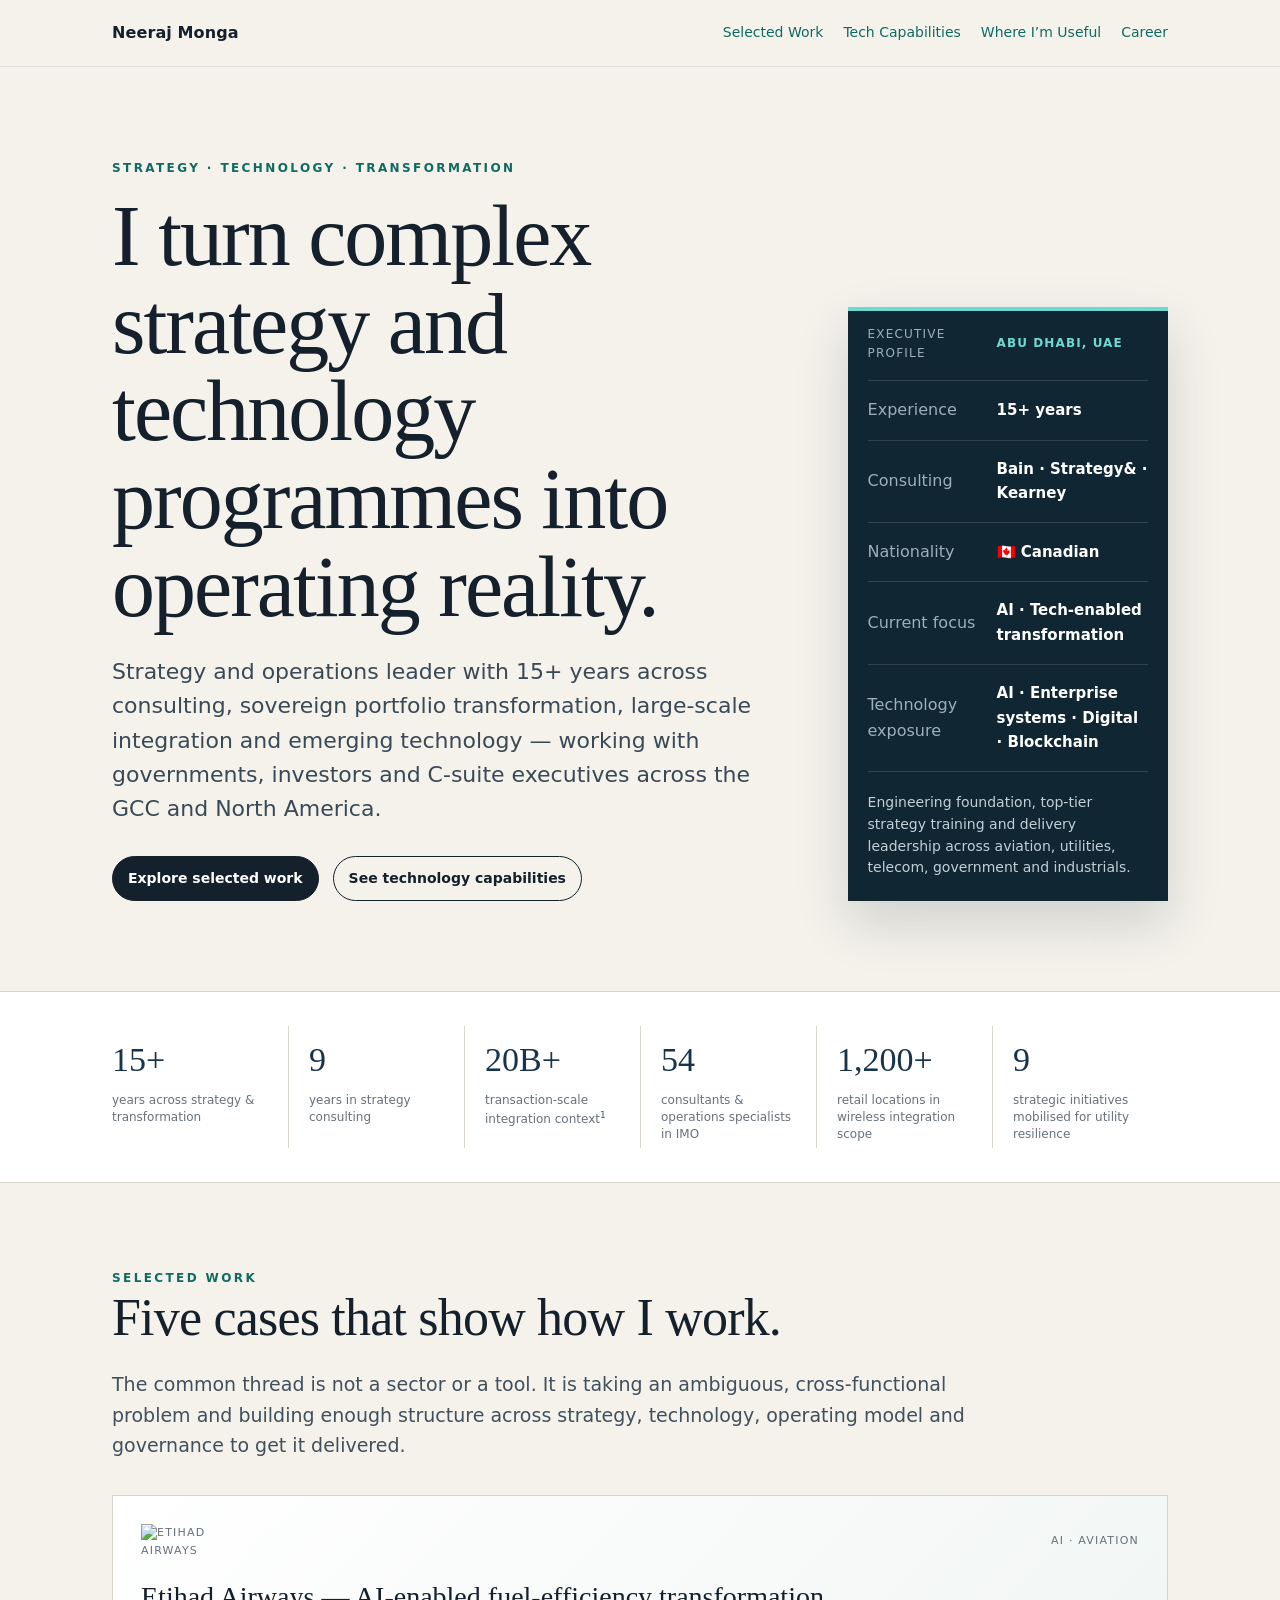
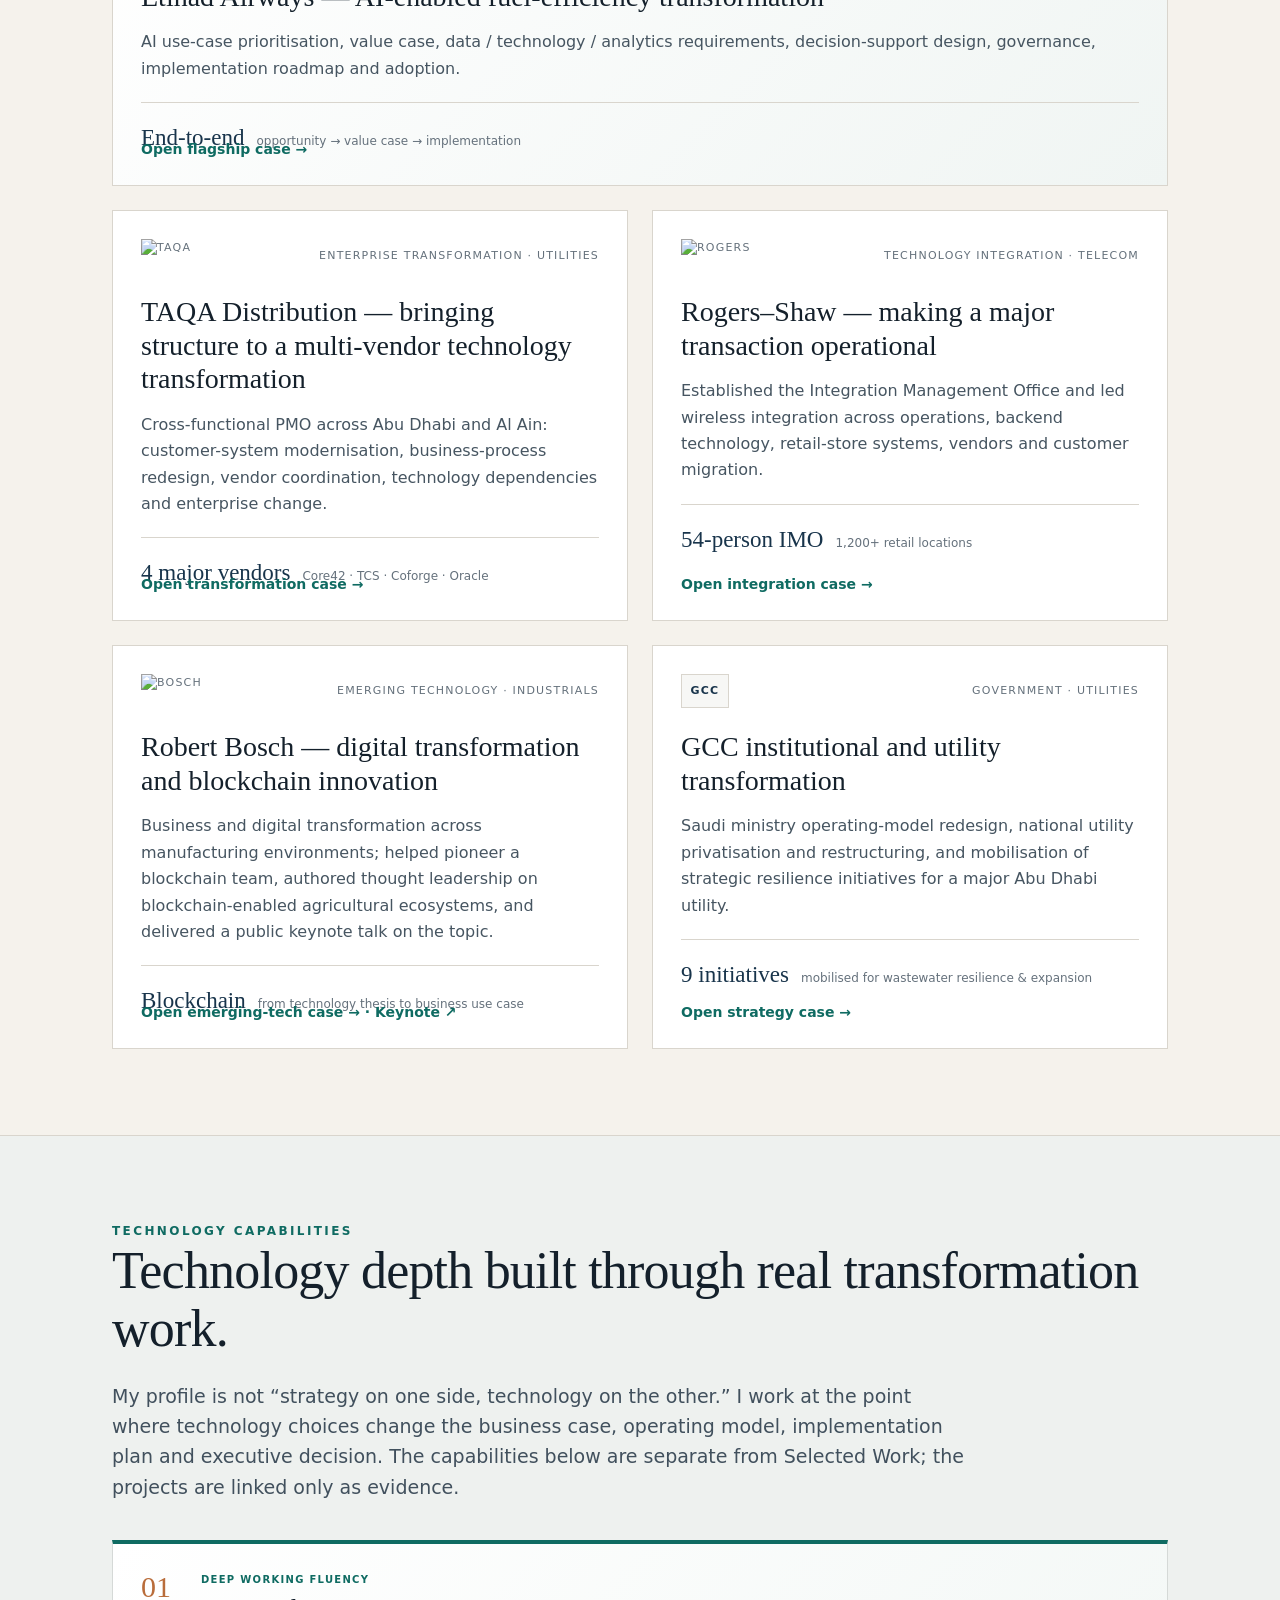
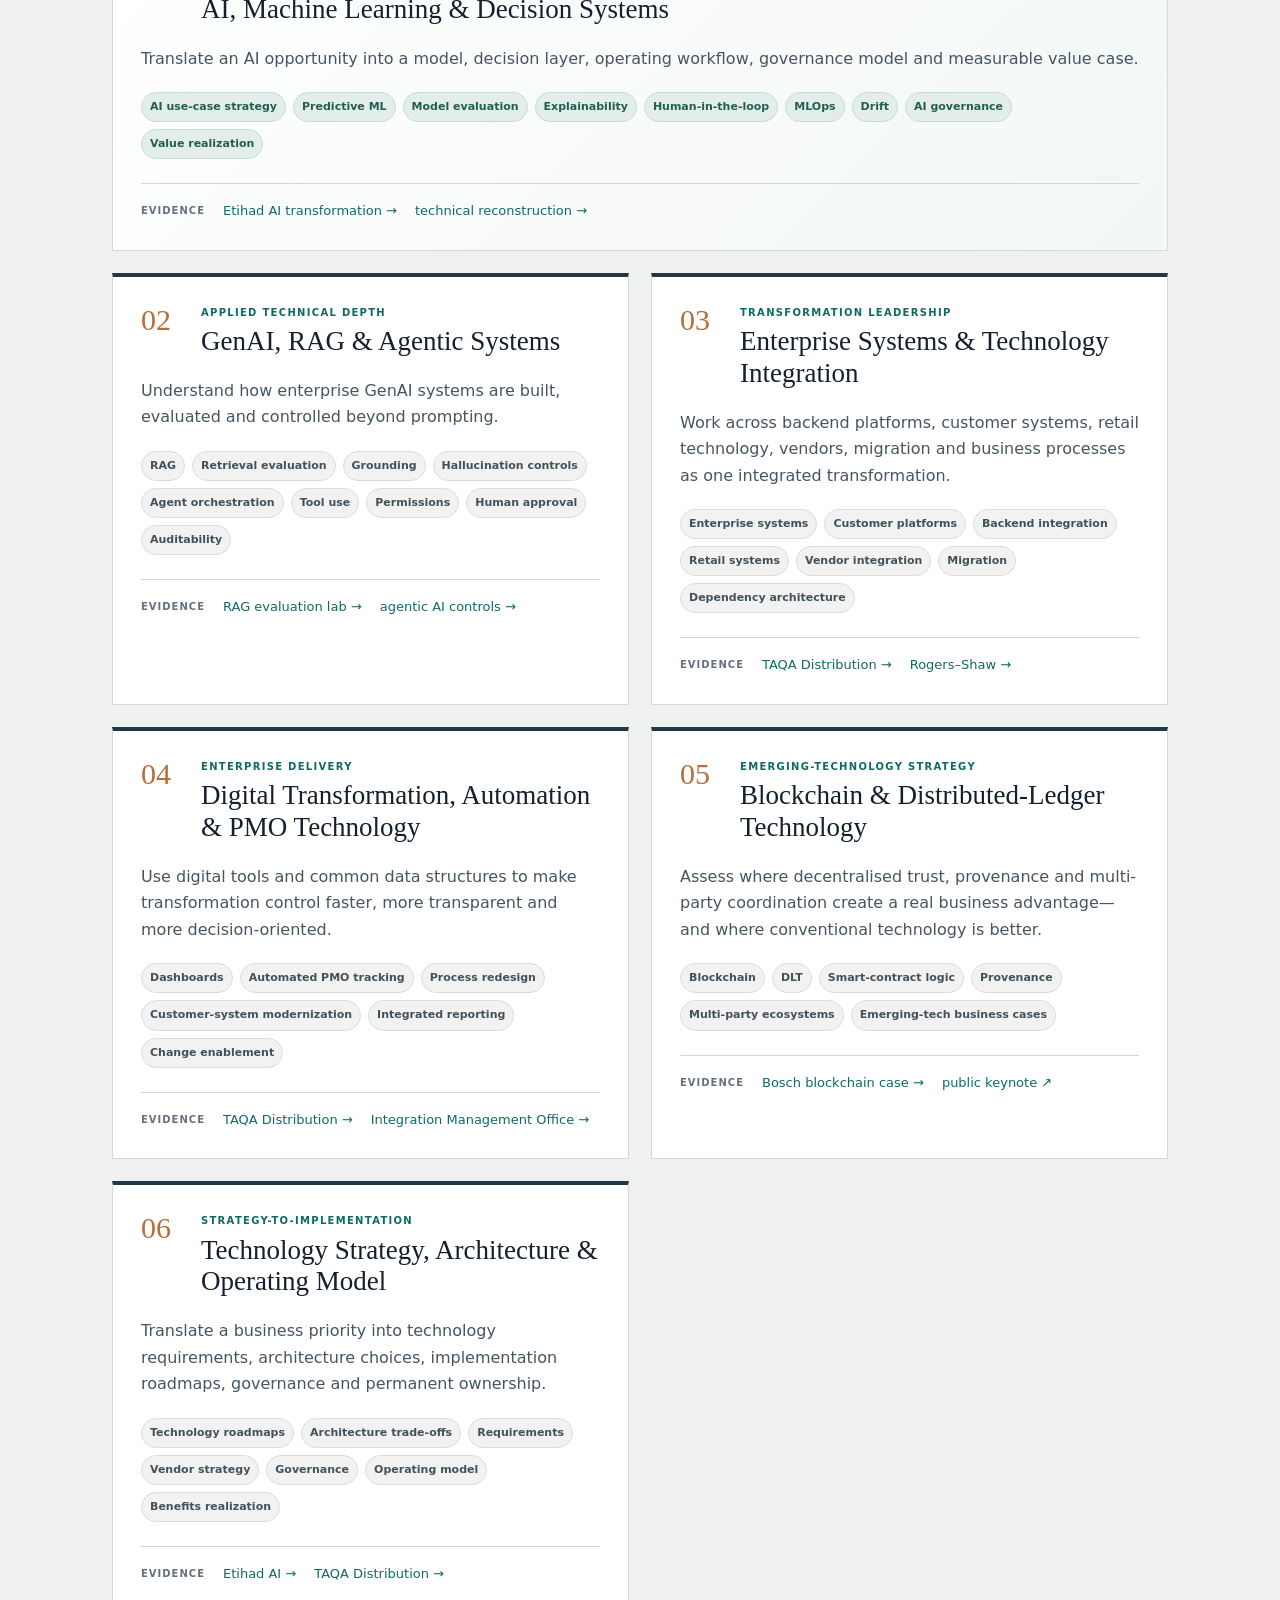
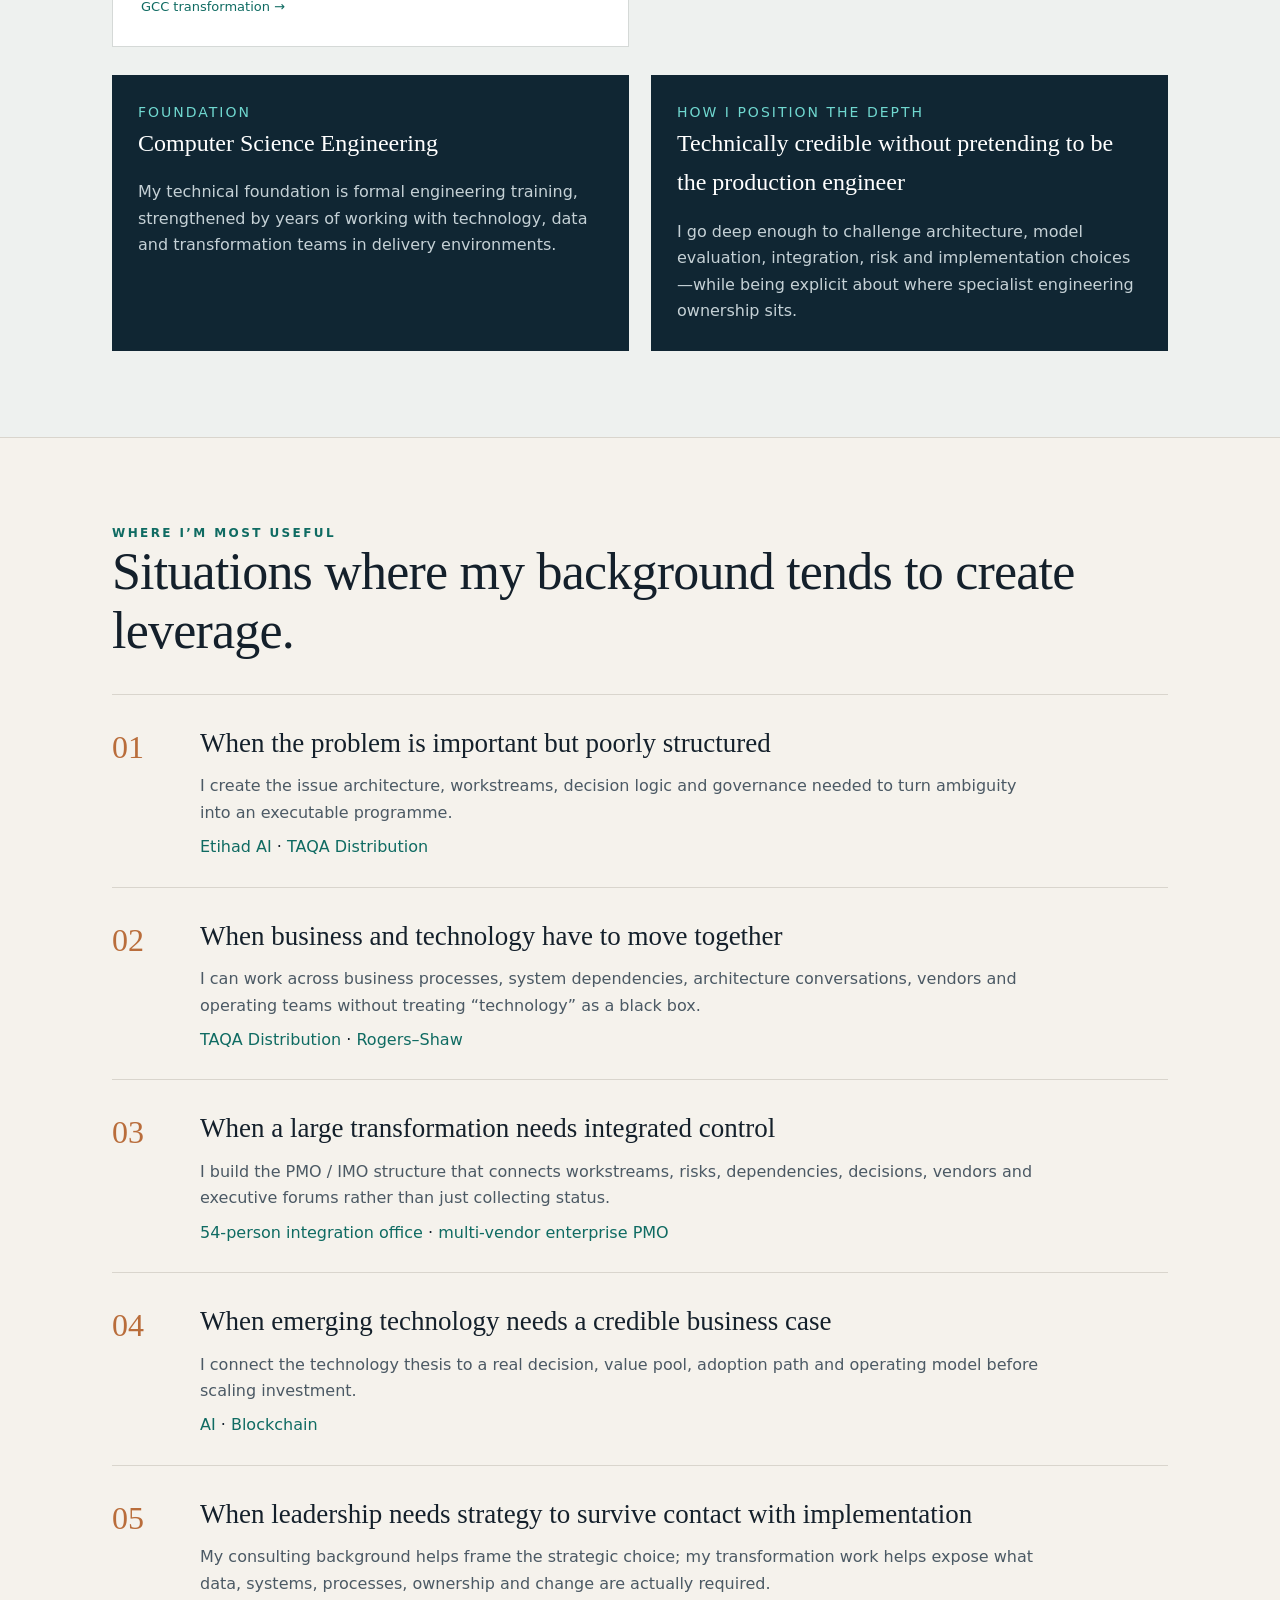
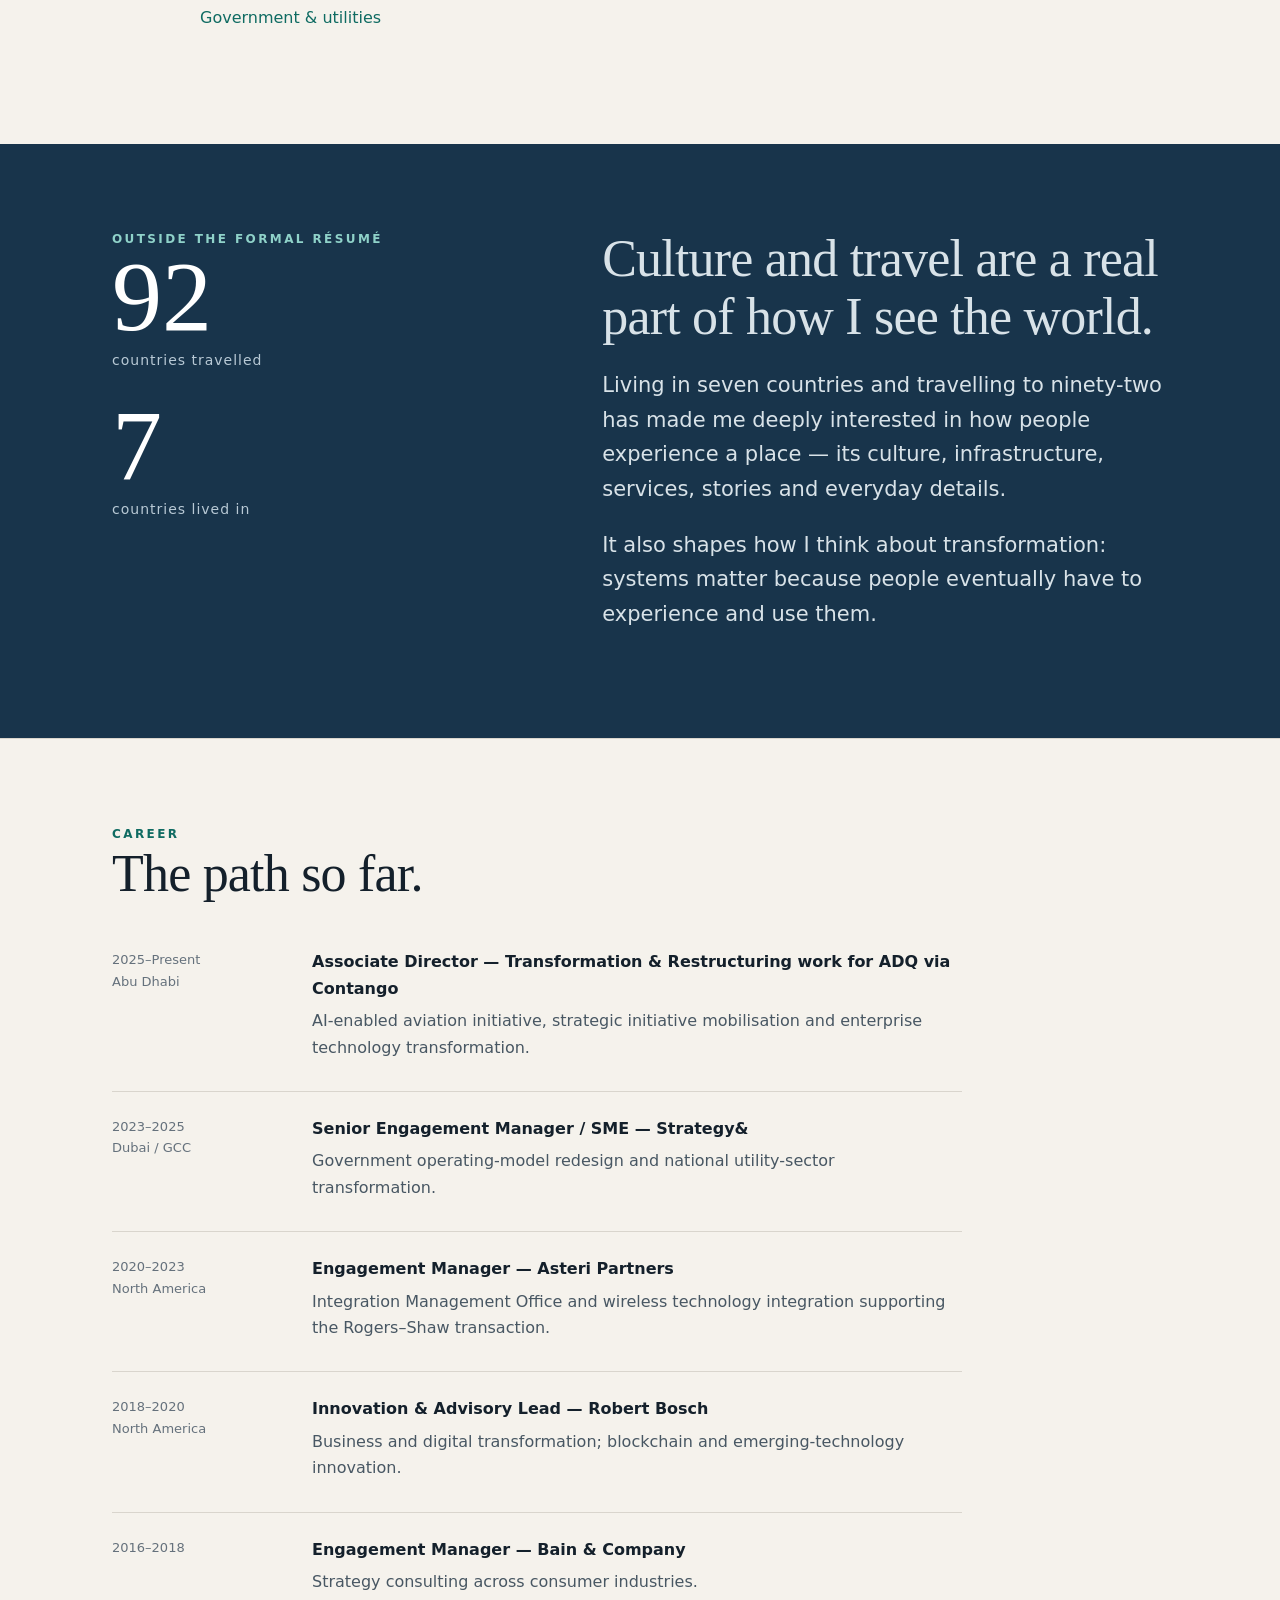
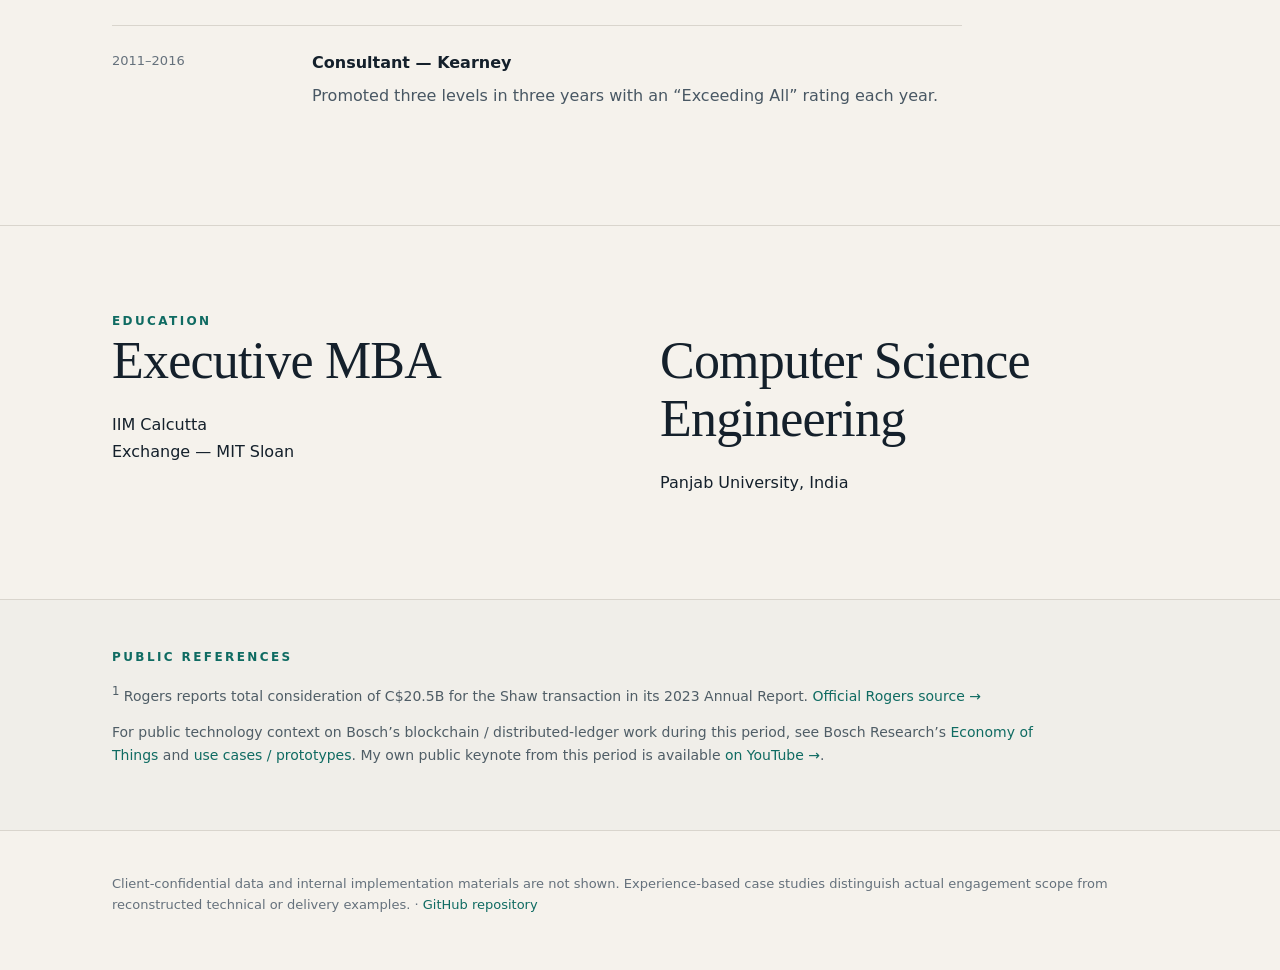
==== docs/index.html @ 8e3ecfac "Move GitHub out of primary navigation" ====
<!doctype html>
<html>
<head>
  <meta charset="utf-8">
  <meta name="viewport" content="width=device-width,initial-scale=1">
  <title>Neeraj Monga | Strategy, Technology & Transformation</title>
  <meta name="description" content="Strategy, technology, AI and transformation work by Neeraj Monga.">
  <link rel="stylesheet" href="styles.css">
</head>
<body>

<nav><div class="wrap">
  <div class="brand">Neeraj Monga</div>
  <div class="navlinks">
    <a href="#work">Selected Work</a>
    <a href="#tech">Tech Capabilities</a>
    <a href="#useful">Where I’m Useful</a>
    <a href="#career">Career</a>
  </div>
</div></nav>

<header class="hero hero-profile">
  <div class="wrap hero-grid">
    <div>
      <div class="eyebrow">Strategy · Technology · Transformation</div>
      <h1>I turn complex strategy and technology programmes into operating reality.</h1>
      <p class="lead">Strategy and operations leader with 15+ years across consulting, sovereign portfolio transformation, large-scale integration and emerging technology — working with governments, investors and C-suite executives across the GCC and North America.</p>
      <div class="cta">
        <a class="button primary" href="#work">Explore selected work</a>
        <a class="button" href="#tech">See technology capabilities</a>
      </div>
    </div>

    <aside class="exec-profile">
      <div class="exec-profile-head"><span>Executive profile</span><strong>Abu Dhabi, UAE</strong></div>
      <div class="exec-row"><span>Experience</span><strong>15+ years</strong></div>
      <div class="exec-row"><span>Consulting</span><strong>Bain · Strategy& · Kearney</strong></div>
      <div class="exec-row"><span>Nationality</span><strong>🇨🇦 Canadian</strong></div>
      <div class="exec-row"><span>Current focus</span><strong>AI · Tech-enabled transformation</strong></div>
      <div class="exec-row"><span>Technology exposure</span><strong>AI · Enterprise systems · Digital · Blockchain</strong></div>
      <p class="exec-summary">Engineering foundation, top-tier strategy training and delivery leadership across aviation, utilities, telecom, government and industrials.</p>
    </aside>
  </div>
</header>

<section class="impact-section">
  <div class="wrap">
    <div class="impact-grid">
      <div class="impact"><strong>15+</strong><span>years across strategy & transformation</span></div>
      <div class="impact"><strong>9</strong><span>years in strategy consulting</span></div>
      <div class="impact"><strong>20B+</strong><span>transaction-scale integration context<sup><a href="#references">1</a></sup></span></div>
      <div class="impact"><strong>54</strong><span>consultants & operations specialists in IMO</span></div>
      <div class="impact"><strong>1,200+</strong><span>retail locations in wireless integration scope</span></div>
      <div class="impact"><strong>9</strong><span>strategic initiatives mobilised for utility resilience</span></div>
    </div>
  </div>
</section>

<section id="work">
  <div class="wrap">
    <div class="eyebrow">Selected work</div>
    <h2>Five cases that show how I work.</h2>
    <p class="standfirst">The common thread is not a sector or a tool. It is taking an ambiguous, cross-functional problem and building enough structure across strategy, technology, operating model and governance to get it delivered.</p>

    <div class="case-grid">
      <a class="case-card flagship" href="cases/aviation-ai.html">
        <div class="case-card-top">
          <img class="case-logo" src="https://logo.clearbit.com/etihad.com" alt="Etihad Airways">
          <span>AI · Aviation</span>
        </div>
        <h3>Etihad Airways — AI-enabled fuel-efficiency transformation</h3>
        <p>AI use-case prioritisation, value case, data / technology / analytics requirements, decision-support design, governance, implementation roadmap and adoption.</p>
        <div class="case-proof"><strong>End-to-end</strong><span>opportunity → value case → implementation</span></div>
        <div class="case-link">Open flagship case →</div>
      </a>

      <a class="case-card" href="cases/taqa-distribution.html">
        <div class="case-card-top">
          <img class="case-logo" src="https://logo.clearbit.com/taqa.com" alt="TAQA">
          <span>Enterprise transformation · Utilities</span>
        </div>
        <h3>TAQA Distribution — bringing structure to a multi-vendor technology transformation</h3>
        <p>Cross-functional PMO across Abu Dhabi and Al Ain: customer-system modernisation, business-process redesign, vendor coordination, technology dependencies and enterprise change.</p>
        <div class="case-proof"><strong>4 major vendors</strong><span>Core42 · TCS · Coforge · Oracle</span></div>
        <div class="case-link">Open transformation case →</div>
      </a>

      <a class="case-card" href="cases/rogers-shaw.html">
        <div class="case-card-top">
          <img class="case-logo" src="https://logo.clearbit.com/rogers.com" alt="Rogers">
          <span>Technology integration · Telecom</span>
        </div>
        <h3>Rogers–Shaw — making a major transaction operational</h3>
        <p>Established the Integration Management Office and led wireless integration across operations, backend technology, retail-store systems, vendors and customer migration.</p>
        <div class="case-proof"><strong>54-person IMO</strong><span>1,200+ retail locations</span></div>
        <div class="case-link">Open integration case →</div>
      </a>

      <a class="case-card" href="cases/bosch-blockchain.html">
        <div class="case-card-top">
          <img class="case-logo" src="https://logo.clearbit.com/bosch.com" alt="Bosch">
          <span>Emerging technology · Industrials</span>
        </div>
        <h3>Robert Bosch — digital transformation and blockchain innovation</h3>
        <p>Business and digital transformation across manufacturing environments; helped pioneer a blockchain team, authored thought leadership on blockchain-enabled agricultural ecosystems, and delivered a public keynote talk on the topic.</p>
        <div class="case-proof"><strong>Blockchain</strong><span>from technology thesis to business use case</span></div>
        <div class="case-link">Open emerging-tech case → · <span onclick="event.preventDefault();event.stopPropagation();window.open('https://www.youtube.com/watch?v=h-V5ISfTPEE','_blank')">Keynote ↗</span></div>
      </a>

      <a class="case-card" href="cases/gcc-transformation.html">
        <div class="case-card-top">
          <div class="case-monogram">GCC</div>
          <span>Government · Utilities</span>
        </div>
        <h3>GCC institutional and utility transformation</h3>
        <p>Saudi ministry operating-model redesign, national utility privatisation and restructuring, and mobilisation of strategic resilience initiatives for a major Abu Dhabi utility.</p>
        <div class="case-proof"><strong>9 initiatives</strong><span>mobilised for wastewater resilience & expansion</span></div>
        <div class="case-link">Open strategy case →</div>
      </a>
    </div>
  </div>
</section>

<section id="tech" class="tech-capabilities-section">
  <div class="wrap">
    <div class="eyebrow">Technology capabilities</div>
    <h2>Technology depth built through real transformation work.</h2>
    <p class="standfirst">My profile is not “strategy on one side, technology on the other.” I work at the point where technology choices change the business case, operating model, implementation plan and executive decision. The capabilities below are separate from Selected Work; the projects are linked only as evidence.</p>

    <div class="capability-grid">
      <article class="capability-card capability-primary">
        <div class="capability-head">
          <span class="capability-num">01</span>
          <div>
            <div class="capability-level">Deep working fluency</div>
            <h3>AI, Machine Learning & Decision Systems</h3>
          </div>
        </div>
        <p class="capability-summary">Translate an AI opportunity into a model, decision layer, operating workflow, governance model and measurable value case.</p>
        <div class="capability-tags">
          <span>AI use-case strategy</span><span>Predictive ML</span><span>Model evaluation</span><span>Explainability</span><span>Human-in-the-loop</span><span>MLOps</span><span>Drift</span><span>AI governance</span><span>Value realization</span>
        </div>
        <div class="capability-proof"><strong>Evidence</strong><a href="cases/aviation-ai.html">Etihad AI transformation →</a><a href="cases/aviation-ai.html#technical">technical reconstruction →</a></div>
      </article>

      <article class="capability-card">
        <div class="capability-head">
          <span class="capability-num">02</span>
          <div>
            <div class="capability-level">Applied technical depth</div>
            <h3>GenAI, RAG & Agentic Systems</h3>
          </div>
        </div>
        <p class="capability-summary">Understand how enterprise GenAI systems are built, evaluated and controlled beyond prompting.</p>
        <div class="capability-tags">
          <span>RAG</span><span>Retrieval evaluation</span><span>Grounding</span><span>Hallucination controls</span><span>Agent orchestration</span><span>Tool use</span><span>Permissions</span><span>Human approval</span><span>Auditability</span>
        </div>
        <div class="capability-proof"><strong>Evidence</strong><a href="cases/rag.html">RAG evaluation lab →</a><a href="cases/agentic.html">agentic AI controls →</a></div>
      </article>

      <article class="capability-card">
        <div class="capability-head">
          <span class="capability-num">03</span>
          <div>
            <div class="capability-level">Transformation leadership</div>
            <h3>Enterprise Systems & Technology Integration</h3>
          </div>
        </div>
        <p class="capability-summary">Work across backend platforms, customer systems, retail technology, vendors, migration and business processes as one integrated transformation.</p>
        <div class="capability-tags">
          <span>Enterprise systems</span><span>Customer platforms</span><span>Backend integration</span><span>Retail systems</span><span>Vendor integration</span><span>Migration</span><span>Dependency architecture</span>
        </div>
        <div class="capability-proof"><strong>Evidence</strong><a href="cases/taqa-distribution.html">TAQA Distribution →</a><a href="cases/rogers-shaw.html">Rogers–Shaw →</a></div>
      </article>

      <article class="capability-card">
        <div class="capability-head">
          <span class="capability-num">04</span>
          <div>
            <div class="capability-level">Enterprise delivery</div>
            <h3>Digital Transformation, Automation & PMO Technology</h3>
          </div>
        </div>
        <p class="capability-summary">Use digital tools and common data structures to make transformation control faster, more transparent and more decision-oriented.</p>
        <div class="capability-tags">
          <span>Dashboards</span><span>Automated PMO tracking</span><span>Process redesign</span><span>Customer-system modernization</span><span>Integrated reporting</span><span>Change enablement</span>
        </div>
        <div class="capability-proof"><strong>Evidence</strong><a href="cases/taqa-distribution.html">TAQA Distribution →</a><a href="cases/rogers-shaw.html">Integration Management Office →</a></div>
      </article>

      <article class="capability-card">
        <div class="capability-head">
          <span class="capability-num">05</span>
          <div>
            <div class="capability-level">Emerging-technology strategy</div>
            <h3>Blockchain & Distributed-Ledger Technology</h3>
          </div>
        </div>
        <p class="capability-summary">Assess where decentralised trust, provenance and multi-party coordination create a real business advantage—and where conventional technology is better.</p>
        <div class="capability-tags">
          <span>Blockchain</span><span>DLT</span><span>Smart-contract logic</span><span>Provenance</span><span>Multi-party ecosystems</span><span>Emerging-tech business cases</span>
        </div>
        <div class="capability-proof"><strong>Evidence</strong><a href="cases/bosch-blockchain.html">Bosch blockchain case →</a><a href="https://www.youtube.com/watch?v=h-V5ISfTPEE">public keynote ↗</a></div>
      </article>

      <article class="capability-card">
        <div class="capability-head">
          <span class="capability-num">06</span>
          <div>
            <div class="capability-level">Strategy-to-implementation</div>
            <h3>Technology Strategy, Architecture & Operating Model</h3>
          </div>
        </div>
        <p class="capability-summary">Translate a business priority into technology requirements, architecture choices, implementation roadmaps, governance and permanent ownership.</p>
        <div class="capability-tags">
          <span>Technology roadmaps</span><span>Architecture trade-offs</span><span>Requirements</span><span>Vendor strategy</span><span>Governance</span><span>Operating model</span><span>Benefits realization</span>
        </div>
        <div class="capability-proof"><strong>Evidence</strong><a href="cases/aviation-ai.html">Etihad AI →</a><a href="cases/taqa-distribution.html">TAQA Distribution →</a><a href="cases/gcc-transformation.html">GCC transformation →</a></div>
      </article>
    </div>

    <div class="tech-foundation">
      <div>
        <div class="kicker">Foundation</div>
        <h3>Computer Science Engineering</h3>
        <p>My technical foundation is formal engineering training, strengthened by years of working with technology, data and transformation teams in delivery environments.</p>
      </div>
      <div>
        <div class="kicker">How I position the depth</div>
        <h3>Technically credible without pretending to be the production engineer</h3>
        <p>I go deep enough to challenge architecture, model evaluation, integration, risk and implementation choices—while being explicit about where specialist engineering ownership sits.</p>
      </div>
    </div>
  </div>
</section>

<section id="useful">
  <div class="wrap">
    <div class="eyebrow">Where I’m most useful</div>
    <h2>Situations where my background tends to create leverage.</h2>

    <div class="useful-grid">
      <div class="useful-item"><span>01</span><div><h3>When the problem is important but poorly structured</h3><p>I create the issue architecture, workstreams, decision logic and governance needed to turn ambiguity into an executable programme.</p><a href="cases/aviation-ai.html">Etihad AI</a> · <a href="cases/taqa-distribution.html">TAQA Distribution</a></div></div>
      <div class="useful-item"><span>02</span><div><h3>When business and technology have to move together</h3><p>I can work across business processes, system dependencies, architecture conversations, vendors and operating teams without treating “technology” as a black box.</p><a href="cases/taqa-distribution.html">TAQA Distribution</a> · <a href="cases/rogers-shaw.html">Rogers–Shaw</a></div></div>
      <div class="useful-item"><span>03</span><div><h3>When a large transformation needs integrated control</h3><p>I build the PMO / IMO structure that connects workstreams, risks, dependencies, decisions, vendors and executive forums rather than just collecting status.</p><a href="cases/rogers-shaw.html">54-person integration office</a> · <a href="cases/taqa-distribution.html">multi-vendor enterprise PMO</a></div></div>
      <div class="useful-item"><span>04</span><div><h3>When emerging technology needs a credible business case</h3><p>I connect the technology thesis to a real decision, value pool, adoption path and operating model before scaling investment.</p><a href="cases/aviation-ai.html">AI</a> · <a href="cases/bosch-blockchain.html">Blockchain</a></div></div>
      <div class="useful-item"><span>05</span><div><h3>When leadership needs strategy to survive contact with implementation</h3><p>My consulting background helps frame the strategic choice; my transformation work helps expose what data, systems, processes, ownership and change are actually required.</p><a href="cases/gcc-transformation.html">Government & utilities</a></div></div>
    </div>
  </div>
</section>

<section class="travel-band">
  <div class="wrap travel-grid">
    <div>
      <div class="eyebrow">Outside the formal résumé</div>
      <div class="travel-big">92<small>countries travelled</small></div>
      <div class="travel-big" style="margin-top:30px">7<small>countries lived in</small></div>
    </div>
    <div class="travel-copy">
      <h2>Culture and travel are a real part of how I see the world.</h2>
      <p>Living in seven countries and travelling to ninety-two has made me deeply interested in how people experience a place — its culture, infrastructure, services, stories and everyday details.</p>
      <p>It also shapes how I think about transformation: systems matter because people eventually have to experience and use them.</p>
    </div>
  </div>
</section>

<section id="career">
  <div class="wrap">
    <div class="eyebrow">Career</div>
    <h2>The path so far.</h2>
    <div class="timeline">
      <div class="job"><div class="date">2025–Present<br>Abu Dhabi</div><div><div class="role">Associate Director — Transformation & Restructuring work for ADQ via Contango</div><p>AI-enabled aviation initiative, strategic initiative mobilisation and enterprise technology transformation.</p></div></div>
      <div class="job"><div class="date">2023–2025<br>Dubai / GCC</div><div><div class="role">Senior Engagement Manager / SME — Strategy&</div><p>Government operating-model redesign and national utility-sector transformation.</p></div></div>
      <div class="job"><div class="date">2020–2023<br>North America</div><div><div class="role">Engagement Manager — Asteri Partners</div><p>Integration Management Office and wireless technology integration supporting the Rogers–Shaw transaction.</p></div></div>
      <div class="job"><div class="date">2018–2020<br>North America</div><div><div class="role">Innovation & Advisory Lead — Robert Bosch</div><p>Business and digital transformation; blockchain and emerging-technology innovation.</p></div></div>
      <div class="job"><div class="date">2016–2018</div><div><div class="role">Engagement Manager — Bain & Company</div><p>Strategy consulting across consumer industries.</p></div></div>
      <div class="job"><div class="date">2011–2016</div><div><div class="role">Consultant — Kearney</div><p>Promoted three levels in three years with an “Exceeding All” rating each year.</p></div></div>
    </div>
  </div>
</section>

<section id="education">
  <div class="wrap">
    <div class="eyebrow">Education</div>
    <div class="education">
      <div><h2>Executive MBA</h2><p>IIM Calcutta<br>Exchange — MIT Sloan</p></div>
      <div><h2>Computer Science Engineering</h2><p>Panjab University, India</p></div>
    </div>
  </div>
</section>

<section id="references" class="references-section">
  <div class="wrap">
    <div class="eyebrow">Public references</div>
    <p class="reference-line"><sup>1</sup> Rogers reports total consideration of C$20.5B for the Shaw transaction in its 2023 Annual Report. <a href="https://about.rogers.com/wp-content/uploads/Rogers-2023-Annual-Report.pdf">Official Rogers source →</a></p>
    <p class="reference-line">For public technology context on Bosch’s blockchain / distributed-ledger work during this period, see Bosch Research’s <a href="https://www.bosch.com/research/research-fields/digitalization-and-connectivity/economy-of-things/">Economy of Things</a> and <a href="https://www.bosch.com/research/research-fields/digitalization-and-connectivity/economy-of-things/use-cases-prototypes/">use cases / prototypes</a>. My own public keynote from this period is available <a href="https://www.youtube.com/watch?v=h-V5ISfTPEE">on YouTube →</a>.</p>
  </div>
</section>

<footer><div class="wrap">
Client-confidential data and internal implementation materials are not shown. Experience-based case studies distinguish actual engagement scope from reconstructed technical or delivery examples.
<span class="footer-sep"> · </span><a href="https://github.com/monganeeraj1/ai-strategy-transformation">GitHub repository</a>
</div></footer>

</body>
</html>
---- docs/styles.css ----
:root{
  --bg:#f5f2ec;
  --paper:#fbfaf7;
  --ink:#14202b;
  --muted:#65717c;
  --line:#d9d5cd;
  --accent:#0f6b62;
  --accent-soft:#dcebe7;
  --navy:#18344b;
  --warm:#b96d3b;
}
*{box-sizing:border-box}
html{scroll-behavior:smooth}
body{
  margin:0;
  font-family:Inter,ui-sans-serif,system-ui,-apple-system,BlinkMacSystemFont,"Segoe UI",sans-serif;
  background:var(--bg);
  color:var(--ink);
  line-height:1.65;
}
a{color:var(--accent);text-decoration:none}
a:hover{text-decoration:underline}
.wrap{max-width:1120px;margin:0 auto;padding:0 32px}
nav{
  position:sticky;top:0;z-index:10;
  background:rgba(245,242,236,.92);
  backdrop-filter:blur(12px);
  border-bottom:1px solid rgba(20,32,43,.08)
}
nav .wrap{display:flex;justify-content:space-between;align-items:center;min-height:66px}
.brand{font-weight:800;letter-spacing:.1px}
.navlinks{display:flex;gap:20px;font-size:14px}
.hero{padding:110px 0 90px}
.hero-grid{display:grid;grid-template-columns:1.35fr .65fr;gap:70px;align-items:end}
.eyebrow{
  text-transform:uppercase;
  letter-spacing:2.4px;
  font-size:12px;
  font-weight:800;
  color:var(--accent)
}
h1{
  font-family:Georgia,"Times New Roman",serif;
  font-weight:500;
  font-size:clamp(52px,7vw,86px);
  line-height:1.02;
  letter-spacing:-2px;
  margin:14px 0 24px
}
h2{
  font-family:Georgia,"Times New Roman",serif;
  font-weight:500;
  font-size:clamp(34px,4.5vw,52px);
  line-height:1.12;
  letter-spacing:-.8px;
  margin:0 0 22px
}
h3{font-size:20px;margin:0 0 8px}
.lead{font-size:22px;line-height:1.55;color:#394956;max-width:780px}
.hero-note{border-left:1px solid var(--line);padding-left:28px;color:var(--muted);font-size:15px}
.hero-note strong{display:block;color:var(--ink);font-size:18px;margin-bottom:6px}
.cta{display:flex;gap:14px;flex-wrap:wrap;margin-top:30px}
.button{
  display:inline-block;padding:10px 15px;border-radius:999px;border:1px solid var(--ink);
  color:var(--ink);font-weight:700;font-size:14px
}
.button.primary{background:var(--ink);color:white}
section{padding:86px 0;border-top:1px solid var(--line)}
.intro-row{display:grid;grid-template-columns:.72fr 1.28fr;gap:72px}
.kicker{font-size:14px;text-transform:uppercase;letter-spacing:2px;color:var(--muted)}
.story{font-size:22px;line-height:1.65;color:#293a47}
.story p:first-child{margin-top:0}
.numbers{
  display:flex;gap:38px;flex-wrap:wrap;margin-top:34px;padding-top:28px;border-top:1px solid var(--line)
}
.number strong{display:block;font-family:Georgia,"Times New Roman",serif;font-size:38px;font-weight:500;color:var(--navy)}
.number span{font-size:13px;color:var(--muted)}
.travel-band{
  background:var(--navy);color:white;border-top:0
}
.travel-band .eyebrow{color:#8fd2c9}
.travel-grid{display:grid;grid-template-columns:.85fr 1.15fr;gap:72px;align-items:start}
.travel-big{
  font-family:Georgia,"Times New Roman",serif;
  font-size:clamp(54px,8vw,100px);
  line-height:.95;
  color:white
}
.travel-big small{
  display:block;font-family:Inter,ui-sans-serif,system-ui;font-size:14px;
  color:#b8c9d5;letter-spacing:1px;margin-top:10px
}
.travel-copy{font-size:21px;color:#d8e2e8}
.work-list{margin-top:34px}
.work-item{
  display:grid;grid-template-columns:220px 1fr;
  gap:34px;padding:30px 0;border-top:1px solid var(--line)
}
.work-item:first-child{border-top:0;padding-top:0}
.work-label{font-size:13px;color:var(--muted);text-transform:uppercase;letter-spacing:1.4px}
.work-copy h3{font-family:Georgia,"Times New Roman",serif;font-size:28px;font-weight:500}
.work-copy p{margin:8px 0;color:#42515e}
.portfolio-feature{
  background:var(--paper);border:1px solid var(--line);border-radius:20px;padding:34px;
  display:grid;grid-template-columns:1fr 1fr;gap:34px;align-items:center
}
.portfolio-feature img{width:100%;display:block;border-radius:12px}
.tags{margin:16px 0}
.tag{display:inline-block;padding:5px 9px;border-radius:999px;background:var(--accent-soft);color:#185c55;margin:3px 4px 3px 0;font-size:12px}
.labs{display:grid;grid-template-columns:repeat(3,1fr);gap:22px;margin-top:28px}
.lab{padding-top:22px;border-top:2px solid var(--ink)}
.lab p{color:#4e5c67}
.thinking{display:grid;grid-template-columns:repeat(3,1fr);gap:30px}
.think{padding-top:20px;border-top:1px solid var(--line)}
.think span{font-family:Georgia,"Times New Roman",serif;font-size:34px;color:var(--warm)}
.timeline{max-width:850px}
.job{display:grid;grid-template-columns:170px 1fr;gap:30px;padding:24px 0;border-top:1px solid var(--line)}
.job:first-child{border-top:0}
.date{font-size:13px;color:var(--muted)}
.role{font-weight:800}
.job p{margin:6px 0;color:#485763}
.education{display:grid;grid-template-columns:1fr 1fr;gap:40px}
.quote{
  margin-top:52px;font-family:Georgia,"Times New Roman",serif;font-size:30px;line-height:1.45;
  max-width:900px;color:var(--navy)
}
footer{padding:42px 0 55px;border-top:1px solid var(--line);color:var(--muted);font-size:13px}
.note{font-size:13px;color:var(--muted)}
@media(max-width:850px){
  .hero-grid,.intro-row,.travel-grid,.portfolio-feature,.education{grid-template-columns:1fr}
  .labs,.thinking{grid-template-columns:1fr}
  .work-item,.job{grid-template-columns:1fr;gap:8px}
  .navlinks{display:none}
  .hero{padding:70px 0 60px}
  section{padding:62px 0}
  .hero-note{border-left:0;padding-left:0;border-top:1px solid var(--line);padding-top:20px}
}

/* Shared case-study components */
.grid{display:grid;grid-template-columns:repeat(2,1fr);gap:22px}
.two{display:grid;grid-template-columns:1fr 1fr;gap:22px}
.card{background:var(--paper);border:1px solid var(--line);border-radius:16px;padding:26px}
.card p{color:#465561}
.visual{background:var(--paper);border:1px solid var(--line);border-radius:16px;overflow:hidden}
.visual img{display:block;width:100%}
@media(max-width:850px){.grid,.two{grid-template-columns:1fr}}

/* Deep-dive case study */
.steps{margin-top:34px;display:grid;grid-template-columns:1fr 1fr;gap:0 42px}
.step{display:grid;grid-template-columns:54px 1fr;gap:16px;padding:24px 0;border-top:1px solid var(--line)}
.step-n{font-family:Georgia,"Times New Roman",serif;font-size:29px;color:var(--warm);line-height:1}
.step h3{margin-top:-2px}.step p{margin:6px 0;color:#4b5964}
.slide-gallery{display:grid;grid-template-columns:1fr;gap:38px;margin-top:38px}
.slide-card{padding-bottom:34px;border-bottom:1px solid var(--line)}
.slide-title{font-family:Georgia,"Times New Roman",serif;font-size:27px;margin-bottom:15px;color:var(--navy)}
.slide-card p{max-width:900px;color:#4b5964}
@media(max-width:850px){.steps{grid-template-columns:1fr}}

/* Executive consulting-slide treatment */
.consulting-slide{position:relative;background:#fff;border:1px solid #cfd4d8;border-radius:2px;overflow:hidden;box-shadow:0 10px 28px rgba(25,35,45,.08)}
.consulting-slide .slide-art{display:block;width:100%}
.slide-caption{max-width:920px;margin-top:14px;color:#495761;font-size:15px}
.slide-caption strong{color:#18232d}
.slide-points{margin:8px 0 0 18px;padding:0}
.slide-points li{margin:4px 0}
.slide-card{padding-bottom:42px}
.slide-title{font-family:Inter,ui-sans-serif,system-ui,-apple-system,BlinkMacSystemFont,"Segoe UI",sans-serif;font-size:13px;font-weight:800;letter-spacing:1.4px;text-transform:uppercase;color:#6a737b;margin-bottom:12px}
@media(max-width:850px){.slide-caption{font-size:14px}}

/* Inside-the-engagement work sample */
.inside-hero{padding-bottom:74px}
.artifact-trail{margin-top:46px}
.artifact-item{display:grid;grid-template-columns:58px 1fr;gap:0 24px;padding:44px 0;border-top:1px solid var(--line)}
.artifact-item:first-child{border-top:0;padding-top:10px}
.artifact-index{font-family:Georgia,"Times New Roman",serif;font-size:32px;color:var(--warm);line-height:1.1}
.artifact-copy{max-width:820px}
.artifact-copy h3{font-family:Georgia,"Times New Roman",serif;font-size:30px;font-weight:500;line-height:1.2;margin:8px 0 12px}
.artifact-copy p{font-size:17px;color:#465561}
.artifact-answer{margin:18px 0 24px;padding-left:18px;border-left:3px solid #b2915f;color:#4c5963}
.artifact-visual{grid-column:2;margin-top:8px}
.decision-grid{display:grid;grid-template-columns:repeat(2,1fr);gap:22px;margin-top:34px}
.decision-card{background:var(--paper);border-top:2px solid var(--ink);padding:22px 4px 8px}
.decision-card span{font-family:Georgia,"Times New Roman",serif;font-size:28px;color:var(--warm)}
.decision-card h3{font-family:Georgia,"Times New Roman",serif;font-size:24px;font-weight:500;margin:6px 0}
.decision-card p{color:#4b5964}
.case-reflection{max-width:900px;margin:28px 0 0;padding:24px 28px;border-left:3px solid #b2915f;background:rgba(255,255,255,.45);font-family:Georgia,"Times New Roman",serif;font-size:24px;line-height:1.5;color:var(--navy)}
.boundary-section{background:#eef1ef}
.boundary-grid{display:grid;grid-template-columns:1fr 1fr;gap:24px;margin-top:28px}
.boundary-card{padding:30px;border:1px solid #cfd4d3;background:#fff}
.boundary-card.real{border-top:4px solid #61745a}
.boundary-card.reconstructed{border-top:4px solid #b2915f}
.boundary-card h3{font-family:Georgia,"Times New Roman",serif;font-size:26px;font-weight:500;margin:8px 0 12px}
.boundary-card p{color:#465561}
@media(max-width:850px){
  .artifact-item{grid-template-columns:44px 1fr;gap:0 14px}
  .artifact-visual{grid-column:1 / -1;margin-top:18px}
  .decision-grid,.boundary-grid{grid-template-columns:1fr}
}
.glance{margin-top:30px;border-top:1px solid var(--line)}
.glance-row{display:grid;grid-template-columns:210px 1fr;gap:0 28px;padding:20px 0;border-bottom:1px solid var(--line)}
.glance-label{font-weight:700;color:var(--navy);letter-spacing:.01em;padding-top:2px}
.glance-row>div:last-child{color:#465561;font-size:17px;line-height:1.55}
.glance-row ul{margin:6px 0 0 18px;padding:0}
.glance-row li{margin:4px 0}
@media(max-width:850px){.glance-row{grid-template-columns:1fr;gap:6px}}

/* --- reference tables: use cases, readiness gates, KPIs, NFRs, guardrails --- */
.tbl{width:100%;border-collapse:collapse;margin-top:26px;font-size:16px}
.tbl caption{text-align:left;font-size:14px;color:var(--muted);padding-bottom:12px;line-height:1.5}
.tbl th{text-align:left;font-size:12px;letter-spacing:.09em;text-transform:uppercase;color:var(--navy);
  font-weight:700;padding:0 18px 10px 0;border-bottom:1px solid var(--ink);vertical-align:bottom}
.tbl td{padding:16px 18px 16px 0;border-bottom:1px solid var(--line);vertical-align:top;color:#465561;line-height:1.55}
.tbl td:first-child{color:var(--navy);font-weight:600;padding-right:26px}
.tbl .num{white-space:nowrap;font-variant-numeric:tabular-nums}
@media(max-width:850px){
  .tbl,.tbl tbody,.tbl tr,.tbl td{display:block;width:100%}
  .tbl thead{display:none}
  .tbl tr{padding:18px 0;border-bottom:1px solid var(--line)}
  .tbl td{border:0;padding:4px 0}
  .tbl td:first-child{font-size:17px;padding-bottom:8px}
  .tbl td[data-label]::before{content:attr(data-label);display:block;font-size:11px;letter-spacing:.09em;
    text-transform:uppercase;color:var(--muted);font-weight:700;margin-bottom:3px}
}

/* --- a worked example set off from the narrative --- */
.worked{margin:32px 0;padding:28px 32px;background:#fff;border:1px solid var(--line);border-left:3px solid var(--warm);border-radius:4px}
.worked h3{font-family:Georgia,"Times New Roman",serif;font-size:24px;font-weight:500;margin:0 0 14px}
.worked p{color:#465561;margin:12px 0}
.worked .figure{font-family:Georgia,serif;font-size:22px;color:var(--navy)}

/* --- a short standfirst under a section heading --- */
.standfirst{font-size:19px;line-height:1.6;color:#41505d;max-width:860px;margin-top:6px}

/* --- two-column list of short points --- */
.points{display:grid;grid-template-columns:1fr 1fr;gap:20px 40px;margin-top:26px}
.points>div{border-top:2px solid var(--ink);padding-top:14px}
.points h4{font-size:15px;margin:0 0 6px;color:var(--navy)}
.points p{color:#4b5964;font-size:16px;margin:0;line-height:1.55}
@media(max-width:850px){.points{grid-template-columns:1fr}}

/* --- page-level contents rail --- */
.toc{margin-top:30px;padding:22px 0 0;border-top:1px solid var(--line);display:flex;flex-wrap:wrap;gap:8px 26px}
.toc a{font-size:15px;color:var(--navy);border-bottom:1px solid transparent}
.toc a:hover{border-bottom-color:var(--warm)}

/* --- 2026 portfolio restructure --- */
.hero-profile{padding-top:92px}
.exec-profile{background:#102633;color:white;border-top:4px solid #70d8d0;padding:0 20px 22px;box-shadow:0 22px 50px rgba(15,35,48,.16)}
.exec-profile-head,.exec-row{display:grid;grid-template-columns:115px 1fr;gap:14px;padding:16px 0;border-bottom:1px solid rgba(255,255,255,.13);align-items:center}
.exec-profile-head{padding-top:14px;text-transform:uppercase;letter-spacing:1.2px;font-size:12px}
.exec-profile-head span,.exec-row span{color:#9db0ba}
.exec-profile-head strong{color:#70d8d0;font-size:12px;letter-spacing:1.1px}
.exec-row strong{font-size:15px}
.exec-summary{font-size:14px;line-height:1.55;color:#c2d0d6;margin:20px 0 0}
.profile-logos{display:flex;align-items:center;gap:10px;flex-wrap:wrap}
.profile-logos img{height:28px;max-width:92px;background:#fff;border-radius:3px;padding:4px 7px;object-fit:contain}

.impact-section{padding:34px 0;background:#fff;border-top:1px solid var(--line)}
.impact-grid{display:grid;grid-template-columns:repeat(6,1fr);gap:0}
.impact{padding:6px 20px;border-left:1px solid var(--line)}
.impact:first-child{border-left:0;padding-left:0}
.impact strong{display:block;font-family:Georgia,serif;font-size:34px;font-weight:500;color:var(--navy)}
.impact span{display:block;font-size:12px;line-height:1.4;color:var(--muted);margin-top:4px}
.impact sup{font-size:9px}

.case-grid{display:grid;grid-template-columns:repeat(2,1fr);gap:24px;margin-top:34px}
.case-grid.compact{grid-template-columns:repeat(3,1fr)}
.case-card{display:block;background:#fff;border:1px solid var(--line);padding:28px;color:var(--ink);position:relative;min-height:330px;transition:transform .2s ease,box-shadow .2s ease}
.case-card:hover{transform:translateY(-3px);box-shadow:0 18px 35px rgba(25,35,45,.09);text-decoration:none}
.case-card.flagship{grid-column:1 / -1;min-height:280px;background:linear-gradient(135deg,#fff,#f0f5f3)}
.case-card.static:hover{transform:none;box-shadow:none}
.case-card-top{display:flex;justify-content:space-between;align-items:center;gap:16px;font-size:11px;text-transform:uppercase;letter-spacing:1.2px;color:var(--muted)}
.case-logo{height:34px;max-width:120px;object-fit:contain}
.case-monogram{display:grid;place-items:center;width:48px;height:34px;border:1px solid var(--line);font-weight:800;color:var(--navy);background:#f7f7f5}
.case-monogram.large{width:72px;height:52px;font-size:18px}
.case-card h3{font-family:Georgia,serif;font-size:28px;font-weight:500;line-height:1.2;margin:22px 0 12px}
.case-card p{color:#465561}
.case-proof{display:flex;gap:12px;align-items:baseline;margin-top:20px;padding-top:16px;border-top:1px solid var(--line)}
.case-proof strong{font-family:Georgia,serif;font-size:23px;color:var(--navy);font-weight:500}
.case-proof span{font-size:12px;color:var(--muted)}
.case-link{position:absolute;left:28px;bottom:24px;color:var(--accent);font-weight:700;font-size:14px}

.tech-evidence-section{background:#eef1ef}
.proof-grid{display:grid;grid-template-columns:repeat(2,1fr);gap:22px;margin-top:34px}
.proof-card{background:#fff;border-top:3px solid var(--ink);padding:24px}
.proof-kicker{font-size:11px;text-transform:uppercase;letter-spacing:1.3px;color:var(--muted);margin-bottom:8px}
.proof-card h3{font-family:Georgia,serif;font-size:25px;font-weight:500;line-height:1.25}
.proof-card p{color:#4c5963}
.technical-builds{margin-top:28px;padding-top:22px;border-top:1px solid #cfd5d2;display:flex;gap:18px;flex-wrap:wrap;font-size:14px}
.technical-builds strong{color:var(--navy)}

.useful-grid{margin-top:34px}
.useful-item{display:grid;grid-template-columns:70px 1fr;gap:18px;padding:26px 0;border-top:1px solid var(--line)}
.useful-item span{font-family:Georgia,serif;font-size:32px;color:var(--warm)}
.useful-item h3{font-family:Georgia,serif;font-size:27px;font-weight:500;margin:0 0 8px}
.useful-item p{color:#4b5964;max-width:850px;margin:0 0 8px}

.case-hero .hero-grid{align-items:center}
.case-facts{background:#fff;border:1px solid var(--line);padding:22px}
.case-facts>img{height:42px;max-width:140px;object-fit:contain;margin-bottom:14px}
.case-facts>div{display:flex;justify-content:space-between;gap:20px;padding:12px 0;border-top:1px solid var(--line)}
.case-facts span{font-size:12px;color:var(--muted)}
.case-facts strong{font-size:13px;text-align:right}

.situation-grid{display:grid;grid-template-columns:repeat(2,1fr);gap:22px;margin-top:30px}
.situation-grid>div{background:#fff;border:1px solid var(--line);padding:24px}
.situation-grid h3{font-family:Georgia,serif;font-size:24px;font-weight:500}
.situation-grid p{color:#4b5964}

.chaos-grid{display:grid;grid-template-columns:1fr 70px 1fr;gap:18px;align-items:center;margin-top:32px}
.chaos-before,.chaos-after{padding:28px;background:#fff;border:1px solid var(--line);min-height:220px}
.chaos-after{border-top:4px solid var(--accent)}
.chaos-arrow{text-align:center;font-size:40px;color:var(--warm)}
.control-stack{display:grid;grid-template-columns:repeat(4,1fr);gap:18px;margin-top:30px}
.control-stack>div{padding-top:16px;border-top:2px solid var(--ink)}
.control-stack span{font-family:Georgia,serif;font-size:28px;color:var(--warm)}
.control-stack h3{font-size:18px;margin-top:8px}
.control-stack p{font-size:14px;color:#4b5964}

.tech-layers{display:grid;grid-template-columns:repeat(4,1fr);gap:18px;margin-top:30px}
.tech-layers>div{background:#fff;border:1px solid var(--line);padding:22px}
.tech-layers h3{font-size:18px}
.tech-layers p{font-size:14px;color:#4b5964}
.vendor-block{margin-top:30px;padding:28px;background:#102633;color:white}
.vendor-block p{color:#c5d1d6}
.vendor-logos{display:flex;align-items:center;gap:18px;flex-wrap:wrap;margin:18px 0}
.vendor-logos img{height:42px;max-width:130px;background:#fff;padding:6px 9px;border-radius:3px;object-fit:contain}

.integration-map{display:grid;grid-template-columns:1fr 42px 1fr 42px 1fr 42px 1fr;gap:10px;align-items:stretch;margin-top:34px}
.integration-node{background:#fff;border:1px solid var(--line);padding:22px}
.integration-node span{font-family:Georgia,serif;font-size:27px;color:var(--warm)}
.integration-node h3{font-family:Georgia,serif;font-size:22px;font-weight:500;margin-top:8px}
.integration-node p{font-size:14px;color:#4b5964}
.integration-arrow{display:grid;place-items:center;font-size:30px;color:#9ca5aa}

.references-section{padding:48px 0;background:#f0eee9}
.reference-line{max-width:950px;color:#4f5d66;font-size:14px}

@media(max-width:950px){
  .impact-grid{grid-template-columns:repeat(3,1fr);gap:20px 0}
  .impact:nth-child(4){border-left:0;padding-left:0}
  .control-stack,.tech-layers{grid-template-columns:repeat(2,1fr)}
  .case-grid.compact{grid-template-columns:1fr}
  .integration-map{grid-template-columns:1fr}
  .integration-arrow{transform:rotate(90deg);min-height:28px}
}
@media(max-width:700px){
  .impact-grid,.case-grid,.proof-grid,.situation-grid{grid-template-columns:1fr}
  .impact{border-left:0;border-top:1px solid var(--line);padding:14px 0}
  .impact:first-child{border-top:0}
  .case-card.flagship{grid-column:auto}
  .exec-profile-head,.exec-row{grid-template-columns:100px 1fr}
  .chaos-grid{grid-template-columns:1fr}
  .chaos-arrow{transform:rotate(90deg)}
  .control-stack,.tech-layers{grid-template-columns:1fr}
  .useful-item{grid-template-columns:48px 1fr}
}

/* Technology capability profile — distinct from Selected Work */
.tech-capabilities-section{background:#eef1ef}
.capability-grid{display:grid;grid-template-columns:repeat(2,1fr);gap:22px;margin-top:38px}
.capability-card{background:#fff;border:1px solid #d5d9d7;border-top:4px solid #233844;padding:28px;min-height:390px}
.capability-card.capability-primary{grid-column:1 / -1;border-top-color:#0f6b62;background:linear-gradient(135deg,#ffffff 0%,#f2f7f5 100%);min-height:auto}
.capability-head{display:grid;grid-template-columns:46px 1fr;gap:14px;align-items:start}
.capability-num{font-family:Georgia,"Times New Roman",serif;font-size:30px;color:var(--warm);line-height:1}
.capability-level{text-transform:uppercase;letter-spacing:1.3px;font-size:10px;font-weight:800;color:var(--accent);margin-bottom:5px}
.capability-card h3{font-family:Georgia,"Times New Roman",serif;font-size:27px;font-weight:500;line-height:1.18;margin:0}
.capability-summary{font-size:16px;color:#465561;margin:20px 0}
.capability-tags{display:flex;flex-wrap:wrap;gap:7px;margin:18px 0 24px}
.capability-tags span{font-size:11px;font-weight:700;color:#43515b;background:#f1f2f1;border:1px solid #dadddb;padding:5px 8px;border-radius:999px}
.capability-primary .capability-tags span{background:#e3eeea;border-color:#c5ddd4;color:#245d53}
.capability-proof{border-top:1px solid var(--line);padding-top:16px;display:flex;gap:12px 18px;flex-wrap:wrap;font-size:13px}
.capability-proof strong{text-transform:uppercase;letter-spacing:1px;color:var(--muted);font-size:10px;padding-top:3px}
.tech-foundation{display:grid;grid-template-columns:1fr 1fr;gap:22px;margin-top:28px}
.tech-foundation>div{background:#102633;color:white;padding:26px}
.tech-foundation .kicker{color:#70d8d0}
.tech-foundation h3{font-family:Georgia,serif;font-size:24px;font-weight:500}
.tech-foundation p{color:#c5d1d6;margin-bottom:0}
@media(max-width:800px){
  .capability-grid,.tech-foundation{grid-template-columns:1fr}
  .capability-card.capability-primary{grid-column:auto}
}
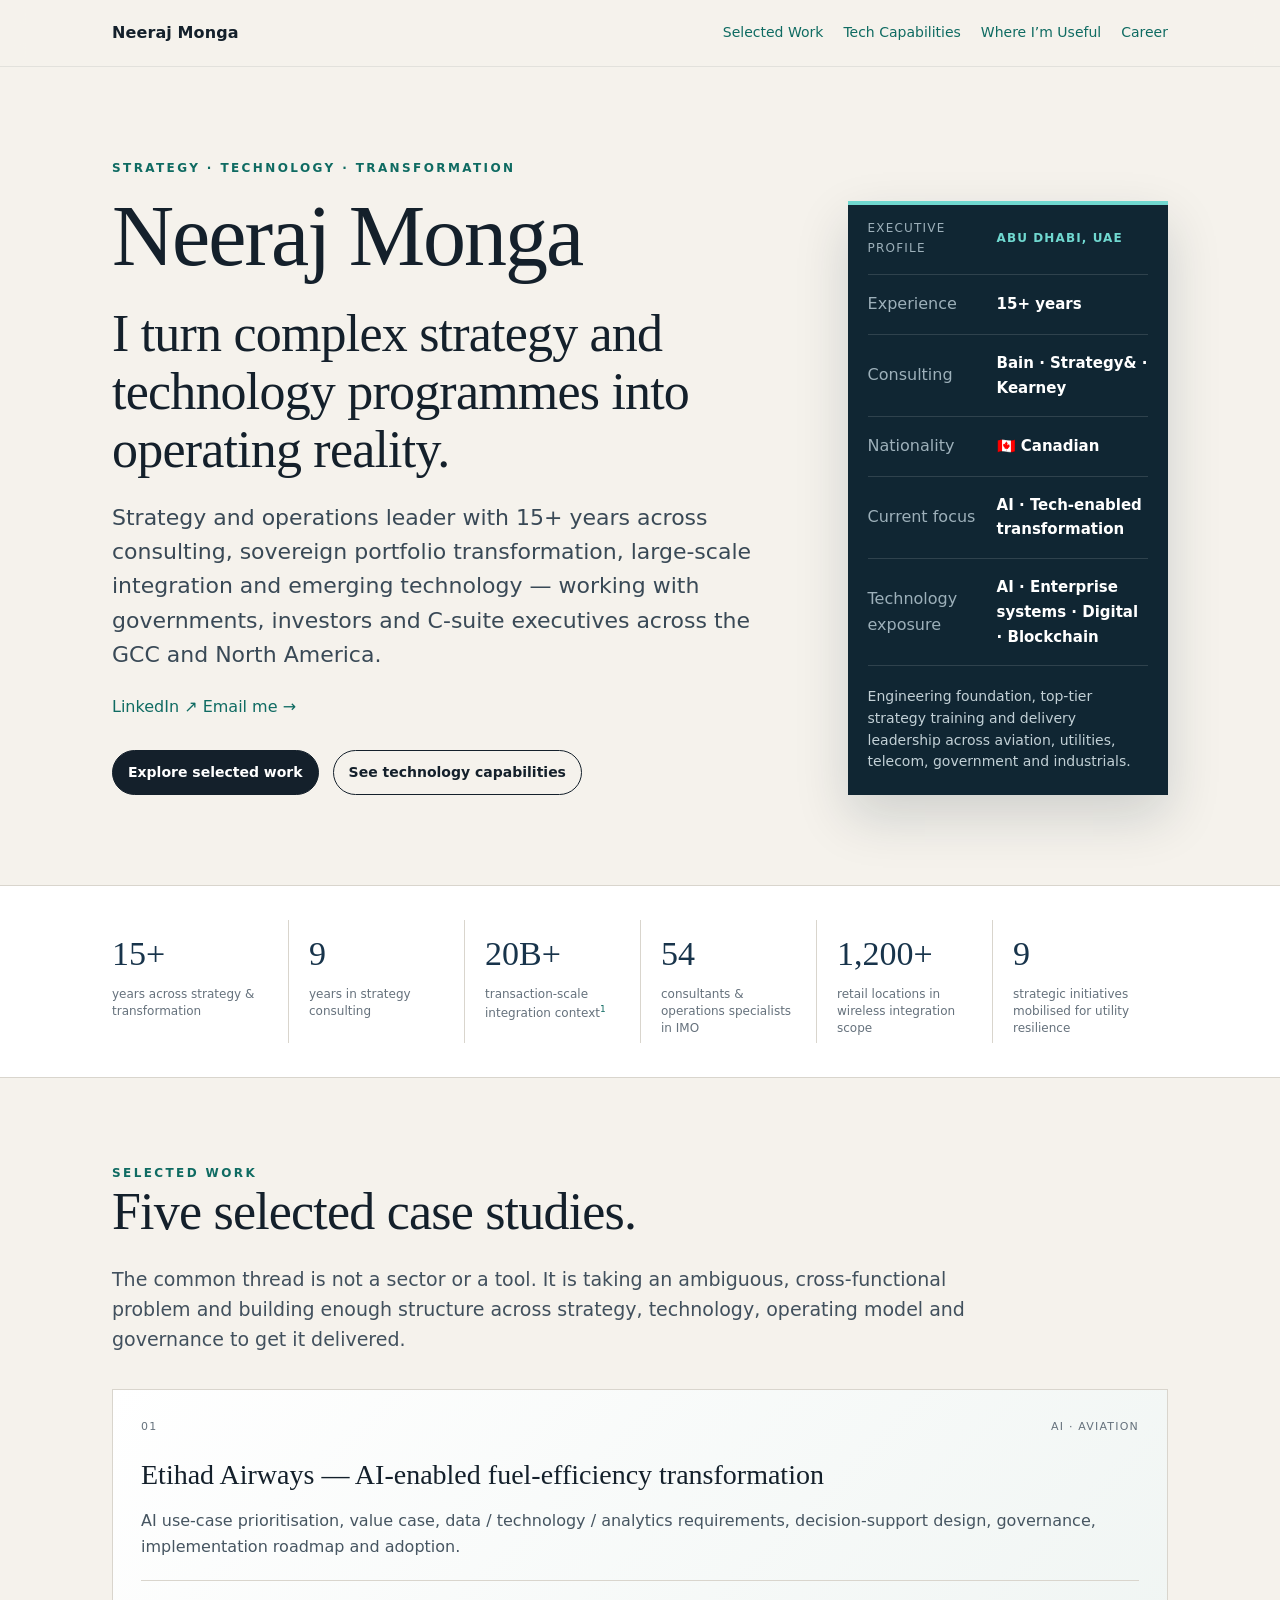
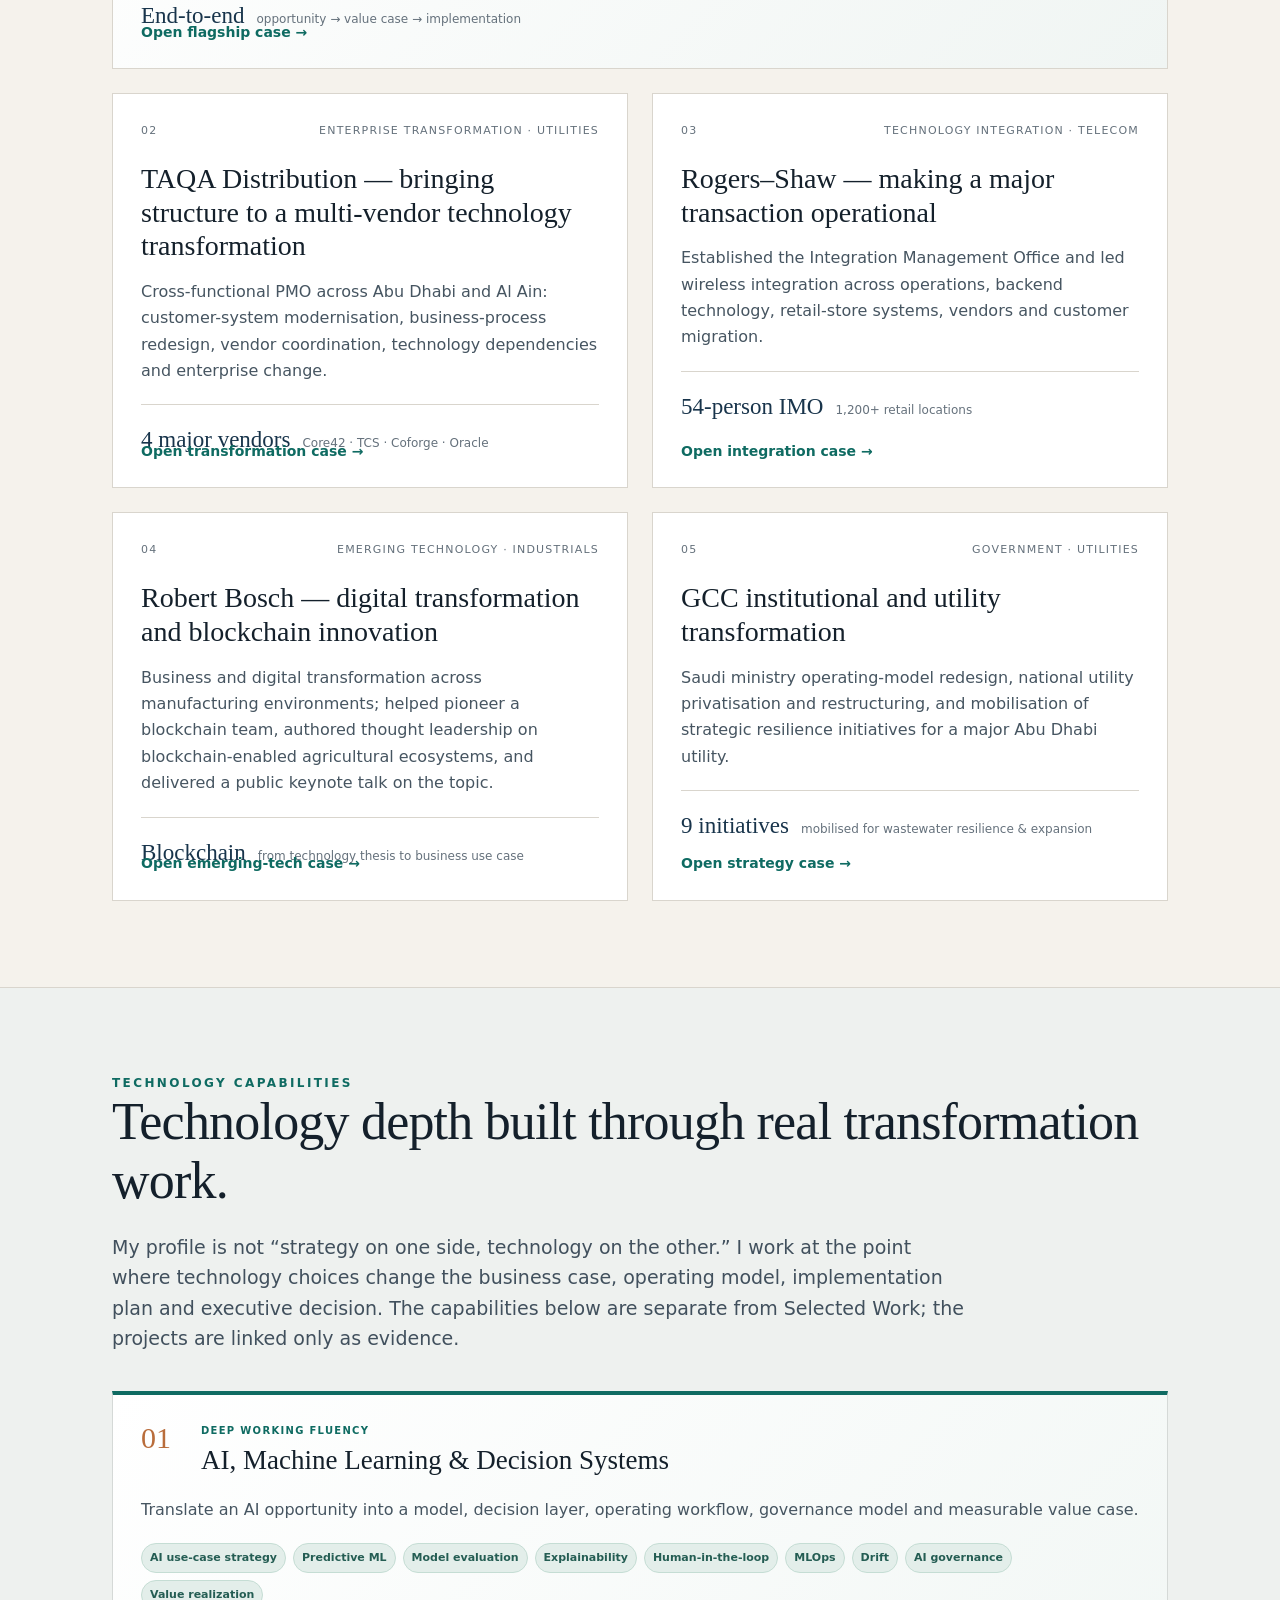
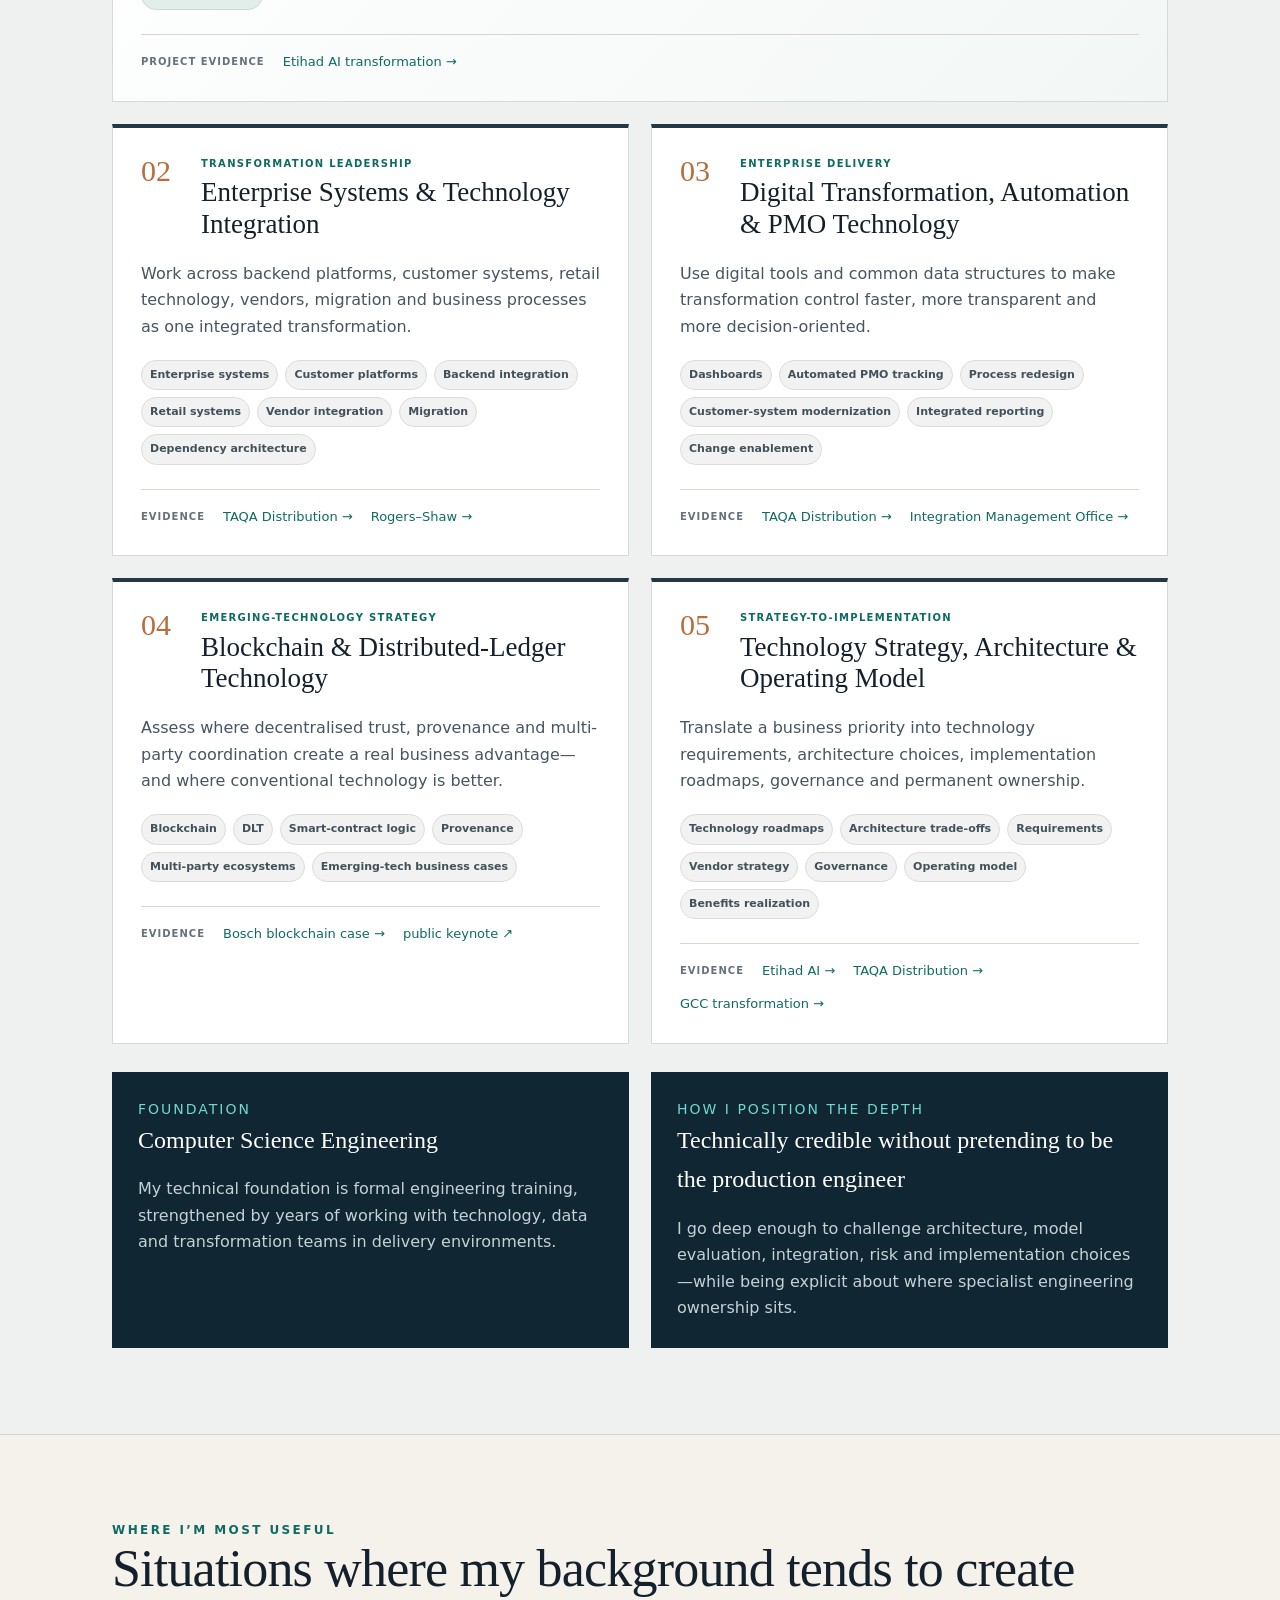
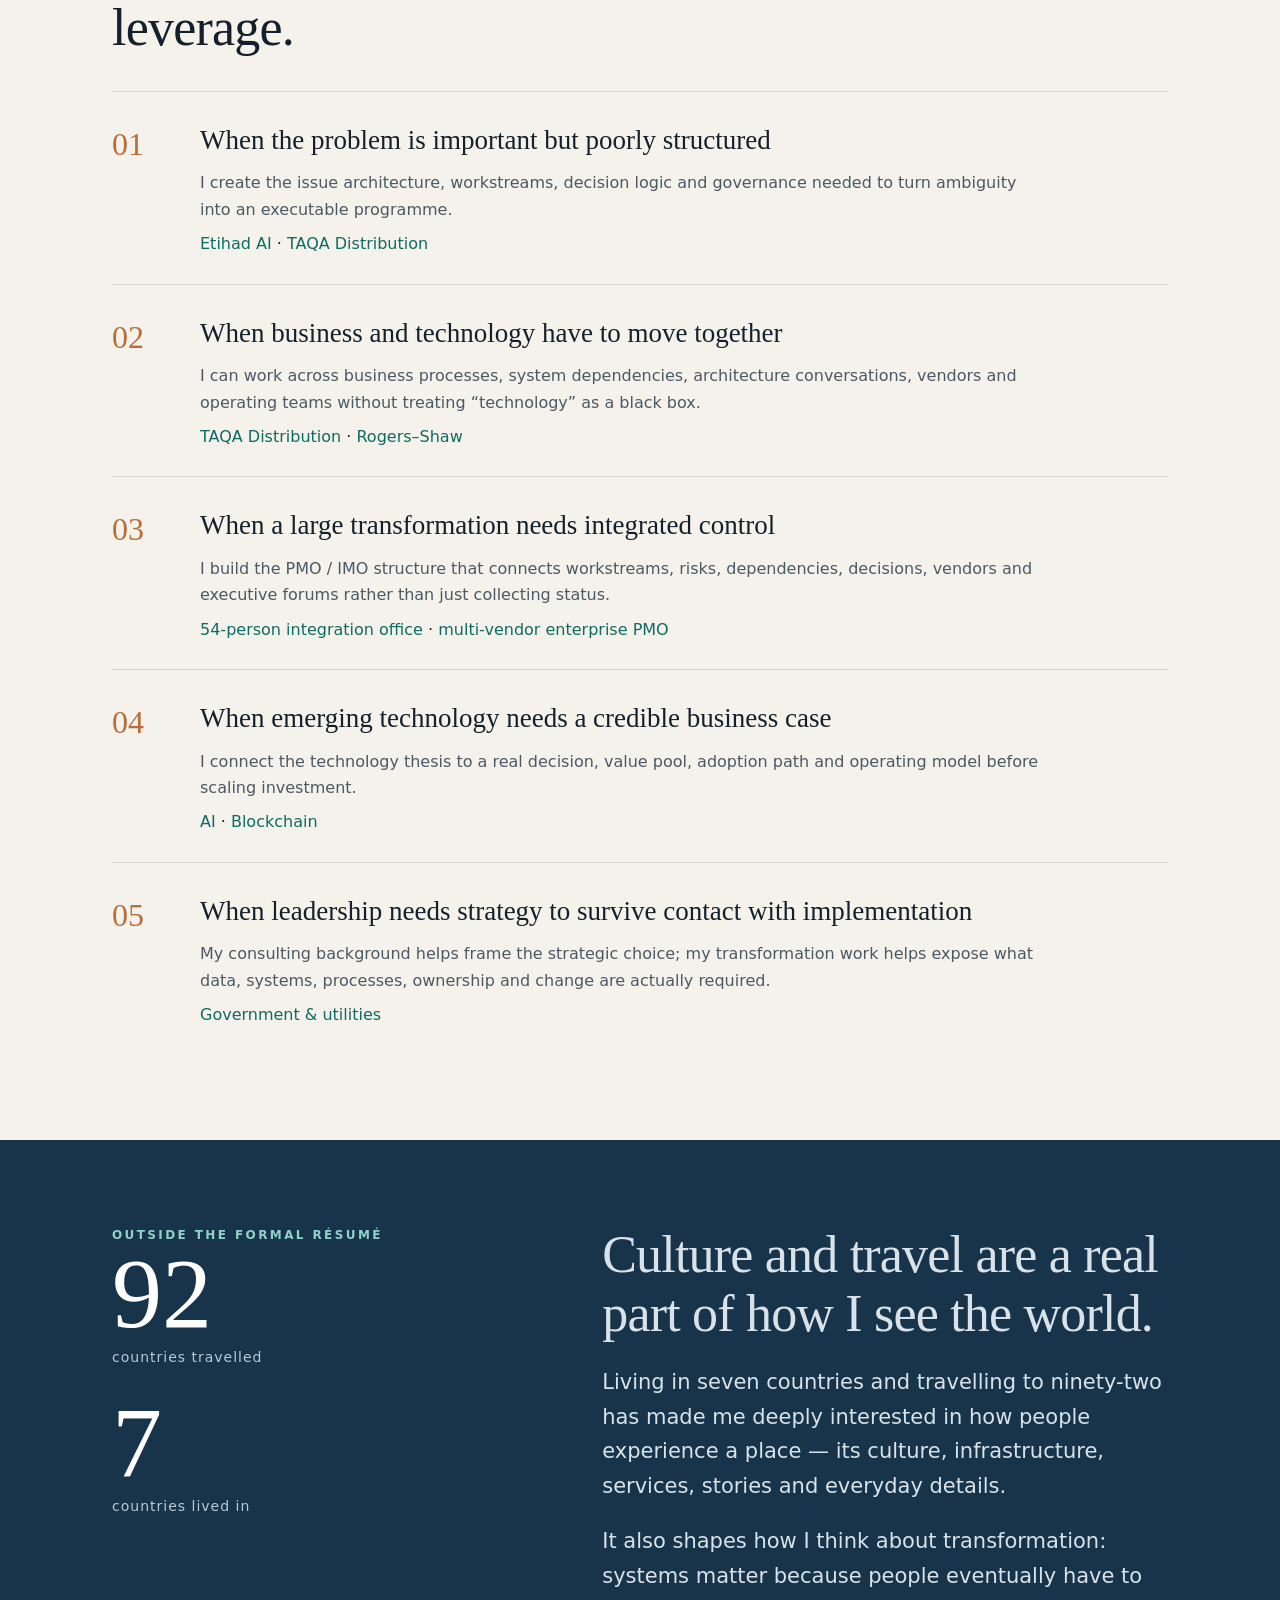
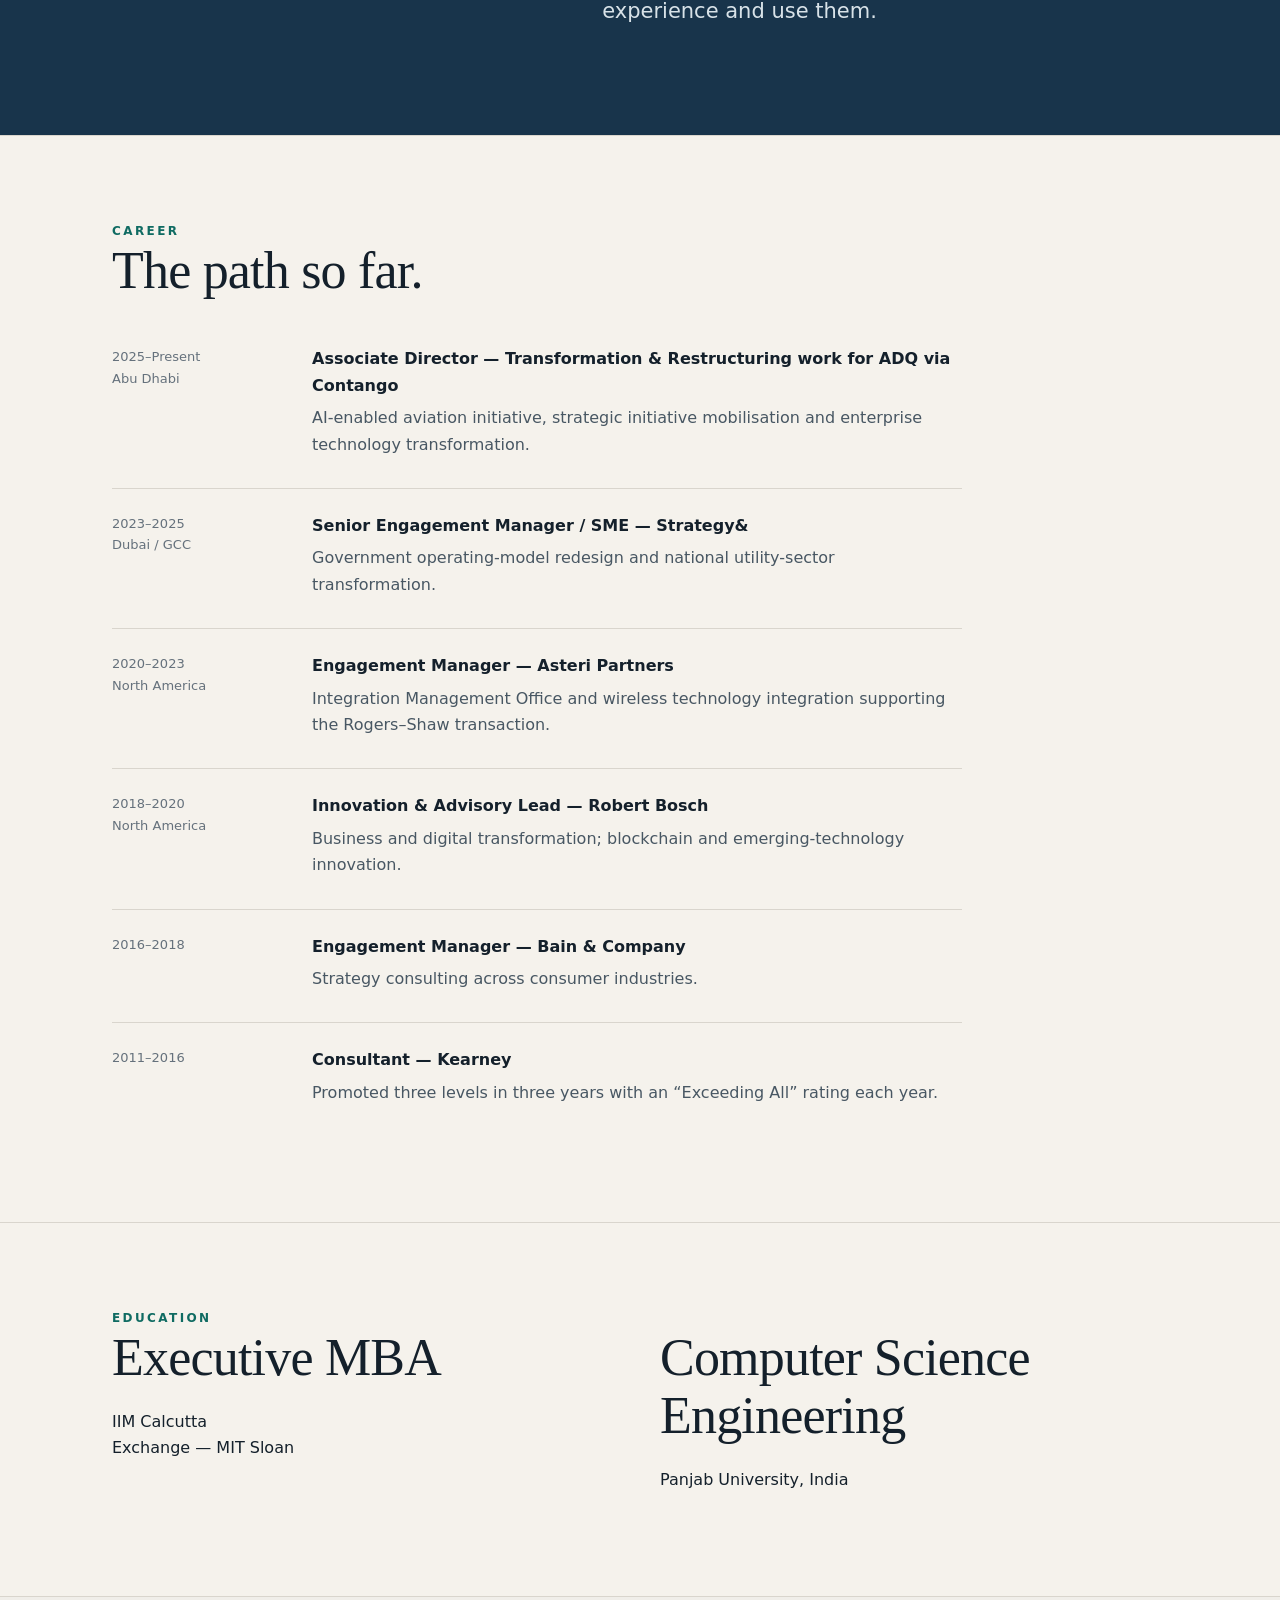
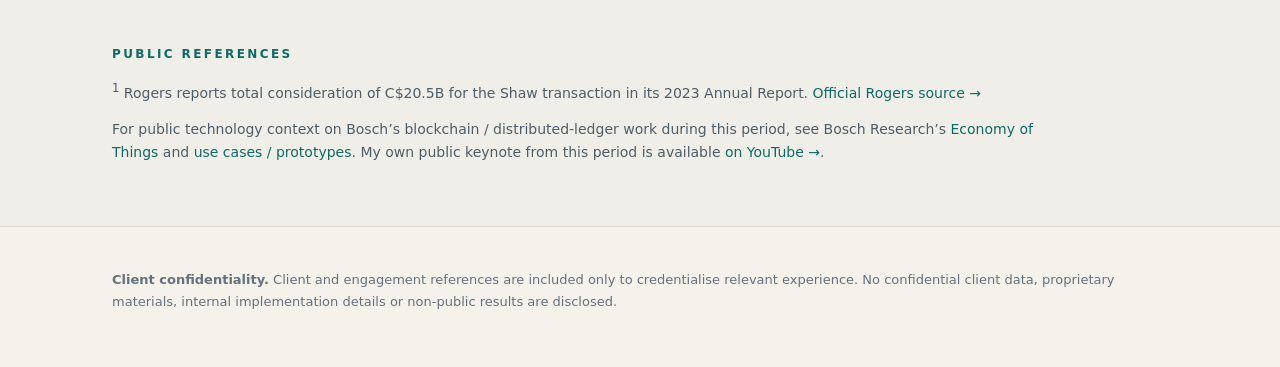
==== commit 5c4bcd95: "Redesign homepage hierarchy, contacts, impact banner and case-study cards" ====
--- a/docs/index.html
+++ b/docs/index.html
@@ -23,8 +23,13 @@
   <div class="wrap hero-grid">
     <div>
       <div class="eyebrow">Strategy · Technology · Transformation</div>
-      <h1>I turn complex strategy and technology programmes into operating reality.</h1>
+      <h1 class="hero-name">Neeraj Monga</h1>
+      <h2 class="hero-positioning">I turn complex strategy and technology programmes into operating reality.</h2>
       <p class="lead">Strategy and operations leader with 15+ years across consulting, sovereign portfolio transformation, large-scale integration and emerging technology — working with governments, investors and C-suite executives across the GCC and North America.</p>
+      <div class="hero-contact">
+        <a href="https://www.linkedin.com/in/nm07/">LinkedIn ↗</a>
+        <a href="mailto:neeraj@nmonga.com">Email me →</a>
+      </div>
       <div class="cta">
         <a class="button primary" href="#work">Explore selected work</a>
         <a class="button" href="#tech">See technology capabilities</a>
@@ -59,63 +64,63 @@
 <section id="work">
   <div class="wrap">
     <div class="eyebrow">Selected work</div>
-    <h2>Five cases that show how I work.</h2>
+    <h2>Five selected case studies.</h2>
     <p class="standfirst">The common thread is not a sector or a tool. It is taking an ambiguous, cross-functional problem and building enough structure across strategy, technology, operating model and governance to get it delivered.</p>
 
     <div class="case-grid">
       <a class="case-card flagship" href="cases/aviation-ai.html">
         <div class="case-card-top">
-          <img class="case-logo" src="https://logo.clearbit.com/etihad.com" alt="Etihad Airways">
+          <span class="case-number">01</span>
           <span>AI · Aviation</span>
         </div>
         <h3>Etihad Airways — AI-enabled fuel-efficiency transformation</h3>
         <p>AI use-case prioritisation, value case, data / technology / analytics requirements, decision-support design, governance, implementation roadmap and adoption.</p>
         <div class="case-proof"><strong>End-to-end</strong><span>opportunity → value case → implementation</span></div>
-        <div class="case-link">Open flagship case →</div>
+        <div class="case-link case-button">Open flagship case →</div>
       </a>
 
       <a class="case-card" href="cases/taqa-distribution.html">
         <div class="case-card-top">
-          <img class="case-logo" src="https://logo.clearbit.com/taqa.com" alt="TAQA">
+          <span class="case-number">02</span>
           <span>Enterprise transformation · Utilities</span>
         </div>
         <h3>TAQA Distribution — bringing structure to a multi-vendor technology transformation</h3>
         <p>Cross-functional PMO across Abu Dhabi and Al Ain: customer-system modernisation, business-process redesign, vendor coordination, technology dependencies and enterprise change.</p>
         <div class="case-proof"><strong>4 major vendors</strong><span>Core42 · TCS · Coforge · Oracle</span></div>
-        <div class="case-link">Open transformation case →</div>
+        <div class="case-link case-button">Open transformation case →</div>
       </a>
 
       <a class="case-card" href="cases/rogers-shaw.html">
         <div class="case-card-top">
-          <img class="case-logo" src="https://logo.clearbit.com/rogers.com" alt="Rogers">
+          <span class="case-number">03</span>
           <span>Technology integration · Telecom</span>
         </div>
         <h3>Rogers–Shaw — making a major transaction operational</h3>
         <p>Established the Integration Management Office and led wireless integration across operations, backend technology, retail-store systems, vendors and customer migration.</p>
         <div class="case-proof"><strong>54-person IMO</strong><span>1,200+ retail locations</span></div>
-        <div class="case-link">Open integration case →</div>
+        <div class="case-link case-button">Open integration case →</div>
       </a>
 
       <a class="case-card" href="cases/bosch-blockchain.html">
         <div class="case-card-top">
-          <img class="case-logo" src="https://logo.clearbit.com/bosch.com" alt="Bosch">
+          <span class="case-number">04</span>
           <span>Emerging technology · Industrials</span>
         </div>
         <h3>Robert Bosch — digital transformation and blockchain innovation</h3>
         <p>Business and digital transformation across manufacturing environments; helped pioneer a blockchain team, authored thought leadership on blockchain-enabled agricultural ecosystems, and delivered a public keynote talk on the topic.</p>
         <div class="case-proof"><strong>Blockchain</strong><span>from technology thesis to business use case</span></div>
-        <div class="case-link">Open emerging-tech case → · <span onclick="event.preventDefault();event.stopPropagation();window.open('https://www.youtube.com/watch?v=h-V5ISfTPEE','_blank')">Keynote ↗</span></div>
+        <div class="case-link case-button">Open emerging-tech case →</div>
       </a>
 
       <a class="case-card" href="cases/gcc-transformation.html">
         <div class="case-card-top">
-          <div class="case-monogram">GCC</div>
+          <span class="case-number">05</span>
           <span>Government · Utilities</span>
         </div>
         <h3>GCC institutional and utility transformation</h3>
         <p>Saudi ministry operating-model redesign, national utility privatisation and restructuring, and mobilisation of strategic resilience initiatives for a major Abu Dhabi utility.</p>
         <div class="case-proof"><strong>9 initiatives</strong><span>mobilised for wastewater resilience & expansion</span></div>
-        <div class="case-link">Open strategy case →</div>
+        <div class="case-link case-button">Open strategy case →</div>
       </a>
     </div>
   </div>
@@ -140,27 +145,14 @@
         <div class="capability-tags">
           <span>AI use-case strategy</span><span>Predictive ML</span><span>Model evaluation</span><span>Explainability</span><span>Human-in-the-loop</span><span>MLOps</span><span>Drift</span><span>AI governance</span><span>Value realization</span>
         </div>
-        <div class="capability-proof"><strong>Evidence</strong><a href="cases/aviation-ai.html">Etihad AI transformation →</a><a href="cases/aviation-ai.html#technical">technical reconstruction →</a></div>
-      </article>
+        <div class="capability-proof"><strong>Project evidence</strong><a href="cases/aviation-ai.html">Etihad AI transformation →</a></div>
+      </article>
+
+      
 
       <article class="capability-card">
         <div class="capability-head">
           <span class="capability-num">02</span>
-          <div>
-            <div class="capability-level">Applied technical depth</div>
-            <h3>GenAI, RAG & Agentic Systems</h3>
-          </div>
-        </div>
-        <p class="capability-summary">Understand how enterprise GenAI systems are built, evaluated and controlled beyond prompting.</p>
-        <div class="capability-tags">
-          <span>RAG</span><span>Retrieval evaluation</span><span>Grounding</span><span>Hallucination controls</span><span>Agent orchestration</span><span>Tool use</span><span>Permissions</span><span>Human approval</span><span>Auditability</span>
-        </div>
-        <div class="capability-proof"><strong>Evidence</strong><a href="cases/rag.html">RAG evaluation lab →</a><a href="cases/agentic.html">agentic AI controls →</a></div>
-      </article>
-
-      <article class="capability-card">
-        <div class="capability-head">
-          <span class="capability-num">03</span>
           <div>
             <div class="capability-level">Transformation leadership</div>
             <h3>Enterprise Systems & Technology Integration</h3>
@@ -175,7 +167,7 @@
 
       <article class="capability-card">
         <div class="capability-head">
-          <span class="capability-num">04</span>
+          <span class="capability-num">03</span>
           <div>
             <div class="capability-level">Enterprise delivery</div>
             <h3>Digital Transformation, Automation & PMO Technology</h3>
@@ -190,7 +182,7 @@
 
       <article class="capability-card">
         <div class="capability-head">
-          <span class="capability-num">05</span>
+          <span class="capability-num">04</span>
           <div>
             <div class="capability-level">Emerging-technology strategy</div>
             <h3>Blockchain & Distributed-Ledger Technology</h3>
@@ -205,7 +197,7 @@
 
       <article class="capability-card">
         <div class="capability-head">
-          <span class="capability-num">06</span>
+          <span class="capability-num">05</span>
           <div>
             <div class="capability-level">Strategy-to-implementation</div>
             <h3>Technology Strategy, Architecture & Operating Model</h3>
@@ -298,9 +290,8 @@
 </section>
 
 <footer><div class="wrap">
-Client-confidential data and internal implementation materials are not shown. Experience-based case studies distinguish actual engagement scope from reconstructed technical or delivery examples.
-<span class="footer-sep"> · </span><a href="https://github.com/monganeeraj1/ai-strategy-transformation">GitHub repository</a>
-</div></footer>
+    <strong>Client confidentiality.</strong> Client and engagement references are included only to credentialise relevant experience. No confidential client data, proprietary materials, internal implementation details or non-public results are disclosed.
+  </div></footer>
 
 </body>
 </html>
--- a/docs/styles.css
+++ b/docs/styles.css
@@ -381,3 +381,14 @@
   .capability-grid,.tech-foundation{grid-template-columns:1fr}
   .capability-card.capability-primary{grid-column:auto}
 }
+
+/* Airline engagement quantified results */
+.results-row{align-items:start}
+.result-metrics{display:grid;grid-template-columns:repeat(4,1fr);gap:12px;margin:2px 0 22px}
+.result-metric{background:#fff;border:1px solid var(--line);border-top:3px solid var(--accent);padding:16px 14px;min-height:130px}
+.result-metric strong{display:block;font-family:Georgia,"Times New Roman",serif;font-size:34px;line-height:1;color:var(--navy);font-weight:500;margin-bottom:9px}
+.result-metric span{display:block;font-size:12px;line-height:1.45;color:#53616b}
+.result-detail{margin-top:18px!important}
+.result-detail li{margin:8px 0!important;color:#465561}
+@media(max-width:900px){.result-metrics{grid-template-columns:repeat(2,1fr)}}
+@media(max-width:600px){.result-metrics{grid-template-columns:1fr}}
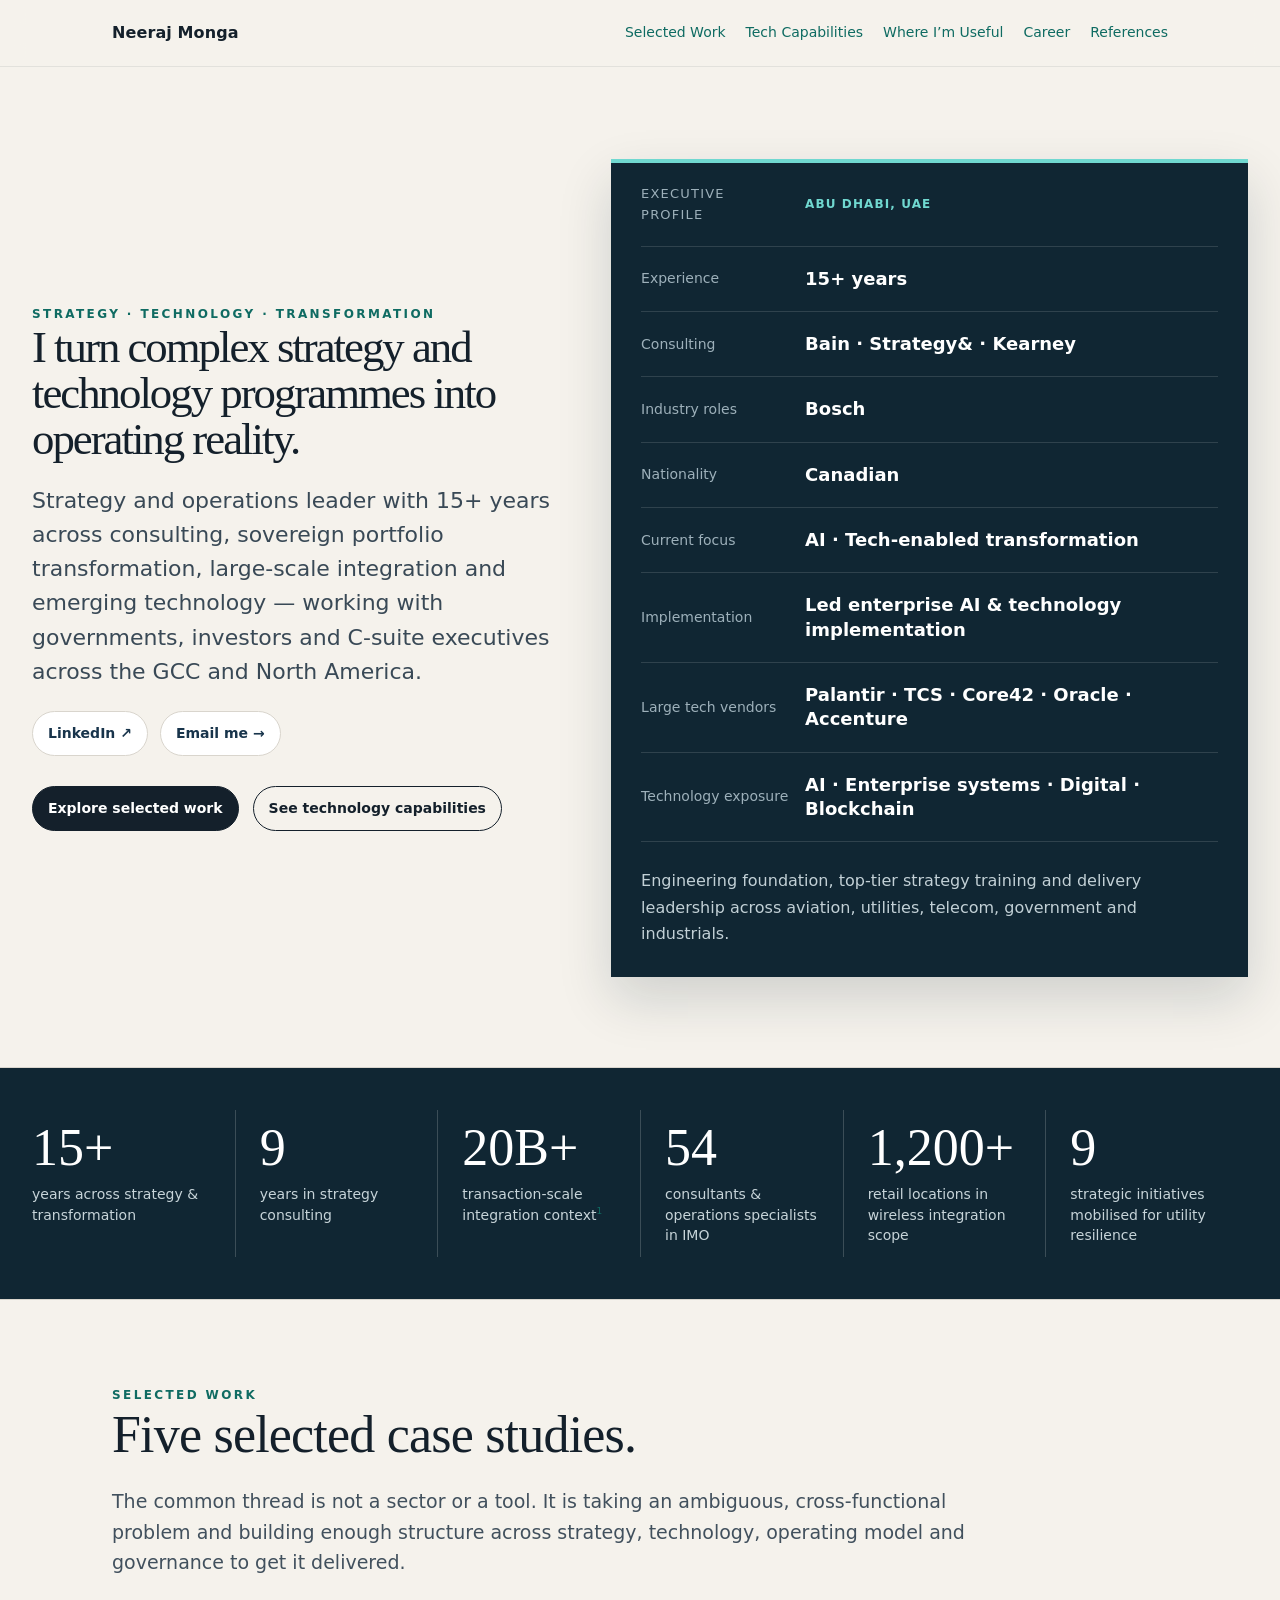
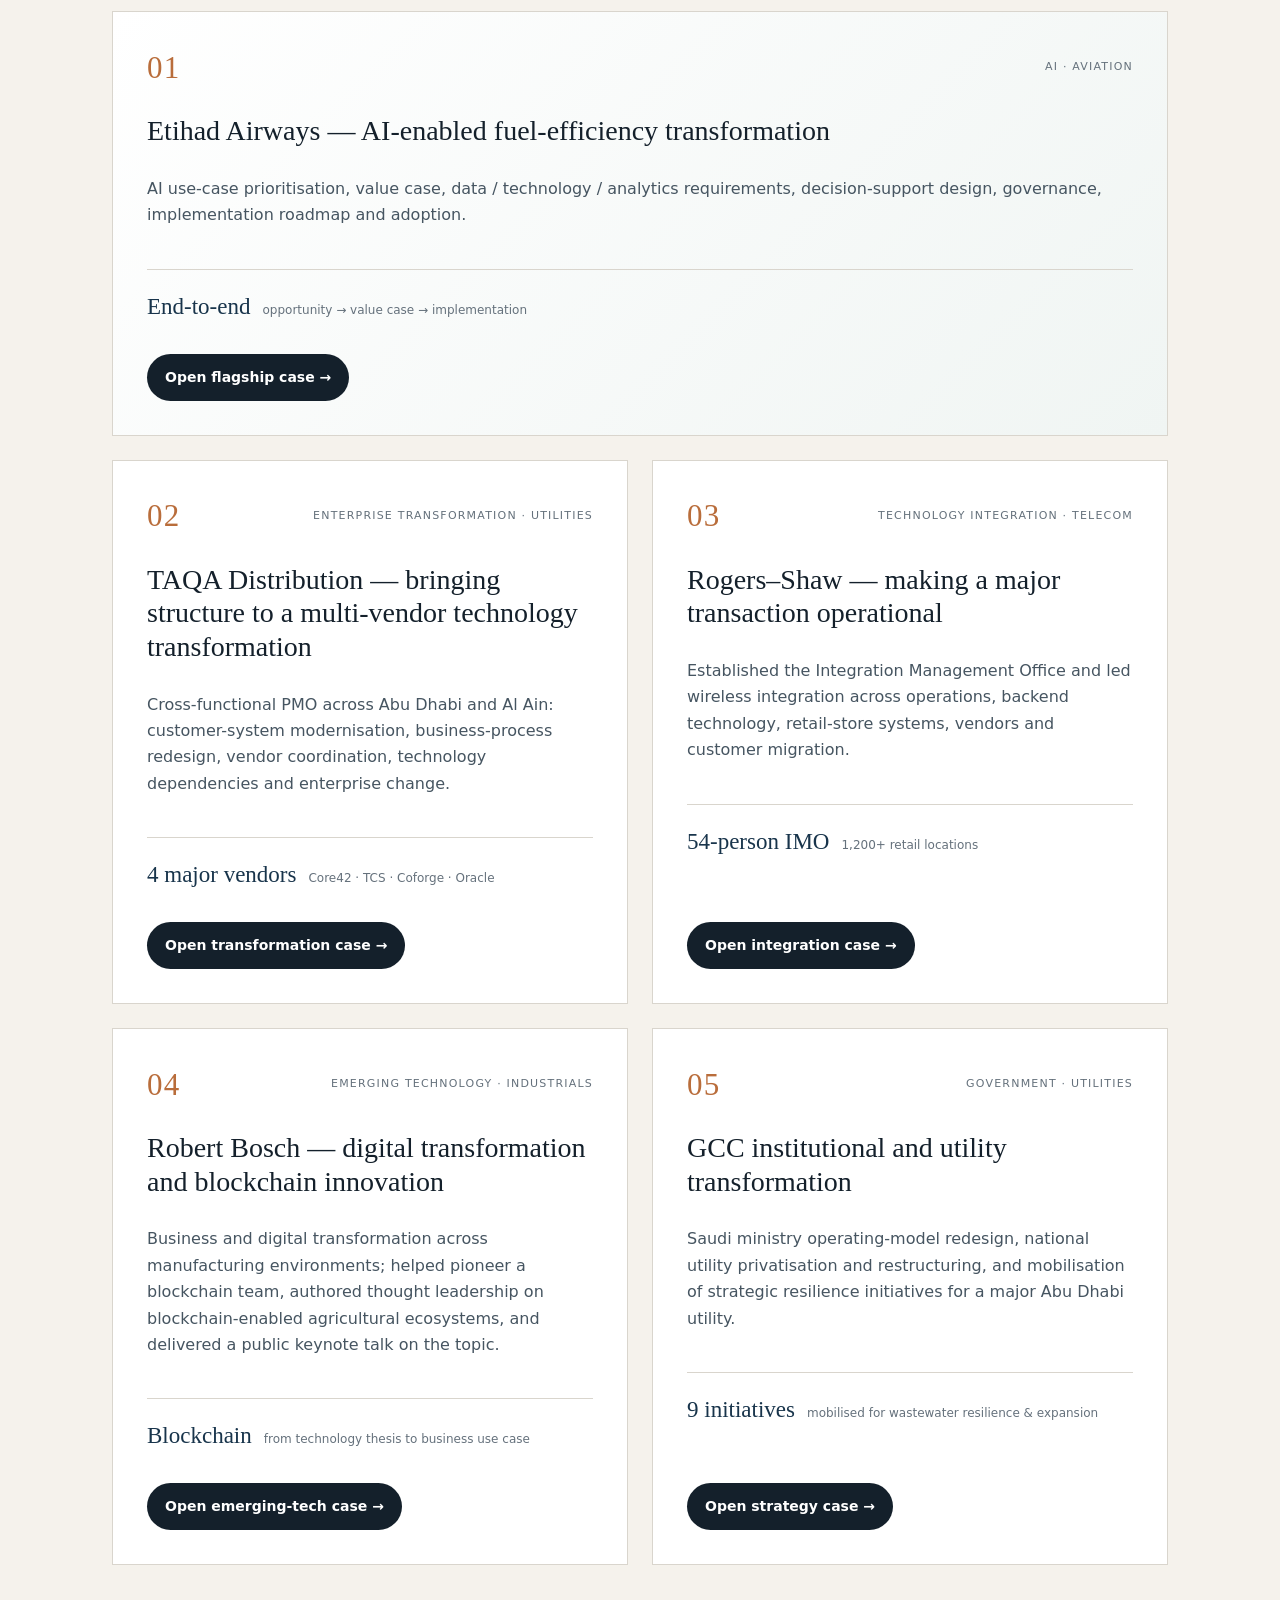
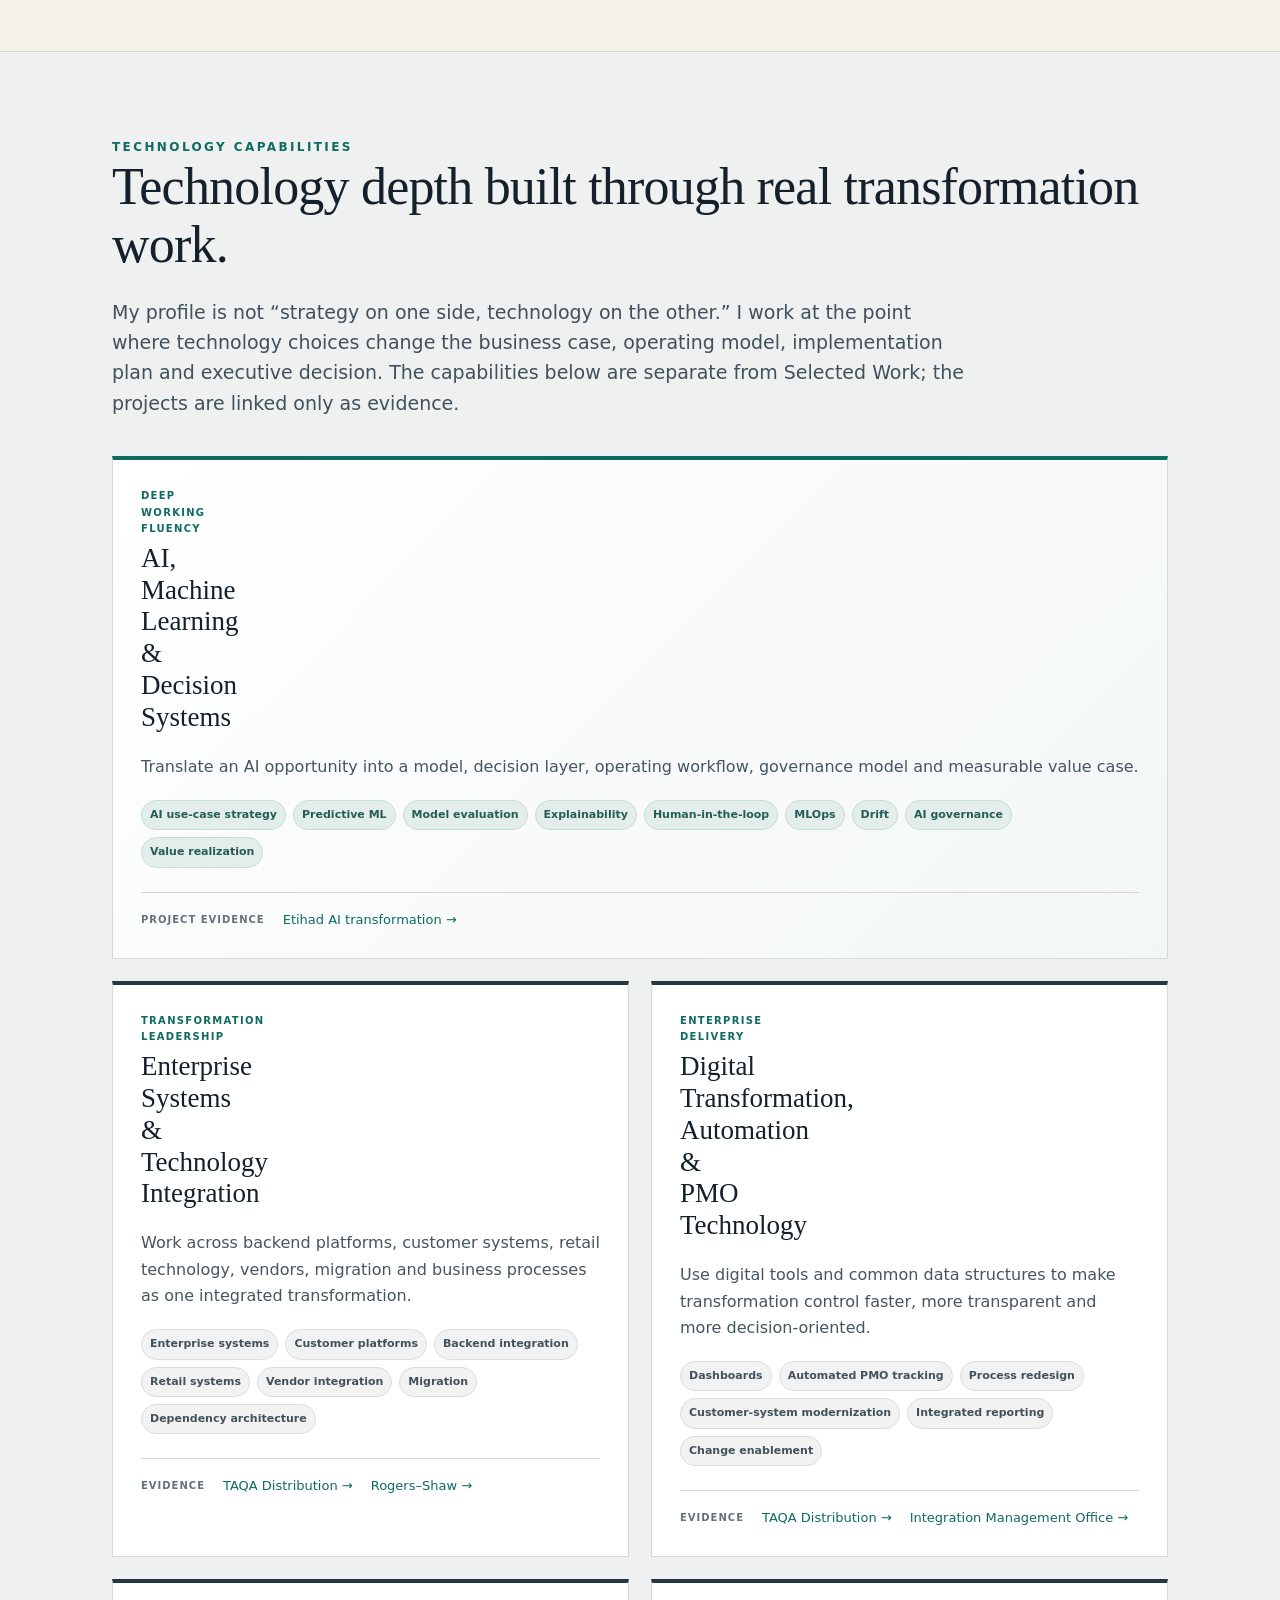
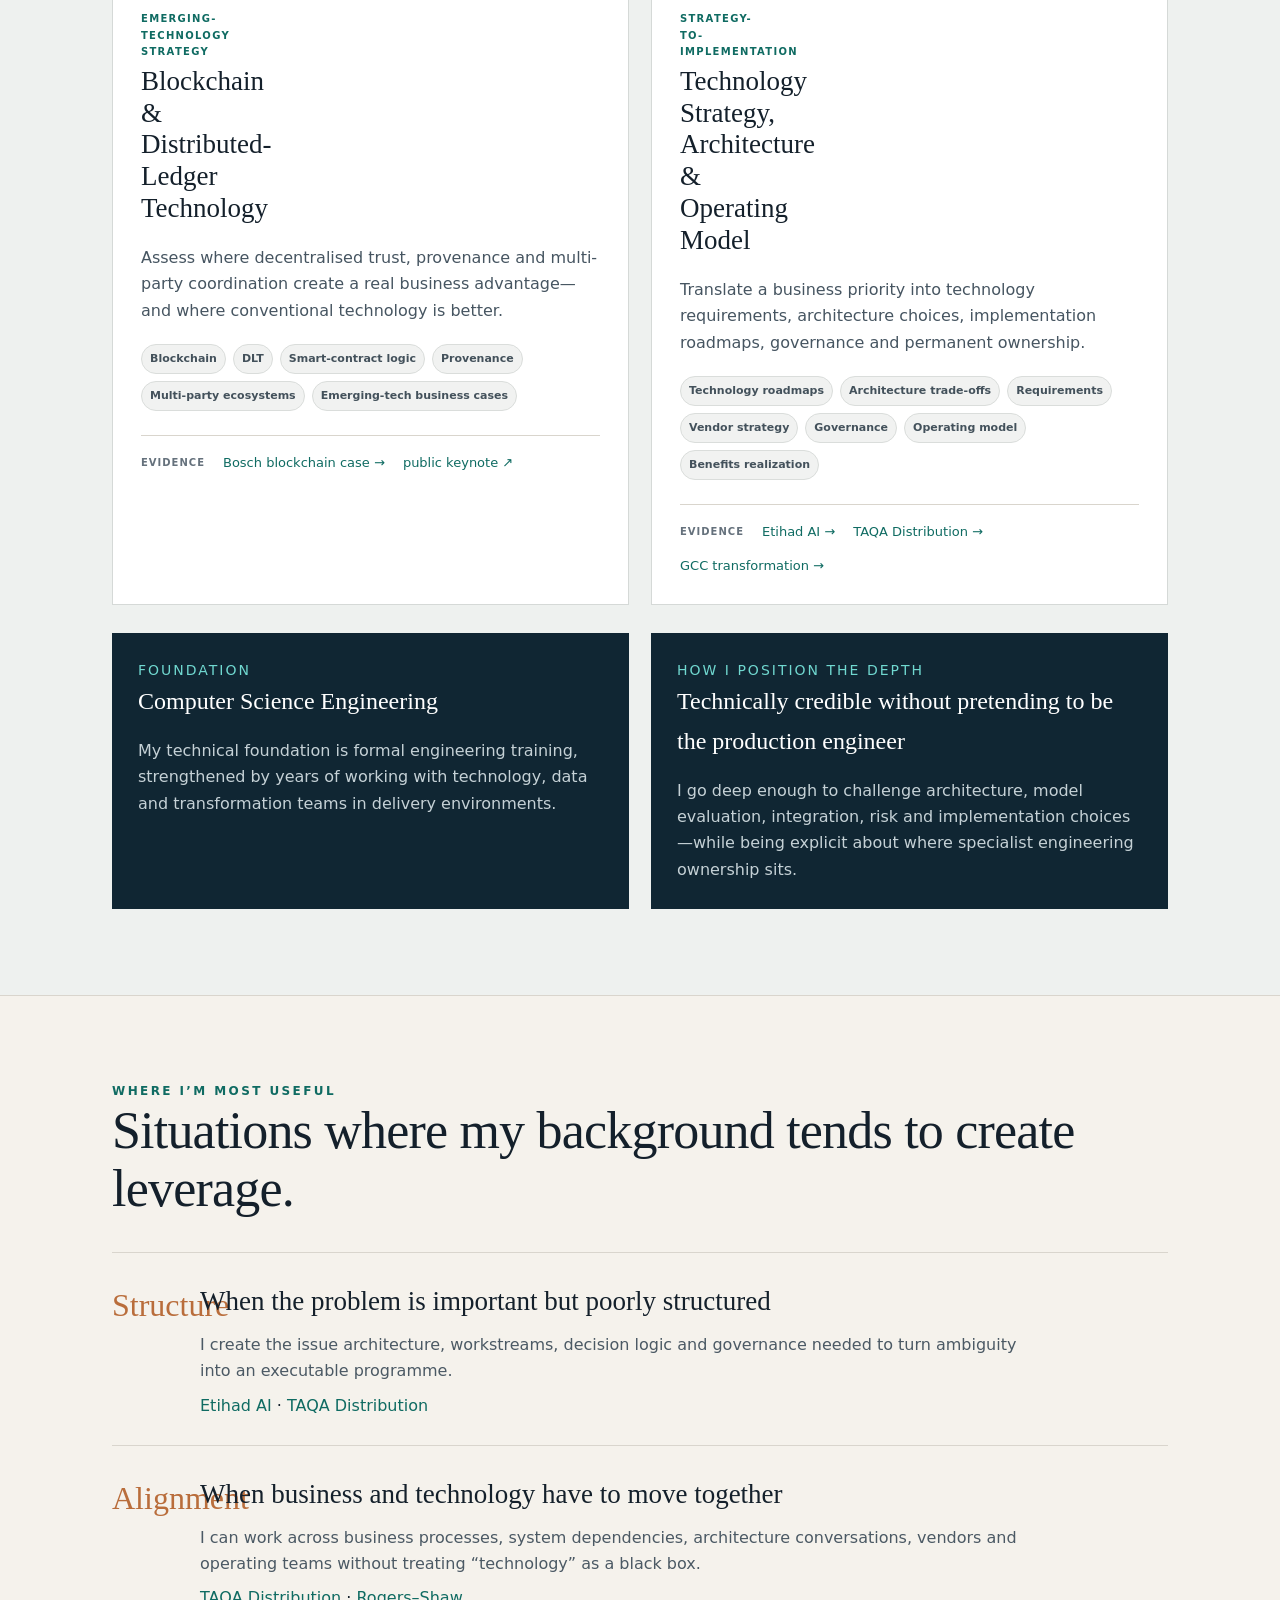
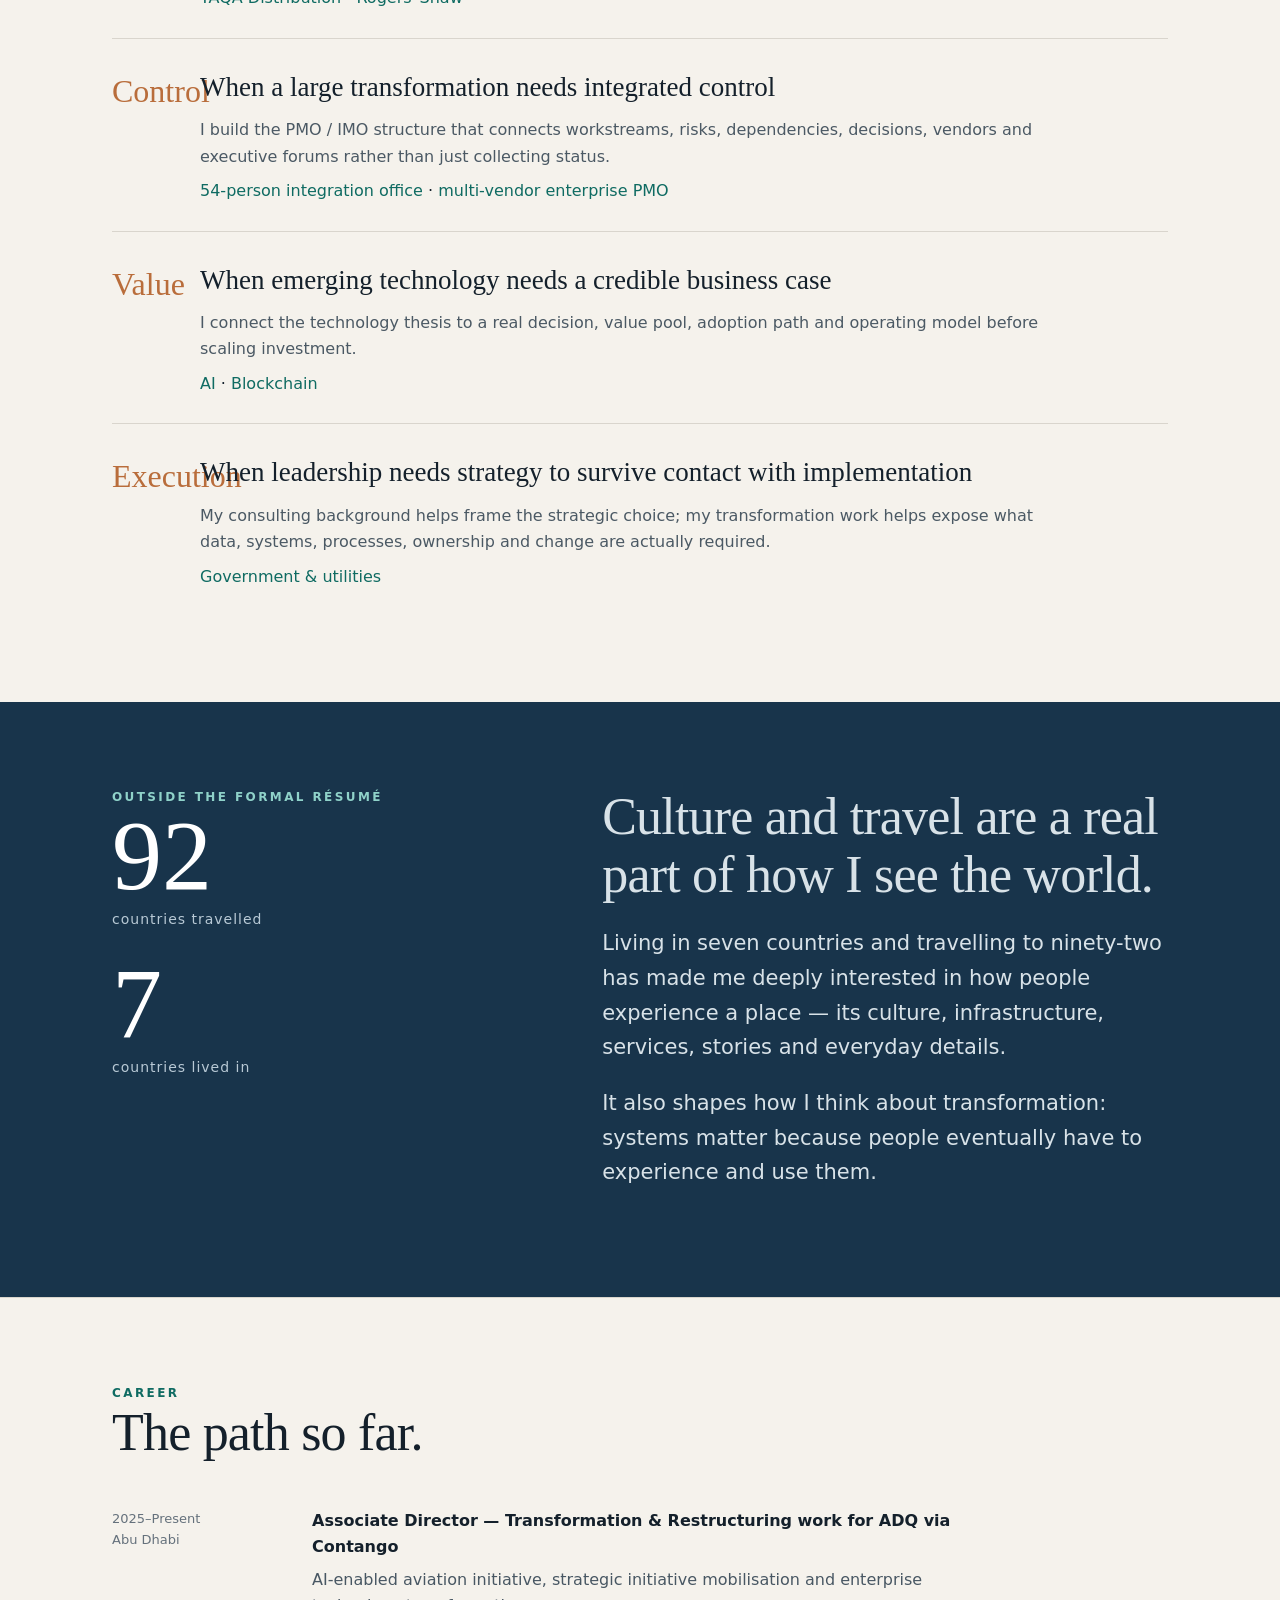
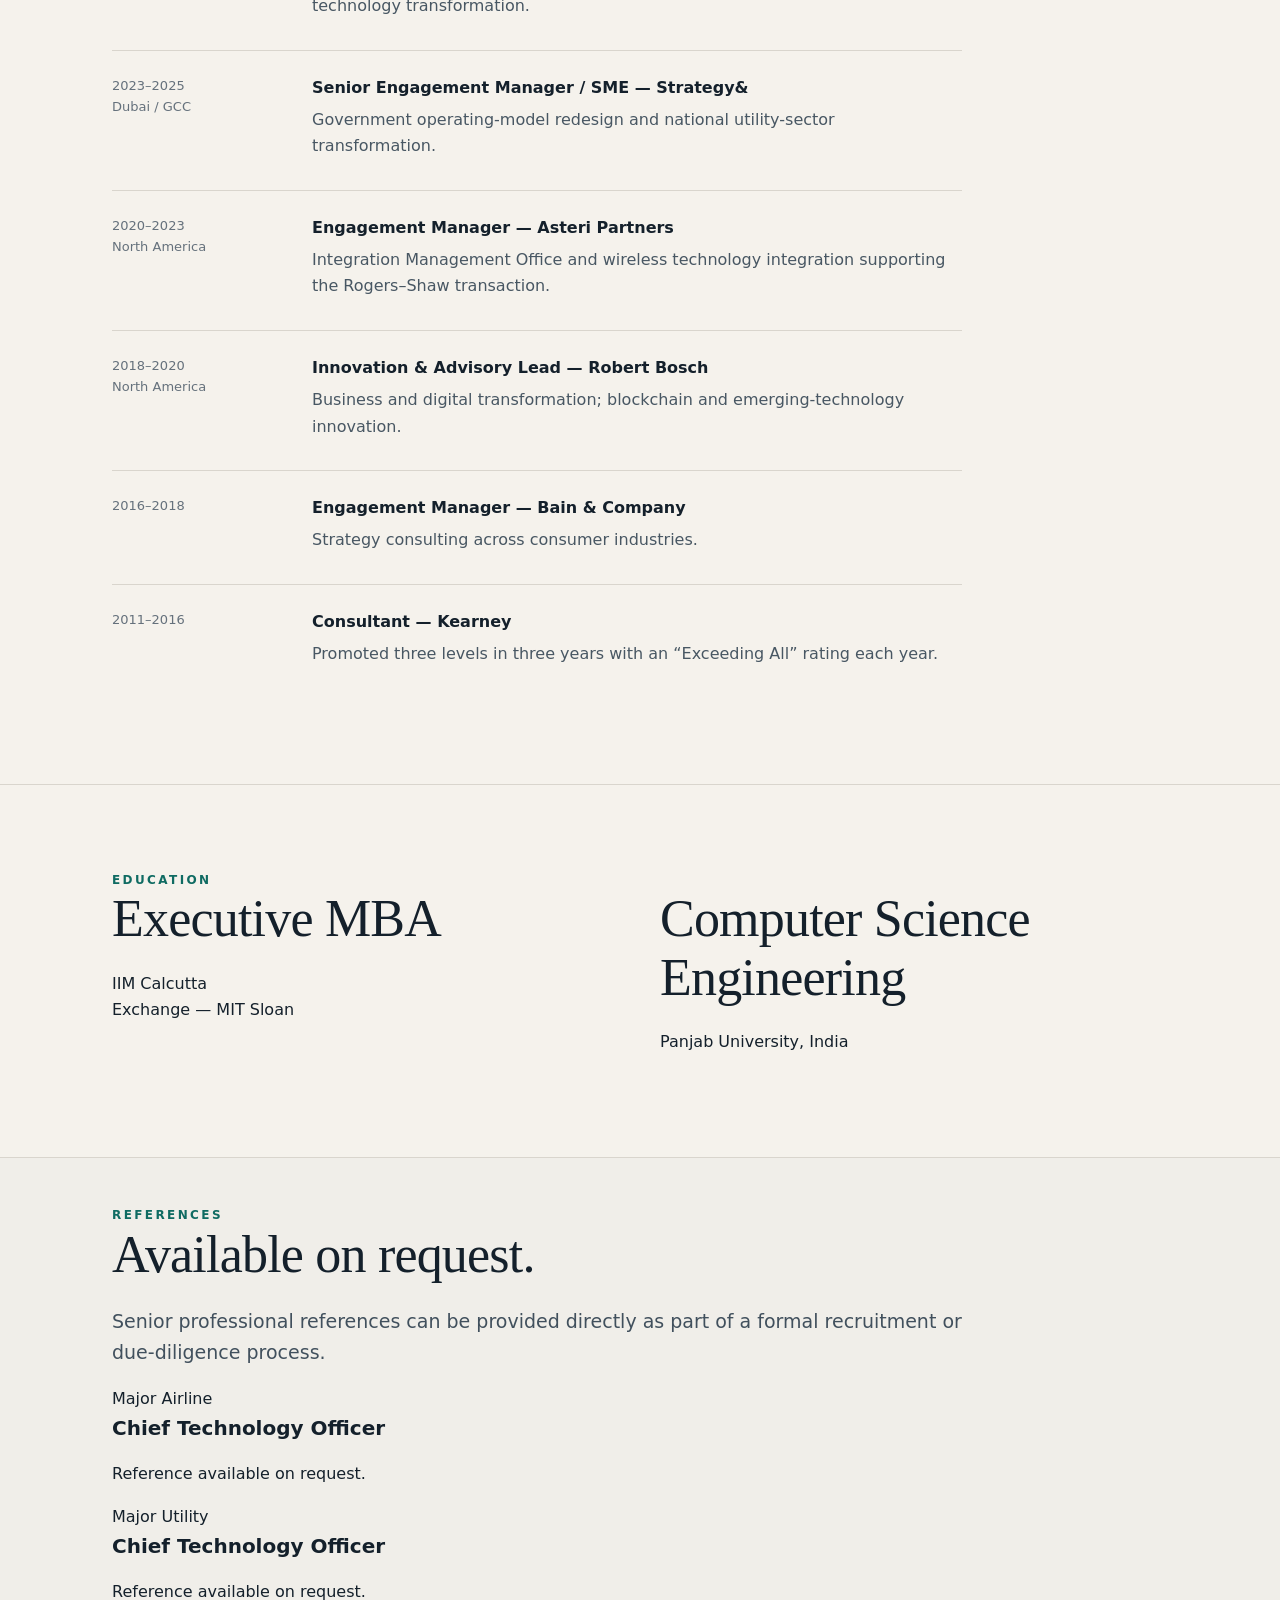
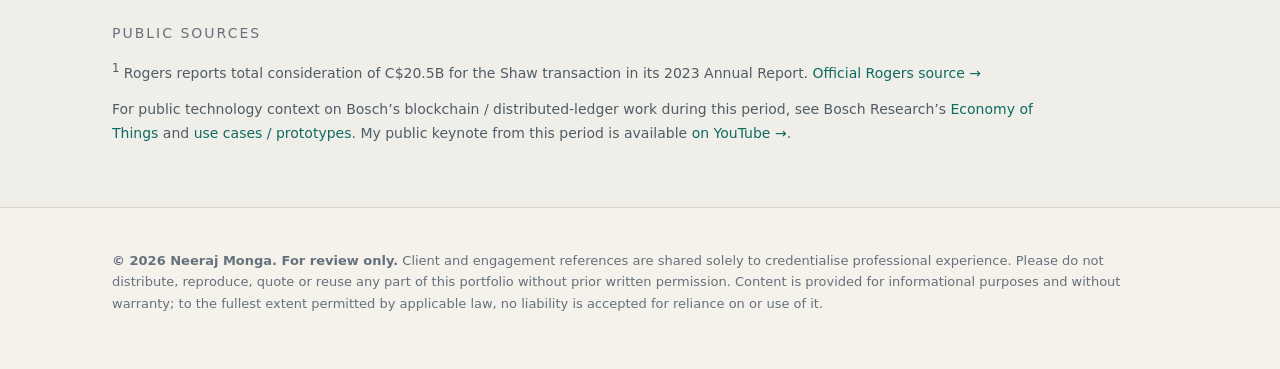
==== commit de8a0f71: "Refine executive identity, vendor leadership, references and legal notice" ====
--- a/docs/index.html
+++ b/docs/index.html
@@ -16,6 +16,7 @@
     <a href="#tech">Tech Capabilities</a>
     <a href="#useful">Where I’m Useful</a>
     <a href="#career">Career</a>
+    <a href="#references">References</a>
   </div>
 </div></nav>
 
@@ -23,8 +24,7 @@
   <div class="wrap hero-grid">
     <div>
       <div class="eyebrow">Strategy · Technology · Transformation</div>
-      <h1 class="hero-name">Neeraj Monga</h1>
-      <h2 class="hero-positioning">I turn complex strategy and technology programmes into operating reality.</h2>
+      <h1 class="hero-positioning">I turn complex strategy and technology programmes into operating reality.</h1>
       <p class="lead">Strategy and operations leader with 15+ years across consulting, sovereign portfolio transformation, large-scale integration and emerging technology — working with governments, investors and C-suite executives across the GCC and North America.</p>
       <div class="hero-contact">
         <a href="https://www.linkedin.com/in/nm07/">LinkedIn ↗</a>
@@ -40,8 +40,11 @@
       <div class="exec-profile-head"><span>Executive profile</span><strong>Abu Dhabi, UAE</strong></div>
       <div class="exec-row"><span>Experience</span><strong>15+ years</strong></div>
       <div class="exec-row"><span>Consulting</span><strong>Bain · Strategy& · Kearney</strong></div>
-      <div class="exec-row"><span>Nationality</span><strong>🇨🇦 Canadian</strong></div>
+      <div class="exec-row"><span>Industry roles</span><strong>Bosch</strong></div>
+      <div class="exec-row"><span>Nationality</span><strong>Canadian</strong></div>
       <div class="exec-row"><span>Current focus</span><strong>AI · Tech-enabled transformation</strong></div>
+      <div class="exec-row"><span>Implementation</span><strong>Led enterprise AI & technology implementation</strong></div>
+      <div class="exec-row"><span>Large tech vendors</span><strong>Palantir · TCS · Core42 · Oracle · Accenture</strong></div>
       <div class="exec-row"><span>Technology exposure</span><strong>AI · Enterprise systems · Digital · Blockchain</strong></div>
       <p class="exec-summary">Engineering foundation, top-tier strategy training and delivery leadership across aviation, utilities, telecom, government and industrials.</p>
     </aside>
@@ -135,7 +138,6 @@
     <div class="capability-grid">
       <article class="capability-card capability-primary">
         <div class="capability-head">
-          <span class="capability-num">01</span>
           <div>
             <div class="capability-level">Deep working fluency</div>
             <h3>AI, Machine Learning & Decision Systems</h3>
@@ -152,7 +154,6 @@
 
       <article class="capability-card">
         <div class="capability-head">
-          <span class="capability-num">02</span>
           <div>
             <div class="capability-level">Transformation leadership</div>
             <h3>Enterprise Systems & Technology Integration</h3>
@@ -167,7 +168,6 @@
 
       <article class="capability-card">
         <div class="capability-head">
-          <span class="capability-num">03</span>
           <div>
             <div class="capability-level">Enterprise delivery</div>
             <h3>Digital Transformation, Automation & PMO Technology</h3>
@@ -182,7 +182,6 @@
 
       <article class="capability-card">
         <div class="capability-head">
-          <span class="capability-num">04</span>
           <div>
             <div class="capability-level">Emerging-technology strategy</div>
             <h3>Blockchain & Distributed-Ledger Technology</h3>
@@ -197,7 +196,6 @@
 
       <article class="capability-card">
         <div class="capability-head">
-          <span class="capability-num">05</span>
           <div>
             <div class="capability-level">Strategy-to-implementation</div>
             <h3>Technology Strategy, Architecture & Operating Model</h3>
@@ -232,11 +230,11 @@
     <h2>Situations where my background tends to create leverage.</h2>
 
     <div class="useful-grid">
-      <div class="useful-item"><span>01</span><div><h3>When the problem is important but poorly structured</h3><p>I create the issue architecture, workstreams, decision logic and governance needed to turn ambiguity into an executable programme.</p><a href="cases/aviation-ai.html">Etihad AI</a> · <a href="cases/taqa-distribution.html">TAQA Distribution</a></div></div>
-      <div class="useful-item"><span>02</span><div><h3>When business and technology have to move together</h3><p>I can work across business processes, system dependencies, architecture conversations, vendors and operating teams without treating “technology” as a black box.</p><a href="cases/taqa-distribution.html">TAQA Distribution</a> · <a href="cases/rogers-shaw.html">Rogers–Shaw</a></div></div>
-      <div class="useful-item"><span>03</span><div><h3>When a large transformation needs integrated control</h3><p>I build the PMO / IMO structure that connects workstreams, risks, dependencies, decisions, vendors and executive forums rather than just collecting status.</p><a href="cases/rogers-shaw.html">54-person integration office</a> · <a href="cases/taqa-distribution.html">multi-vendor enterprise PMO</a></div></div>
-      <div class="useful-item"><span>04</span><div><h3>When emerging technology needs a credible business case</h3><p>I connect the technology thesis to a real decision, value pool, adoption path and operating model before scaling investment.</p><a href="cases/aviation-ai.html">AI</a> · <a href="cases/bosch-blockchain.html">Blockchain</a></div></div>
-      <div class="useful-item"><span>05</span><div><h3>When leadership needs strategy to survive contact with implementation</h3><p>My consulting background helps frame the strategic choice; my transformation work helps expose what data, systems, processes, ownership and change are actually required.</p><a href="cases/gcc-transformation.html">Government & utilities</a></div></div>
+      <div class="useful-item"><span class="useful-outcome">Structure</span><div><h3>When the problem is important but poorly structured</h3><p>I create the issue architecture, workstreams, decision logic and governance needed to turn ambiguity into an executable programme.</p><a href="cases/aviation-ai.html">Etihad AI</a> · <a href="cases/taqa-distribution.html">TAQA Distribution</a></div></div>
+      <div class="useful-item"><span class="useful-outcome">Alignment</span><div><h3>When business and technology have to move together</h3><p>I can work across business processes, system dependencies, architecture conversations, vendors and operating teams without treating “technology” as a black box.</p><a href="cases/taqa-distribution.html">TAQA Distribution</a> · <a href="cases/rogers-shaw.html">Rogers–Shaw</a></div></div>
+      <div class="useful-item"><span class="useful-outcome">Control</span><div><h3>When a large transformation needs integrated control</h3><p>I build the PMO / IMO structure that connects workstreams, risks, dependencies, decisions, vendors and executive forums rather than just collecting status.</p><a href="cases/rogers-shaw.html">54-person integration office</a> · <a href="cases/taqa-distribution.html">multi-vendor enterprise PMO</a></div></div>
+      <div class="useful-item"><span class="useful-outcome">Value</span><div><h3>When emerging technology needs a credible business case</h3><p>I connect the technology thesis to a real decision, value pool, adoption path and operating model before scaling investment.</p><a href="cases/aviation-ai.html">AI</a> · <a href="cases/bosch-blockchain.html">Blockchain</a></div></div>
+      <div class="useful-item"><span class="useful-outcome">Execution</span><div><h3>When leadership needs strategy to survive contact with implementation</h3><p>My consulting background helps frame the strategic choice; my transformation work helps expose what data, systems, processes, ownership and change are actually required.</p><a href="cases/gcc-transformation.html">Government & utilities</a></div></div>
     </div>
   </div>
 </section>
@@ -283,14 +281,34 @@
 
 <section id="references" class="references-section">
   <div class="wrap">
-    <div class="eyebrow">Public references</div>
-    <p class="reference-line"><sup>1</sup> Rogers reports total consideration of C$20.5B for the Shaw transaction in its 2023 Annual Report. <a href="https://about.rogers.com/wp-content/uploads/Rogers-2023-Annual-Report.pdf">Official Rogers source →</a></p>
-    <p class="reference-line">For public technology context on Bosch’s blockchain / distributed-ledger work during this period, see Bosch Research’s <a href="https://www.bosch.com/research/research-fields/digitalization-and-connectivity/economy-of-things/">Economy of Things</a> and <a href="https://www.bosch.com/research/research-fields/digitalization-and-connectivity/economy-of-things/use-cases-prototypes/">use cases / prototypes</a>. My own public keynote from this period is available <a href="https://www.youtube.com/watch?v=h-V5ISfTPEE">on YouTube →</a>.</p>
-  </div>
-</section>
-
-<footer><div class="wrap">
-    <strong>Client confidentiality.</strong> Client and engagement references are included only to credentialise relevant experience. No confidential client data, proprietary materials, internal implementation details or non-public results are disclosed.
+    <div class="eyebrow">References</div>
+    <h2>Available on request.</h2>
+    <p class="standfirst">Senior professional references can be provided directly as part of a formal recruitment or due-diligence process.</p>
+
+    <div class="reference-cards">
+      <div class="reference-card">
+        <div class="reference-role">Major Airline</div>
+        <h3>Chief Technology Officer</h3>
+        <p>Reference available on request.</p>
+      </div>
+      <div class="reference-card">
+        <div class="reference-role">Major Utility</div>
+        <h3>Chief Technology Officer</h3>
+        <p>Reference available on request.</p>
+      </div>
+    </div>
+
+    <div class="public-source-block">
+      <div class="kicker">Public sources</div>
+      <p class="reference-line"><sup>1</sup> Rogers reports total consideration of C$20.5B for the Shaw transaction in its 2023 Annual Report. <a href="https://about.rogers.com/wp-content/uploads/Rogers-2023-Annual-Report.pdf">Official Rogers source →</a></p>
+      <p class="reference-line">For public technology context on Bosch’s blockchain / distributed-ledger work during this period, see Bosch Research’s <a href="https://www.bosch.com/research/research-fields/digitalization-and-connectivity/economy-of-things/">Economy of Things</a> and <a href="https://www.bosch.com/research/research-fields/digitalization-and-connectivity/economy-of-things/use-cases-prototypes/">use cases / prototypes</a>. My public keynote from this period is available <a href="https://www.youtube.com/watch?v=h-V5ISfTPEE">on YouTube →</a>.</p>
+    </div>
+  </div>
+</section>
+
+<footer><div class="wrap portfolio-legal">
+    <strong>© 2026 Neeraj Monga. For review only.</strong>
+    Client and engagement references are shared solely to credentialise professional experience. Please do not distribute, reproduce, quote or reuse any part of this portfolio without prior written permission. Content is provided for informational purposes and without warranty; to the fullest extent permitted by applicable law, no liability is accepted for reliance on or use of it.
   </div></footer>
 
 </body>
--- a/docs/styles.css
+++ b/docs/styles.css
@@ -392,3 +392,64 @@
 .result-detail li{margin:8px 0!important;color:#465561}
 @media(max-width:900px){.result-metrics{grid-template-columns:repeat(2,1fr)}}
 @media(max-width:600px){.result-metrics{grid-template-columns:1fr}}
+
+/* Top-of-page executive redesign */
+.hero-profile .wrap{max-width:1280px}
+.hero-profile .hero-grid{grid-template-columns:.9fr 1.1fr;gap:58px;align-items:center}
+.hero-name{font-size:clamp(78px,9vw,132px);line-height:.88;letter-spacing:-4px;margin:8px 0 22px}
+.hero-positioning{font-size:clamp(32px,3.5vw,50px);max-width:760px;margin:0 0 22px}
+.hero-contact{display:flex;gap:12px;flex-wrap:wrap;margin-top:22px}
+.hero-contact a{display:inline-flex;align-items:center;padding:10px 15px;border:1px solid var(--line);background:#fff;color:var(--navy);font-size:14px;font-weight:800;border-radius:999px}
+.exec-profile{padding:0 30px 30px;min-height:430px}
+.exec-profile-head,.exec-row{grid-template-columns:150px 1fr;padding:20px 0}
+.exec-profile-head{font-size:13px}
+.exec-row span{font-size:14px}
+.exec-row strong{font-size:18px;line-height:1.35}
+.exec-summary{font-size:16px;line-height:1.65;margin-top:26px}
+
+/* Larger impact banner */
+.impact-section{padding:42px 0;background:#102633;color:#fff}
+.impact-section .wrap{max-width:1280px}
+.impact-grid{grid-template-columns:repeat(6,1fr)}
+.impact{padding:12px 24px;border-left:1px solid rgba(255,255,255,.18)}
+.impact strong{font-size:52px;color:#fff;line-height:1}
+.impact span{font-size:14px;line-height:1.45;color:#c7d4d9;margin-top:10px}
+
+/* Larger, numbered case-study buttons with clear spacing */
+.case-card{display:flex;flex-direction:column;min-height:390px;padding:34px}
+.case-card.flagship{min-height:330px}
+.case-card-top{min-height:42px}
+.case-number{font-family:Georgia,"Times New Roman",serif;font-size:31px;color:var(--warm);line-height:1}
+.case-card h3{margin-top:26px}
+.case-proof{margin-top:24px;margin-bottom:28px;padding-top:18px}
+.case-link{position:static;left:auto;bottom:auto;margin-top:auto}
+.case-button{display:inline-flex;align-self:flex-start;background:var(--ink);color:#fff;padding:12px 18px;border-radius:999px;font-size:14px;font-weight:800}
+.case-card:hover .case-button{background:var(--accent)}
+.case-logo,.case-monogram{display:none!important}
+
+@media(max-width:950px){
+  .hero-profile .hero-grid{grid-template-columns:1fr}
+  .exec-profile{min-height:0}
+  .impact strong{font-size:44px}
+}
+@media(max-width:700px){
+  .hero-name{font-size:clamp(64px,18vw,92px);letter-spacing:-3px}
+  .impact-grid{grid-template-columns:1fr 1fr}
+  .impact:nth-child(odd){border-left:0}
+  .impact{padding:18px 14px}
+  .impact strong{font-size:42px}
+}
+
+/* Airline case outcome panel */
+.case-outcome-panel{background:#102633;color:#fff;padding:26px 28px;border-top:4px solid #70d8d0}
+.case-outcome-panel .kicker{color:#70d8d0;margin-bottom:10px}
+.outcome-mini{display:grid;grid-template-columns:72px 1fr;gap:14px;align-items:baseline;padding:14px 0;border-top:1px solid rgba(255,255,255,.14)}
+.outcome-mini strong{font-family:Georgia,"Times New Roman",serif;font-size:32px;font-weight:500;color:#fff}
+.outcome-mini span{font-size:13px;line-height:1.4;color:#c6d3d8}
+.result-metrics-large{margin-top:30px}
+.result-metrics-large .result-metric{min-height:155px;padding:22px}
+.result-metrics-large .result-metric strong{font-size:44px}
+
+/* Text-only vendor treatment */
+.vendor-names{display:flex;gap:10px;flex-wrap:wrap;margin:18px 0}
+.vendor-names span{display:inline-flex;padding:8px 12px;border:1px solid rgba(255,255,255,.28);border-radius:999px;font-size:13px;font-weight:800;color:#fff}
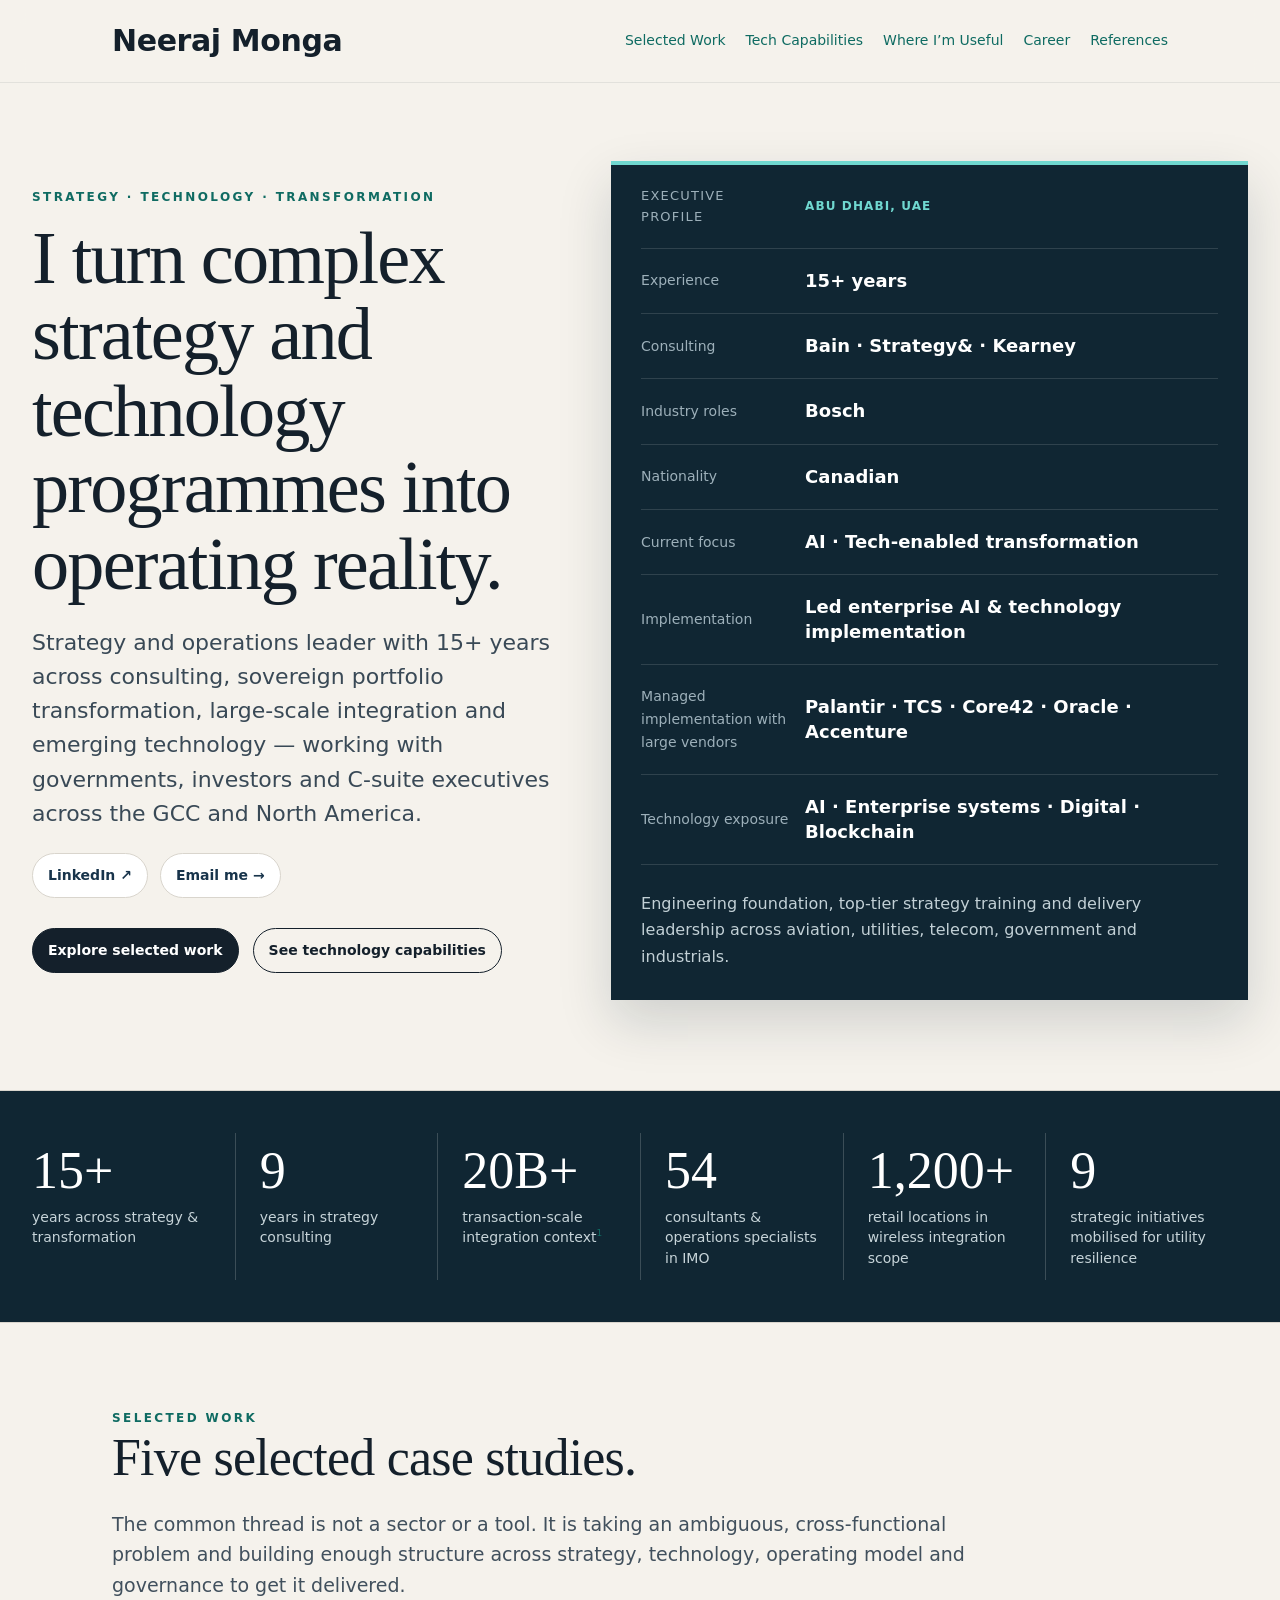
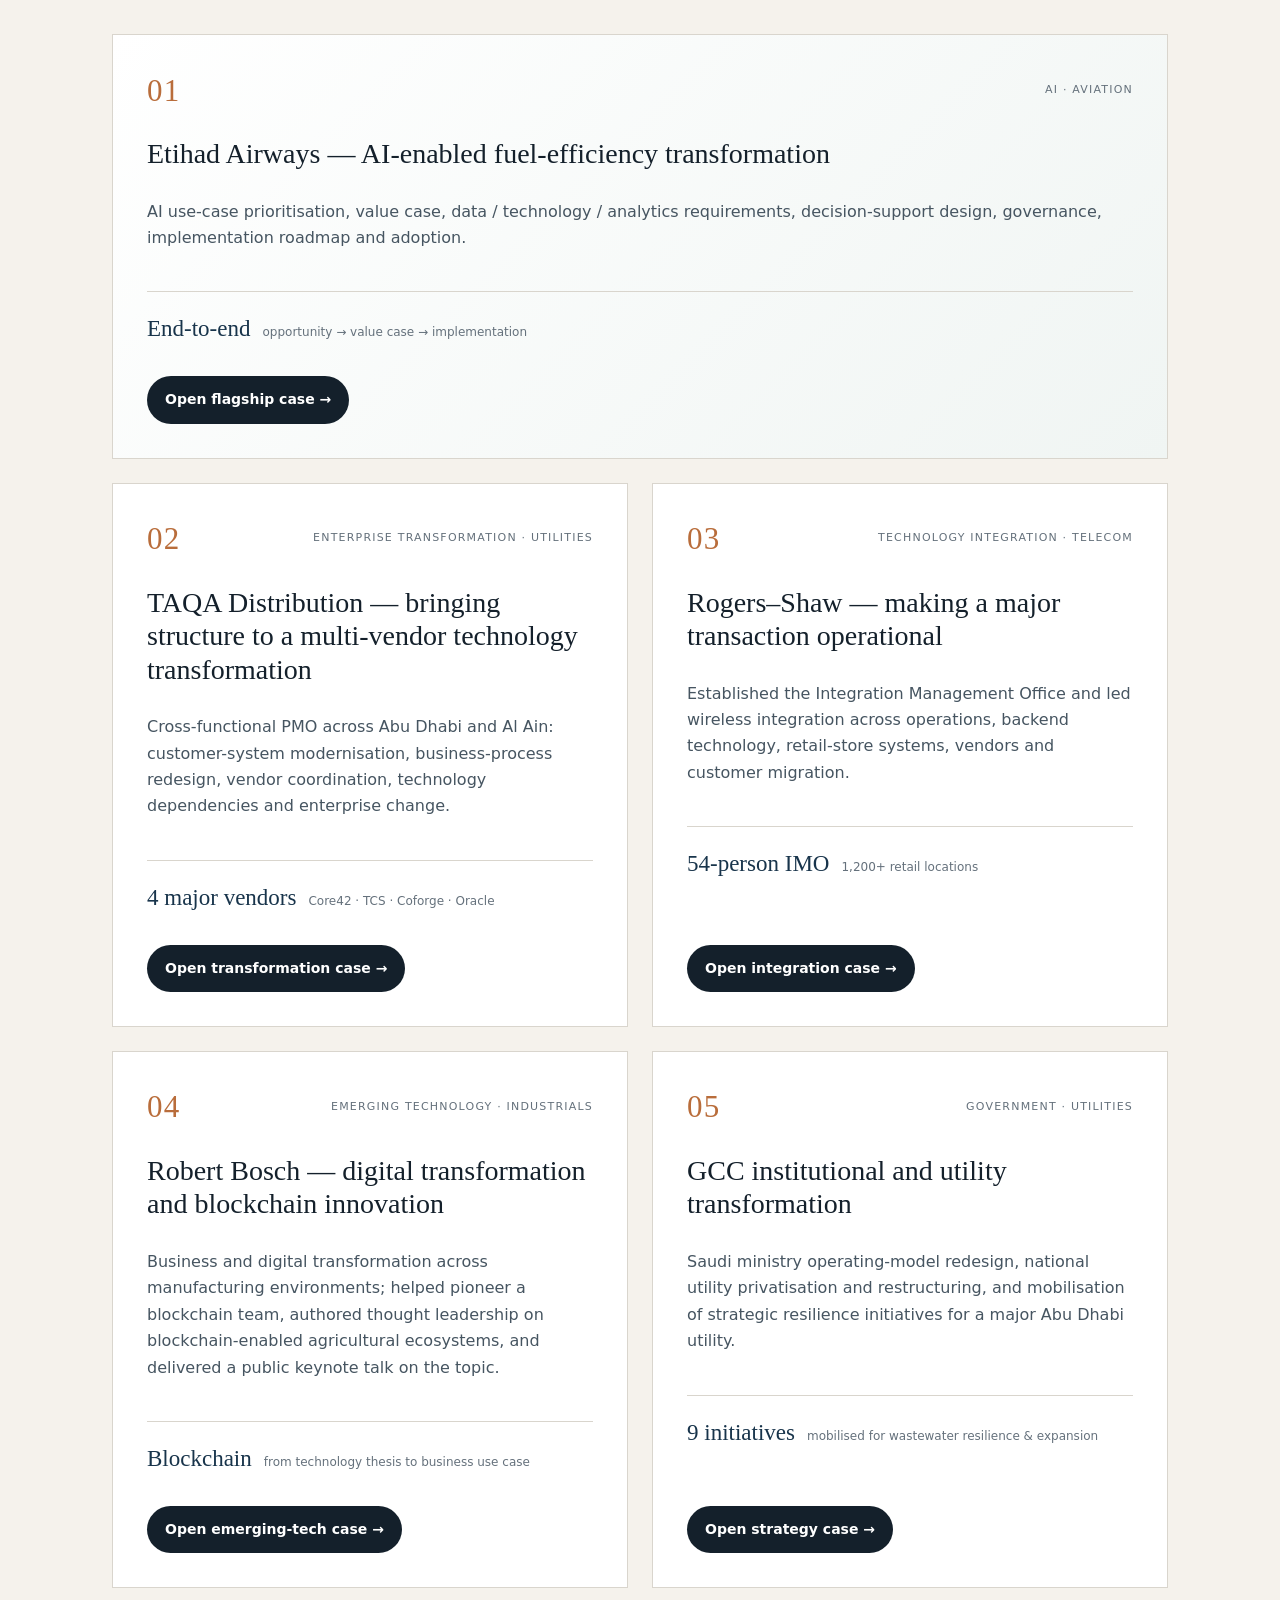
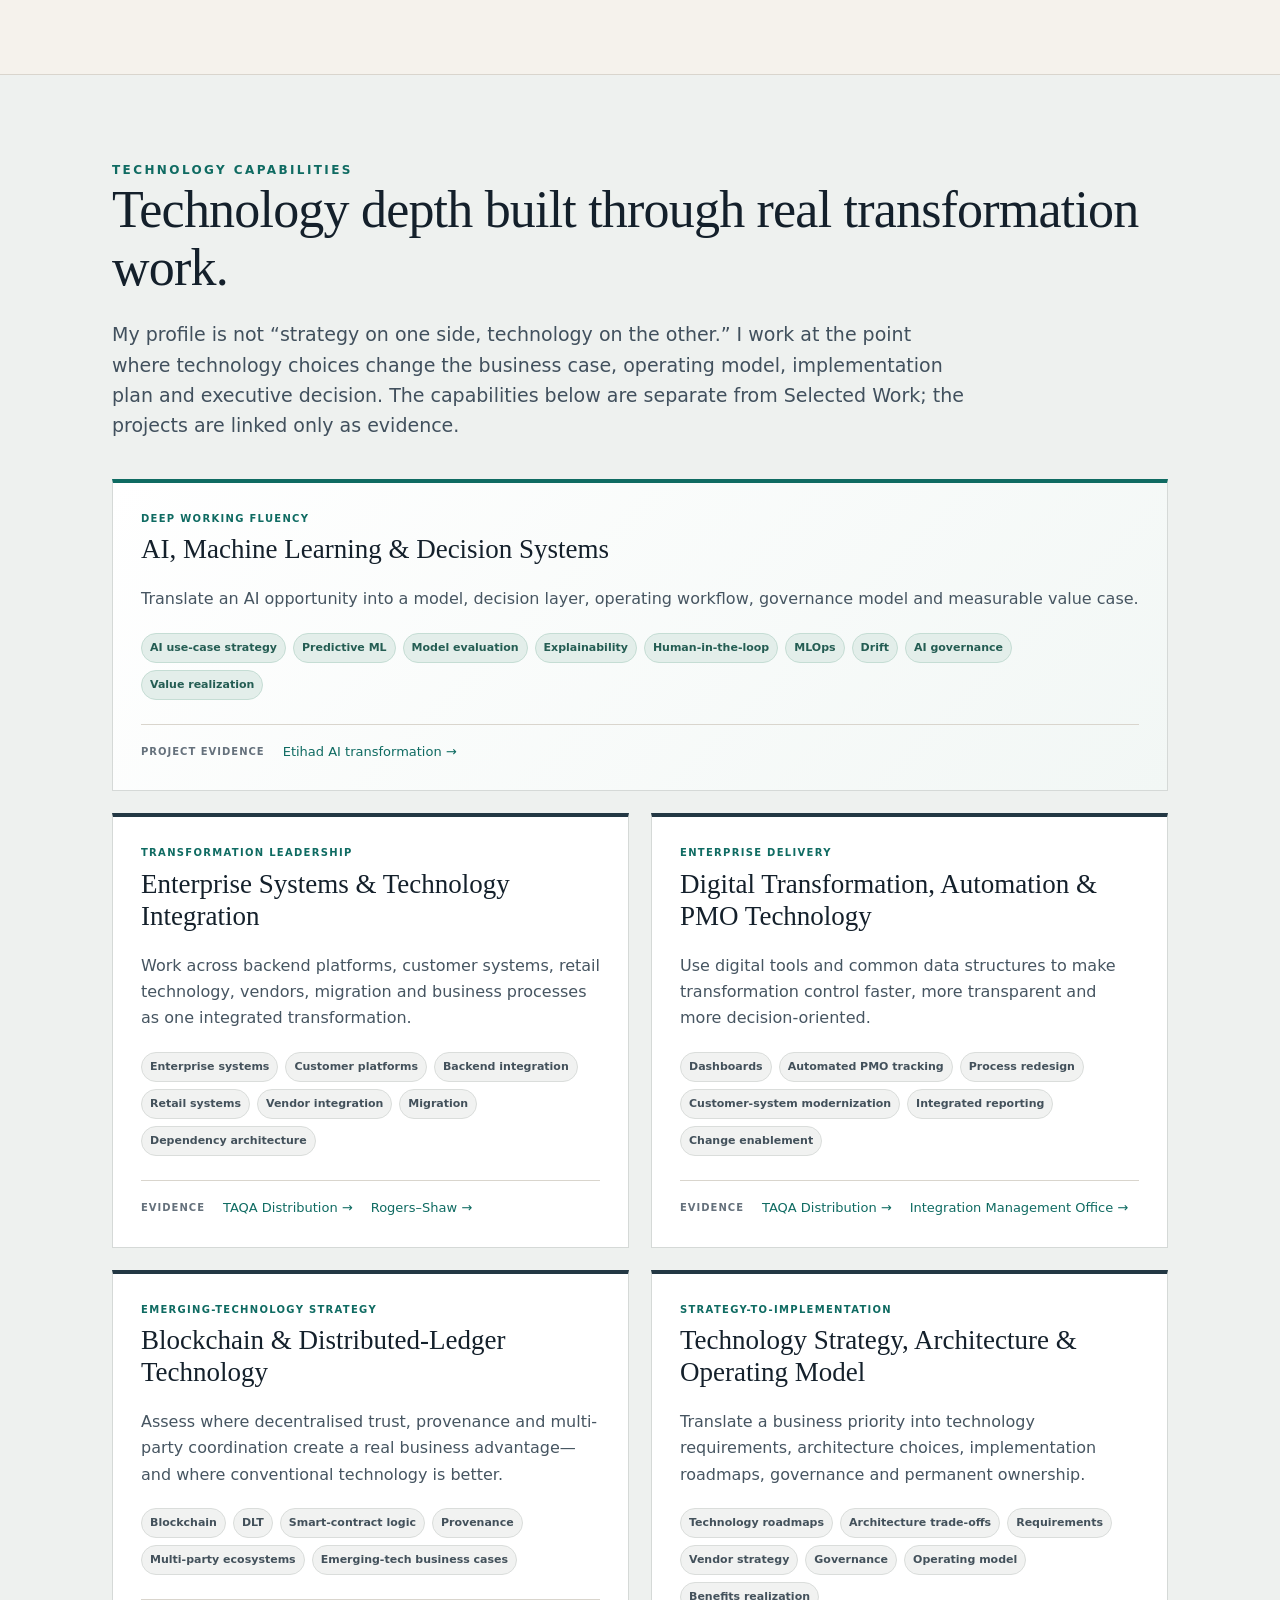
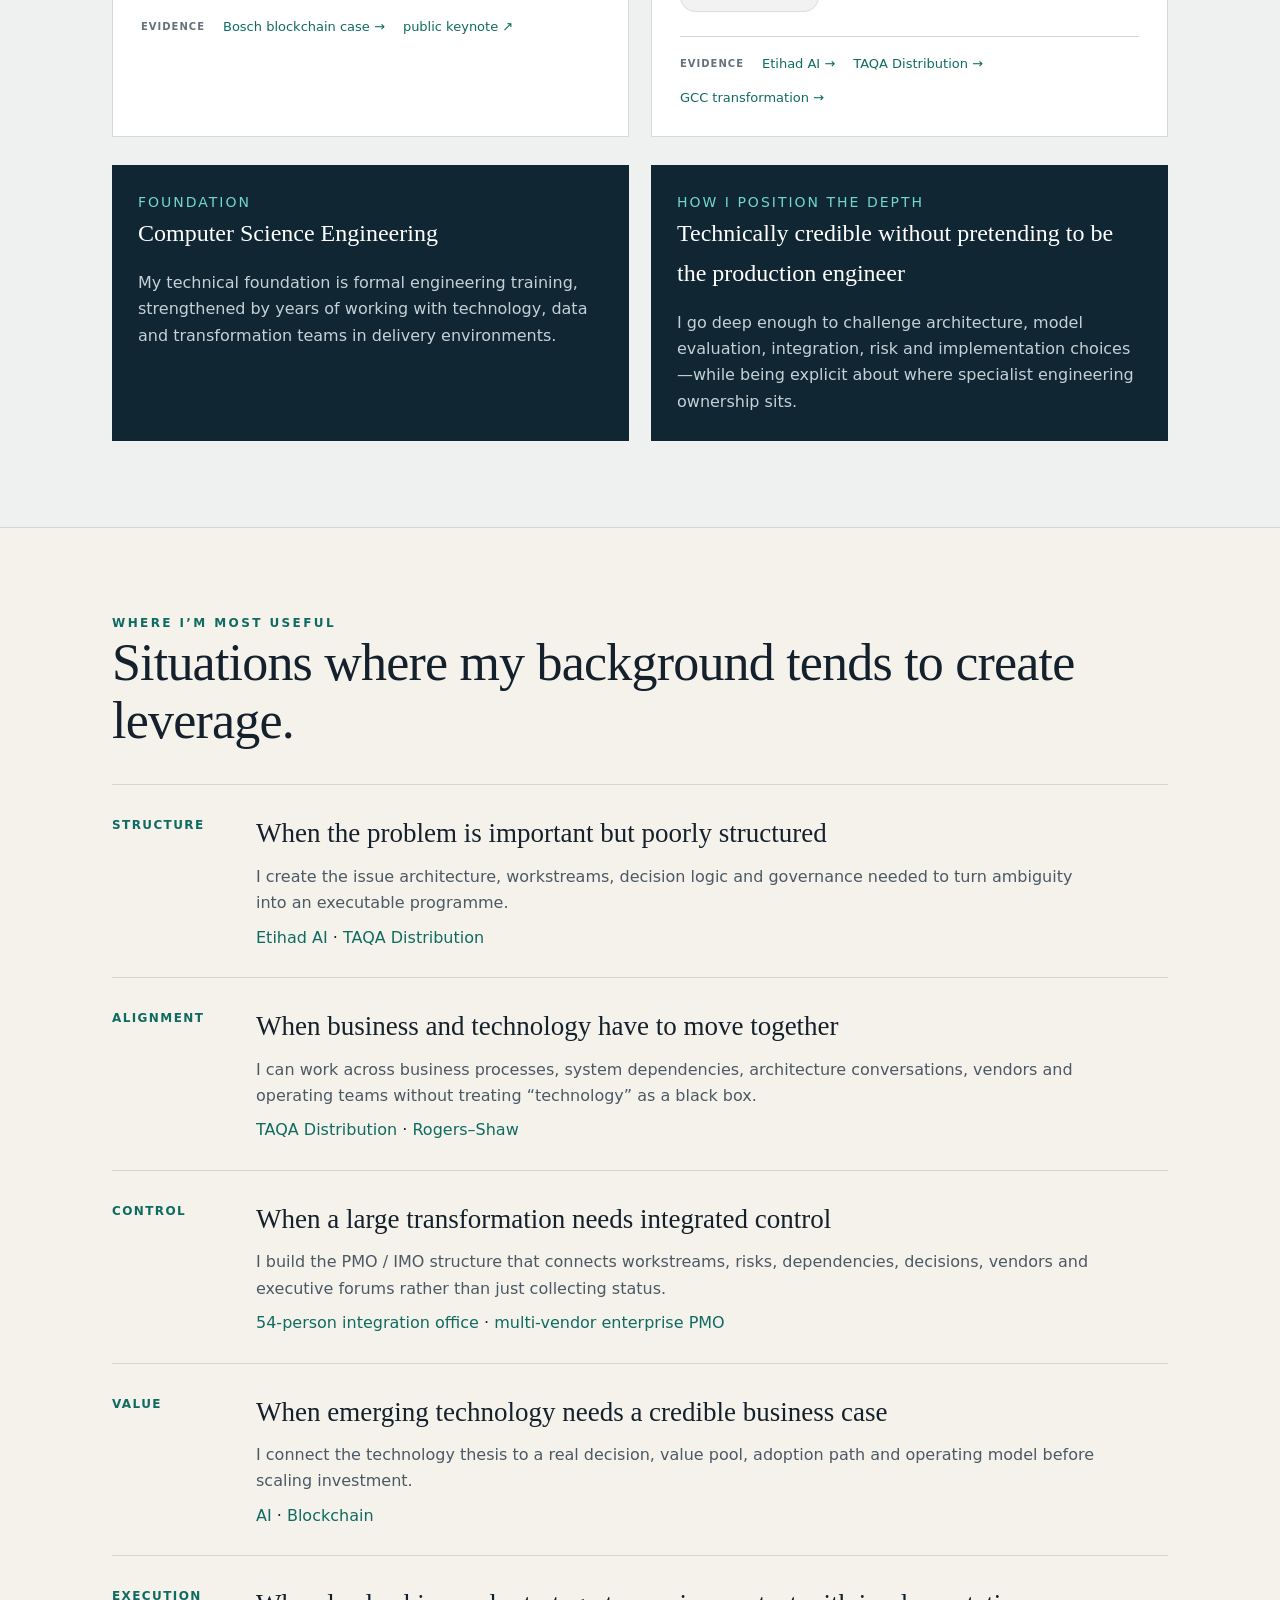
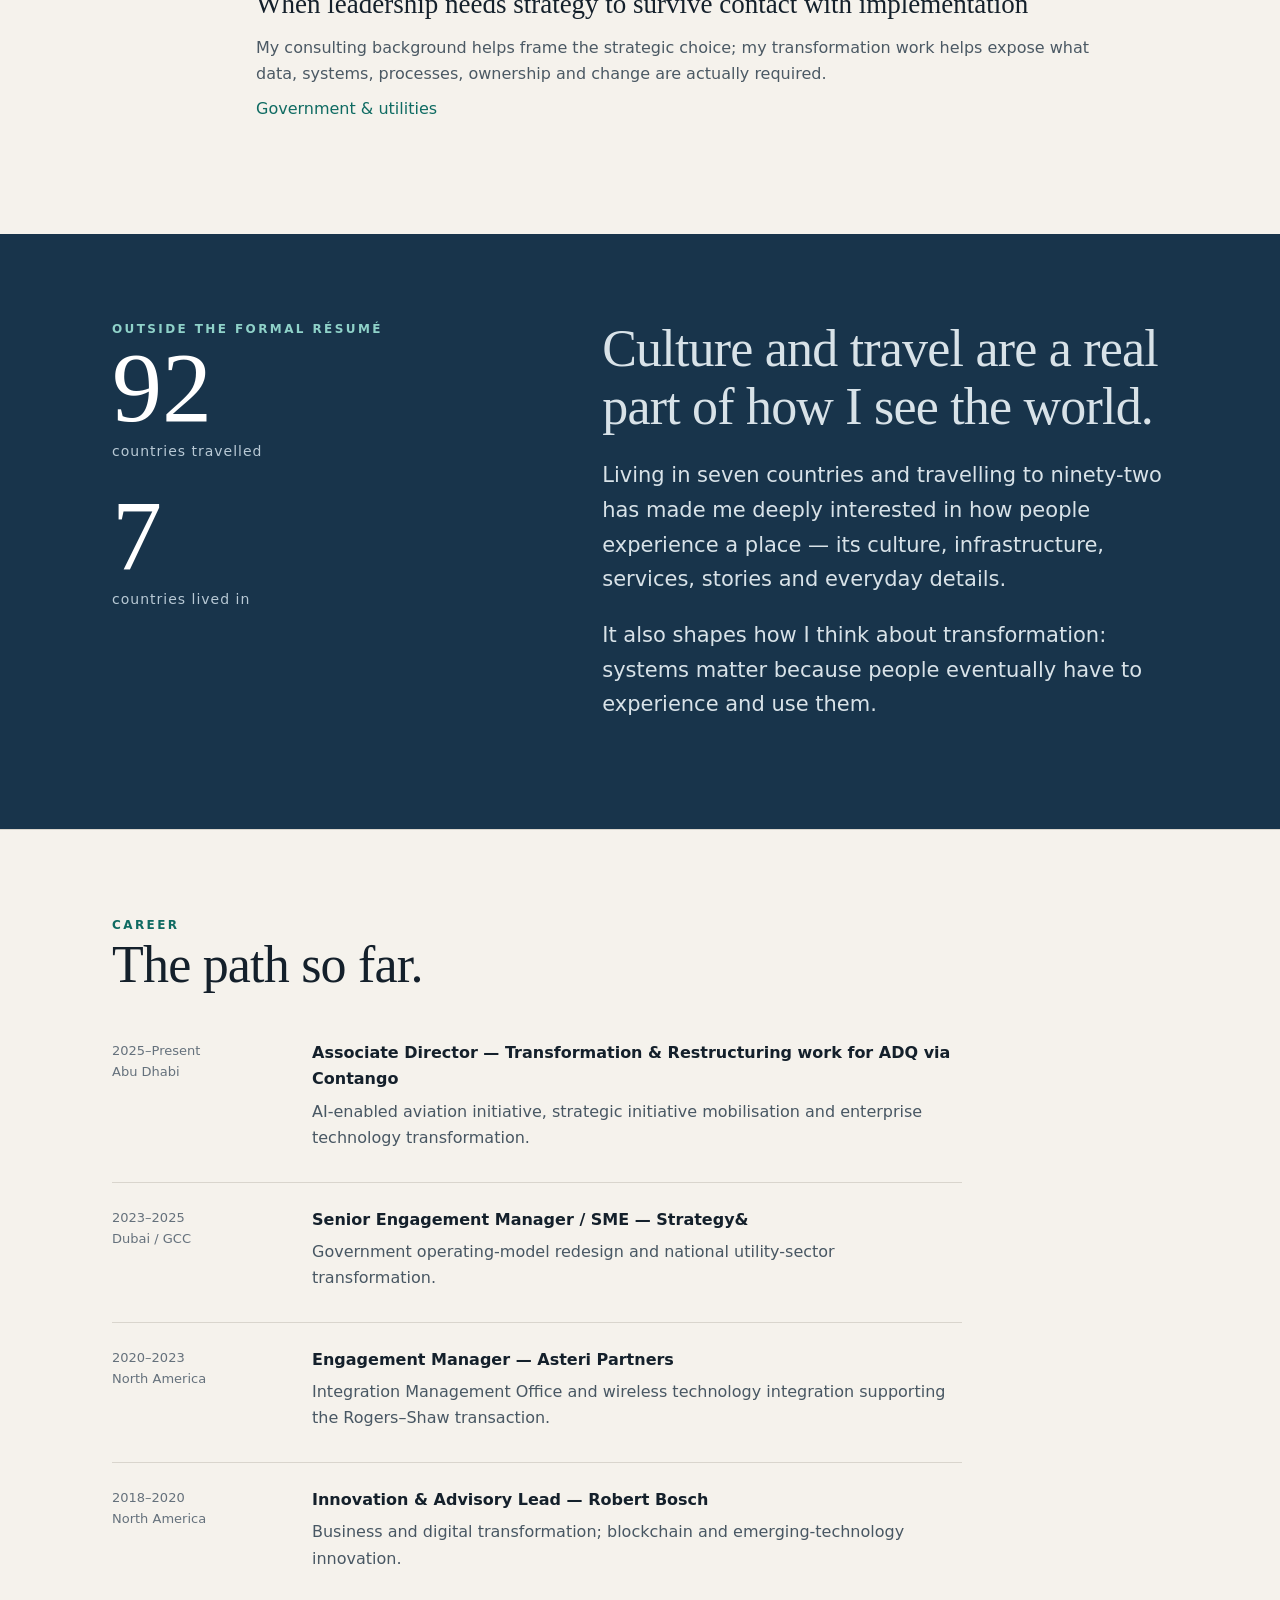
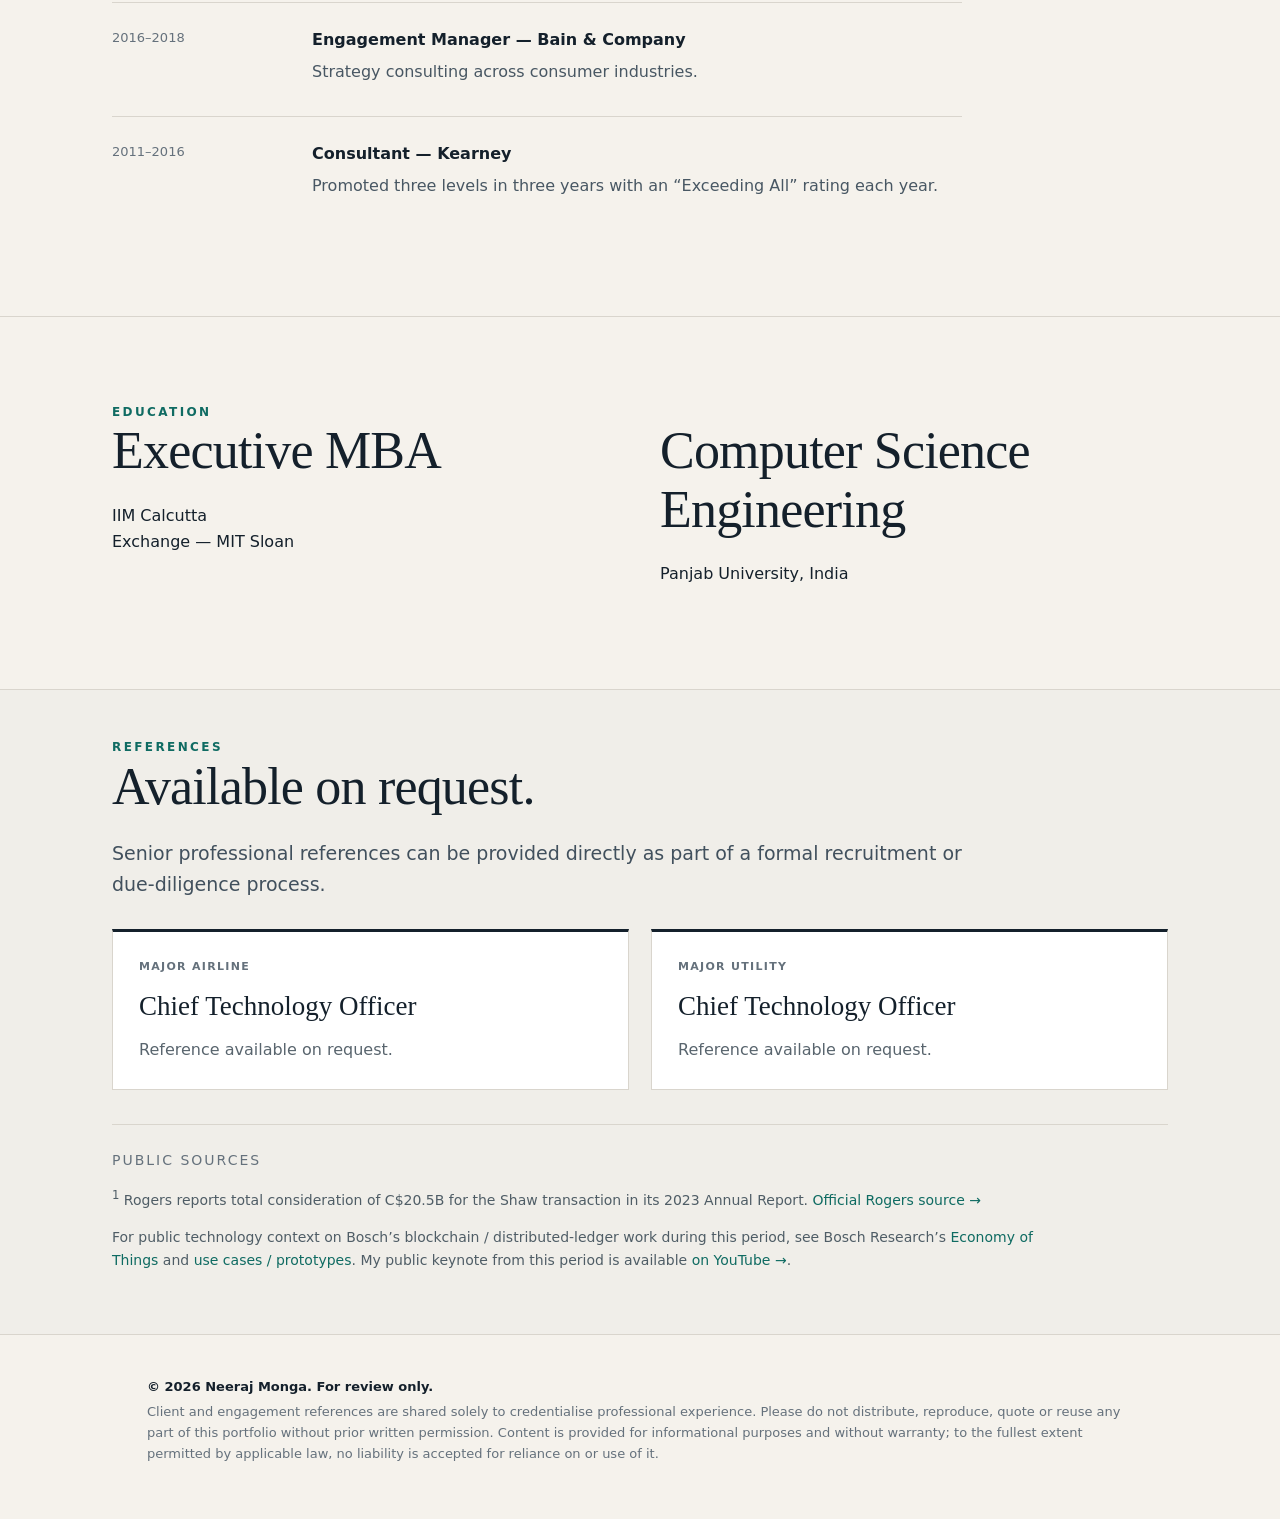
==== commit 2dd92954: "Rename executive profile vendor implementation label" ====
--- a/docs/index.html
+++ b/docs/index.html
@@ -44,7 +44,7 @@
       <div class="exec-row"><span>Nationality</span><strong>Canadian</strong></div>
       <div class="exec-row"><span>Current focus</span><strong>AI · Tech-enabled transformation</strong></div>
       <div class="exec-row"><span>Implementation</span><strong>Led enterprise AI & technology implementation</strong></div>
-      <div class="exec-row"><span>Large tech vendors</span><strong>Palantir · TCS · Core42 · Oracle · Accenture</strong></div>
+      <div class="exec-row"><span>Managed implementation with large vendors</span><strong>Palantir · TCS · Core42 · Oracle · Accenture</strong></div>
       <div class="exec-row"><span>Technology exposure</span><strong>AI · Enterprise systems · Digital · Blockchain</strong></div>
       <p class="exec-summary">Engineering foundation, top-tier strategy training and delivery leadership across aviation, utilities, telecom, government and industrials.</p>
     </aside>
--- a/docs/styles.css
+++ b/docs/styles.css
@@ -453,3 +453,38 @@
 /* Text-only vendor treatment */
 .vendor-names{display:flex;gap:10px;flex-wrap:wrap;margin:18px 0}
 .vendor-names span{display:inline-flex;padding:8px 12px;border:1px solid rgba(255,255,255,.28);border-radius:999px;font-size:13px;font-weight:800;color:#fff}
+
+/* Executive identity refinement */
+nav .wrap{min-height:82px}
+.brand{font-size:30px;font-weight:800;letter-spacing:-.4px;color:var(--ink)}
+.hero-profile{padding-top:78px}
+.hero-positioning{font-family:Georgia,"Times New Roman",serif;font-weight:500;font-size:clamp(52px,5.8vw,78px);line-height:1.03;letter-spacing:-1.8px;max-width:790px;margin:12px 0 24px}
+.exec-profile{min-height:0}
+
+/* Unnumbered technology capability cards */
+.capability-head{display:block}
+.capability-num{display:none}
+.capability-level{margin-bottom:7px}
+
+/* Outcome-led usefulness labels */
+.useful-item{grid-template-columns:120px 1fr;gap:24px}
+.useful-item .useful-outcome{font-family:Inter,ui-sans-serif,system-ui,-apple-system,BlinkMacSystemFont,"Segoe UI",sans-serif;font-size:12px;line-height:1;text-transform:uppercase;letter-spacing:1.4px;font-weight:800;color:var(--accent);padding-top:8px}
+.useful-item h3{margin-top:0}
+
+/* Professional references */
+.reference-cards{display:grid;grid-template-columns:1fr 1fr;gap:22px;margin-top:30px}
+.reference-card{background:#fff;border:1px solid var(--line);border-top:3px solid var(--ink);padding:26px}
+.reference-role{text-transform:uppercase;letter-spacing:1.3px;font-size:11px;font-weight:800;color:var(--muted)}
+.reference-card h3{font-family:Georgia,"Times New Roman",serif;font-size:27px;font-weight:500;margin:8px 0 8px}
+.reference-card p{color:#59656e;margin:0}
+.public-source-block{margin-top:34px;padding-top:24px;border-top:1px solid var(--line)}
+.portfolio-legal{max-width:1050px;line-height:1.6}
+.portfolio-legal strong{display:block;color:var(--ink);margin-bottom:4px}
+
+@media(max-width:800px){
+  .brand{font-size:25px}
+  nav .wrap{min-height:72px}
+  .reference-cards{grid-template-columns:1fr}
+  .useful-item{grid-template-columns:1fr;gap:6px}
+  .useful-item .useful-outcome{padding-top:0}
+}
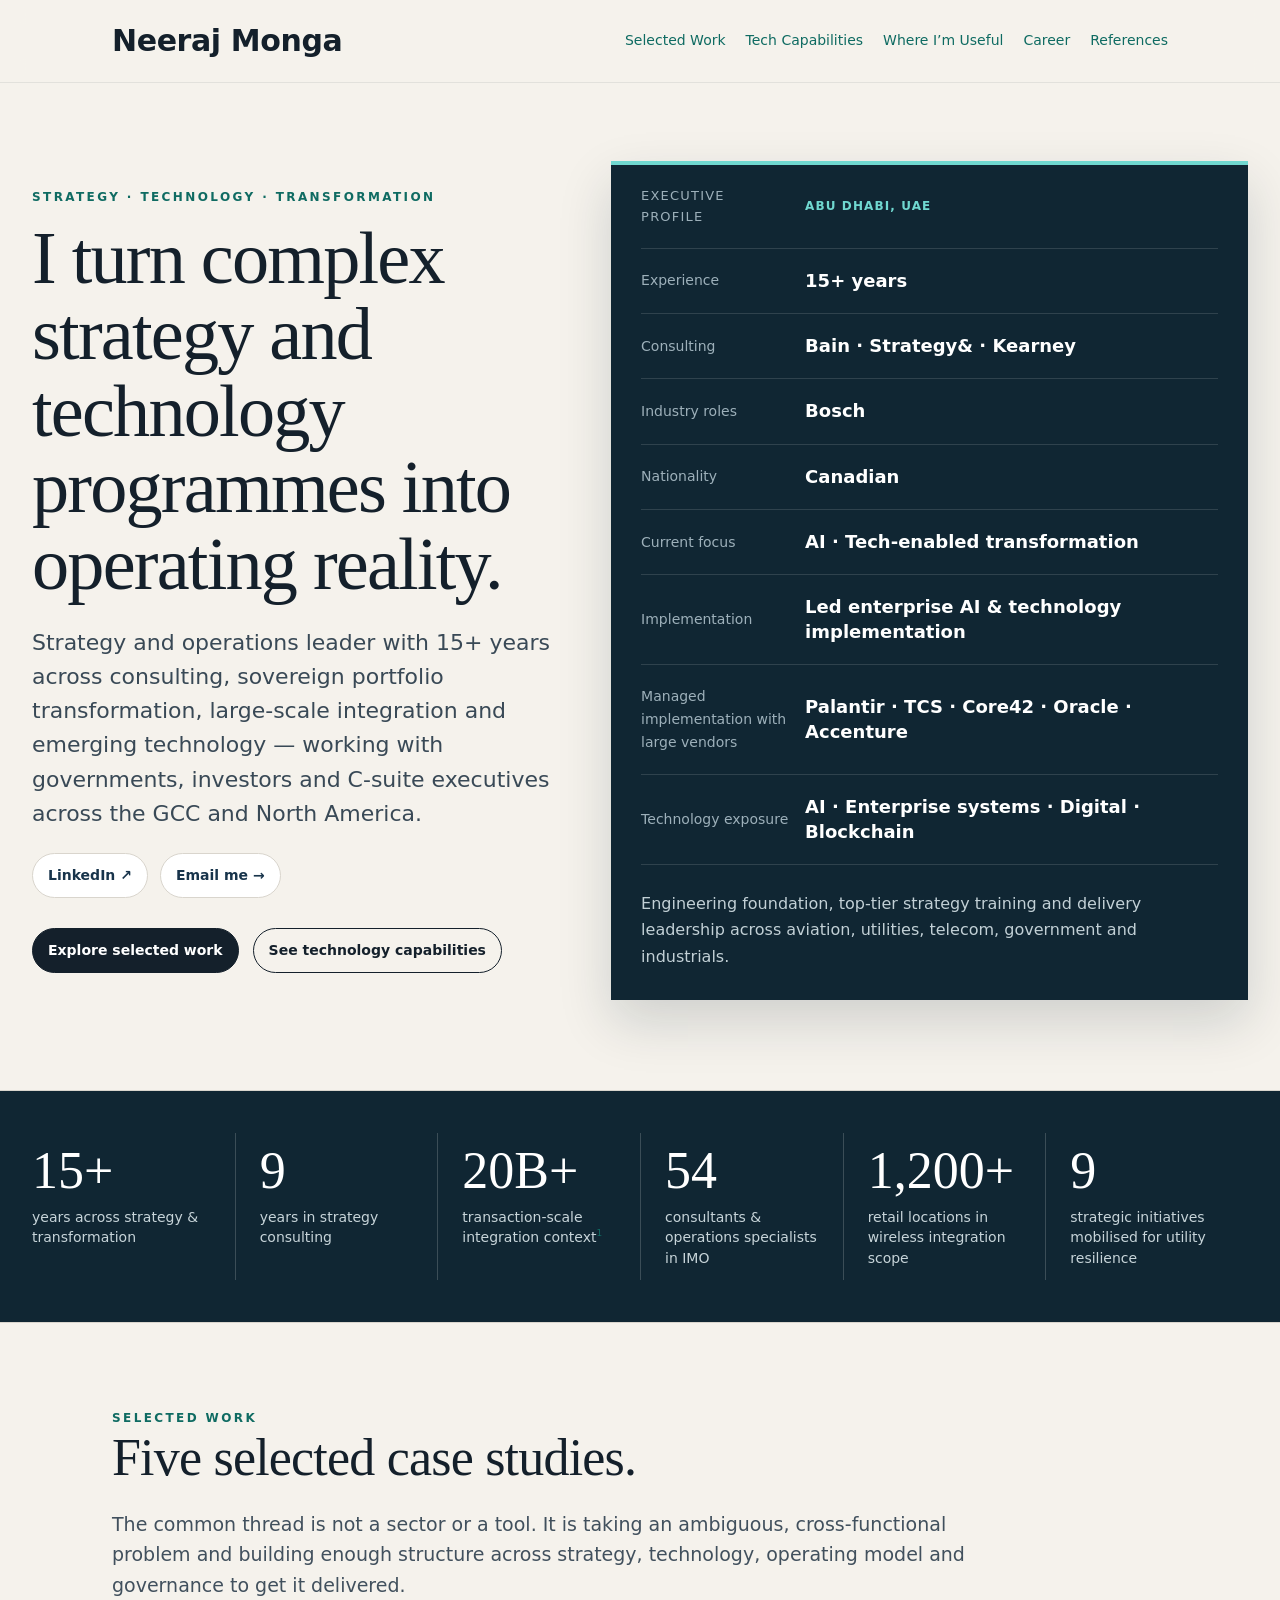
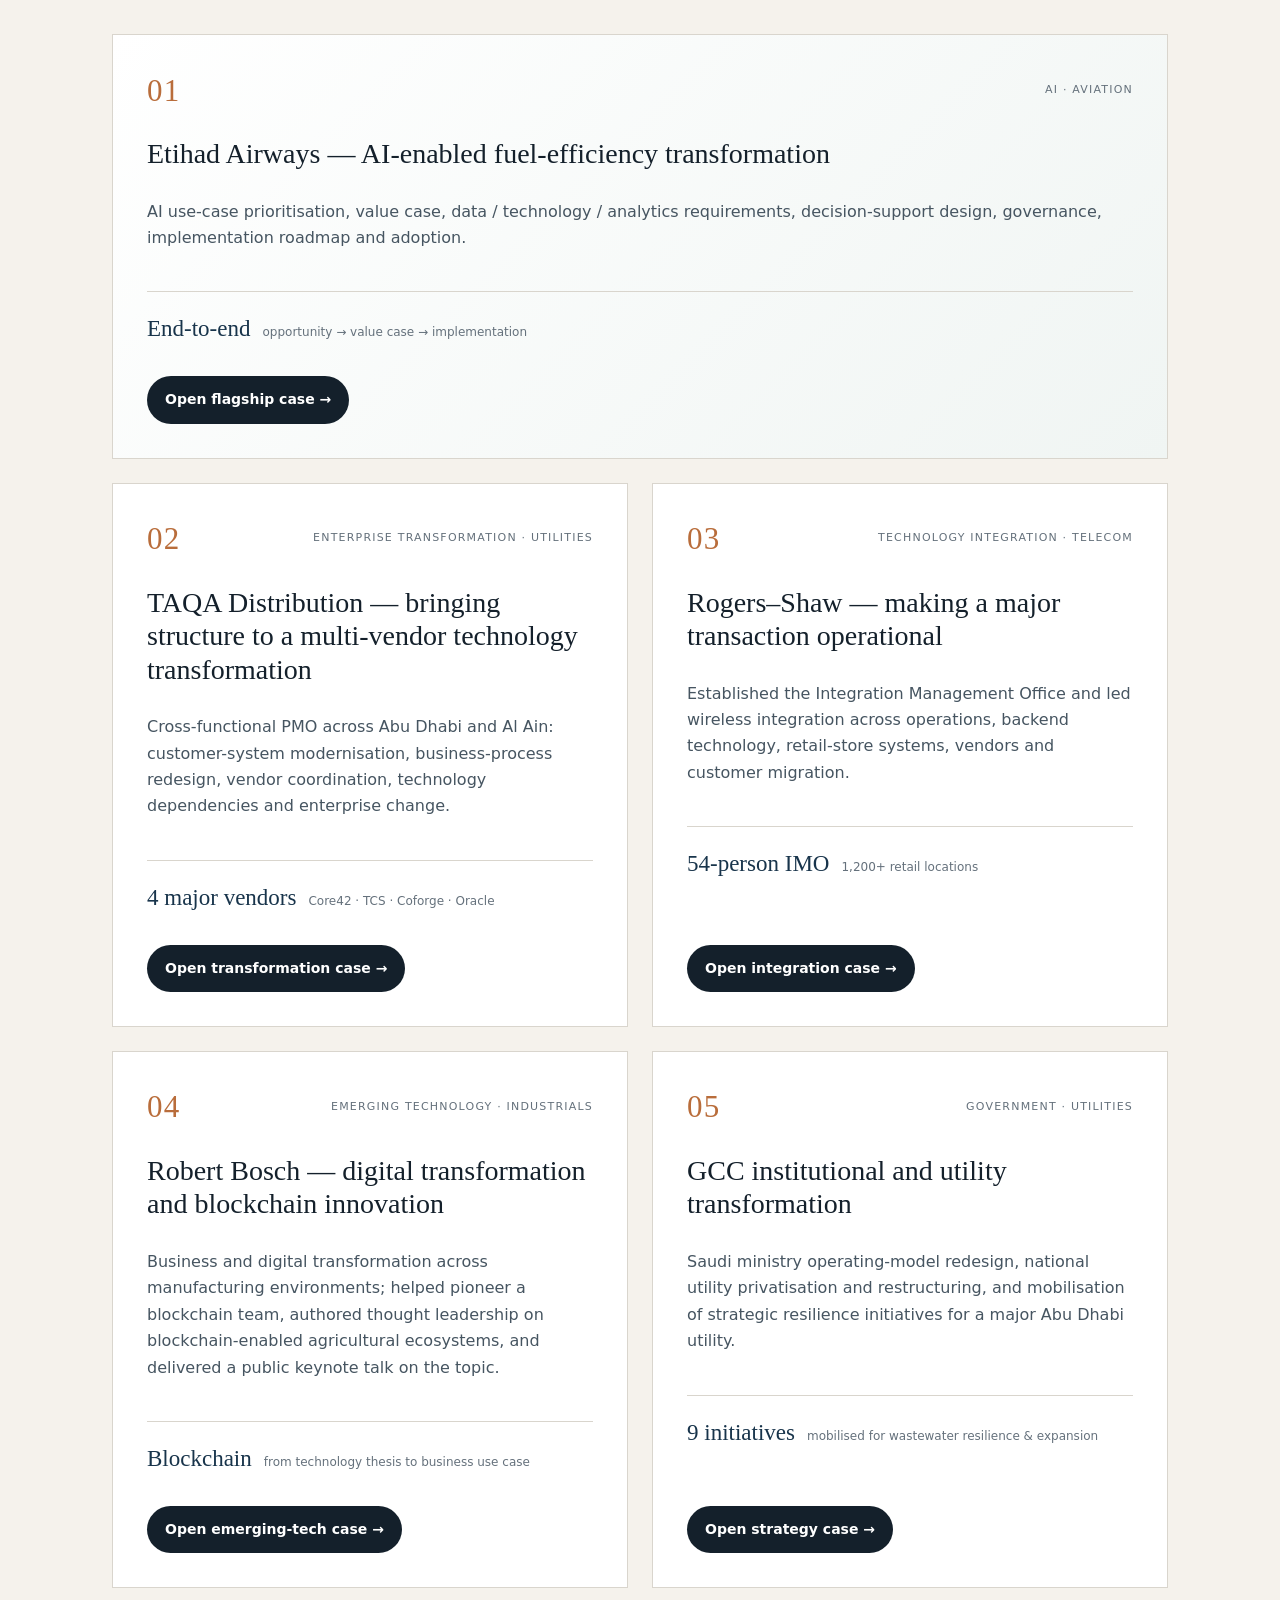
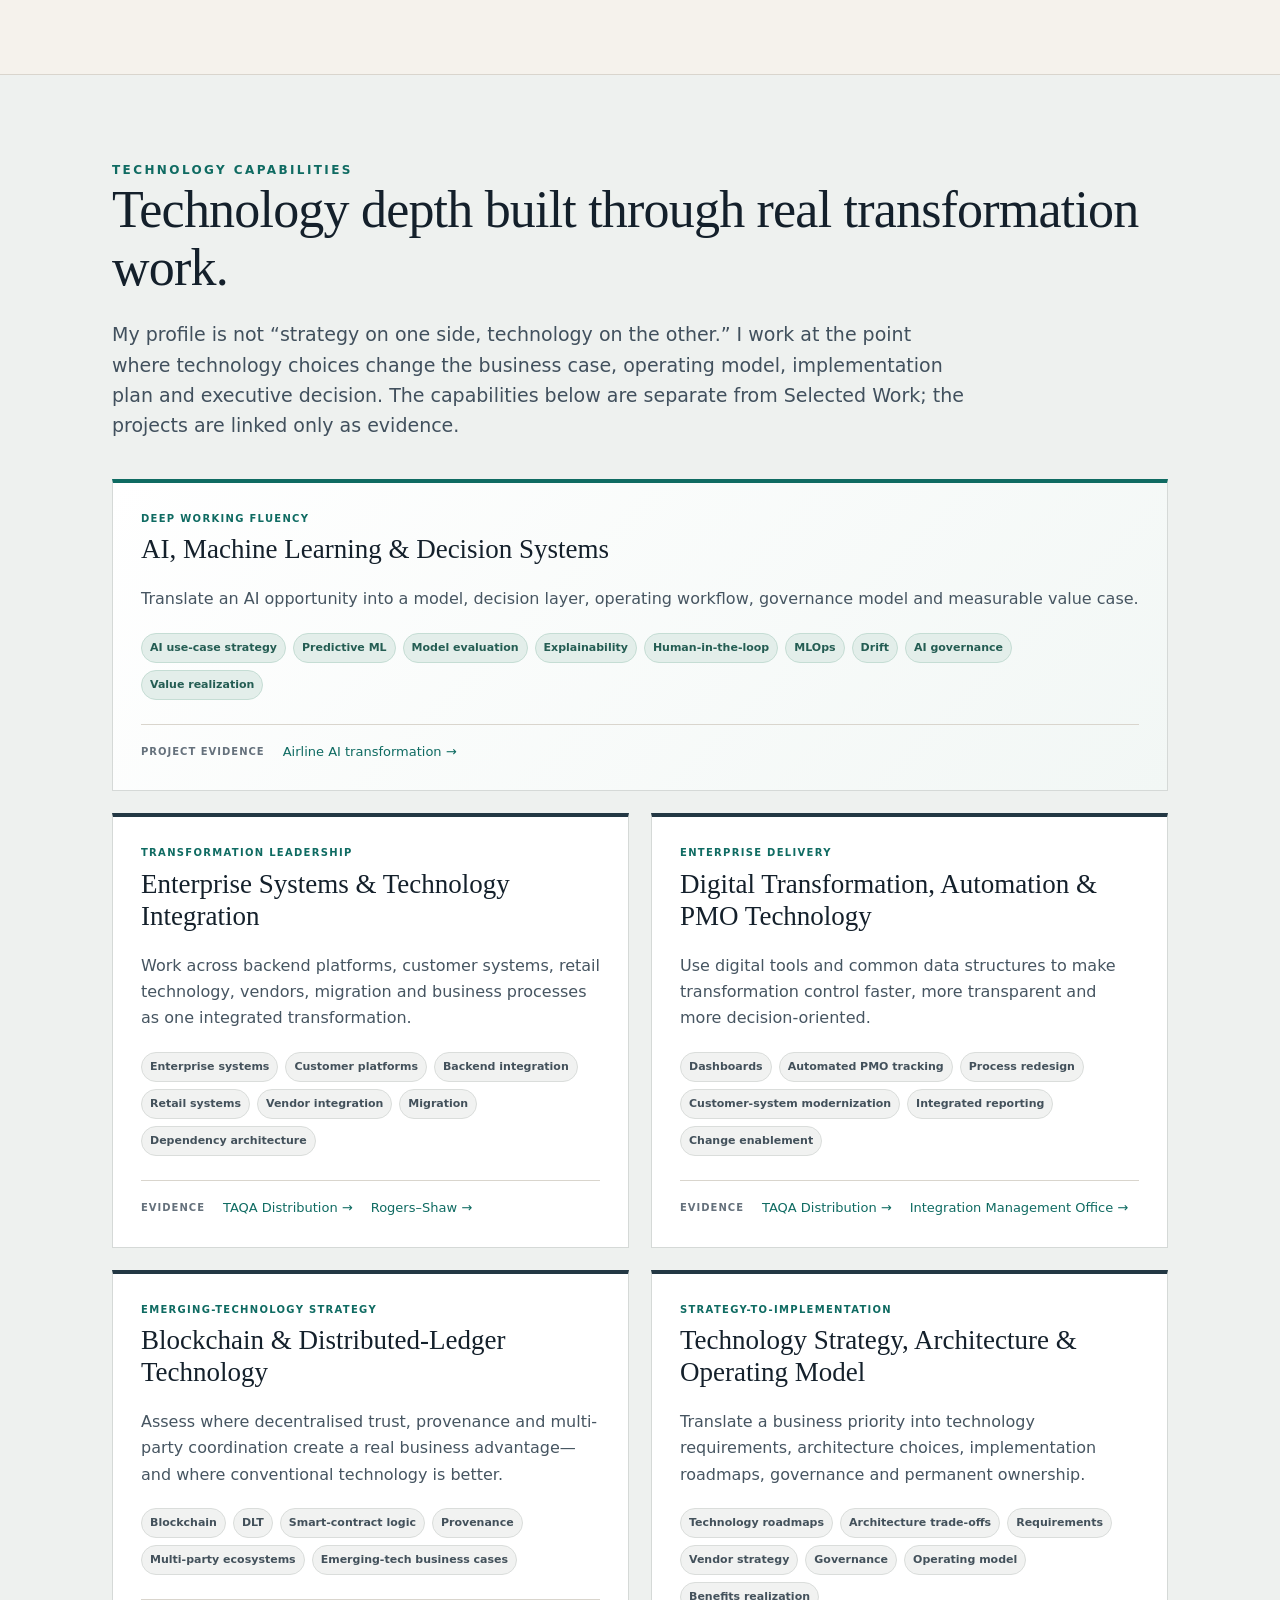
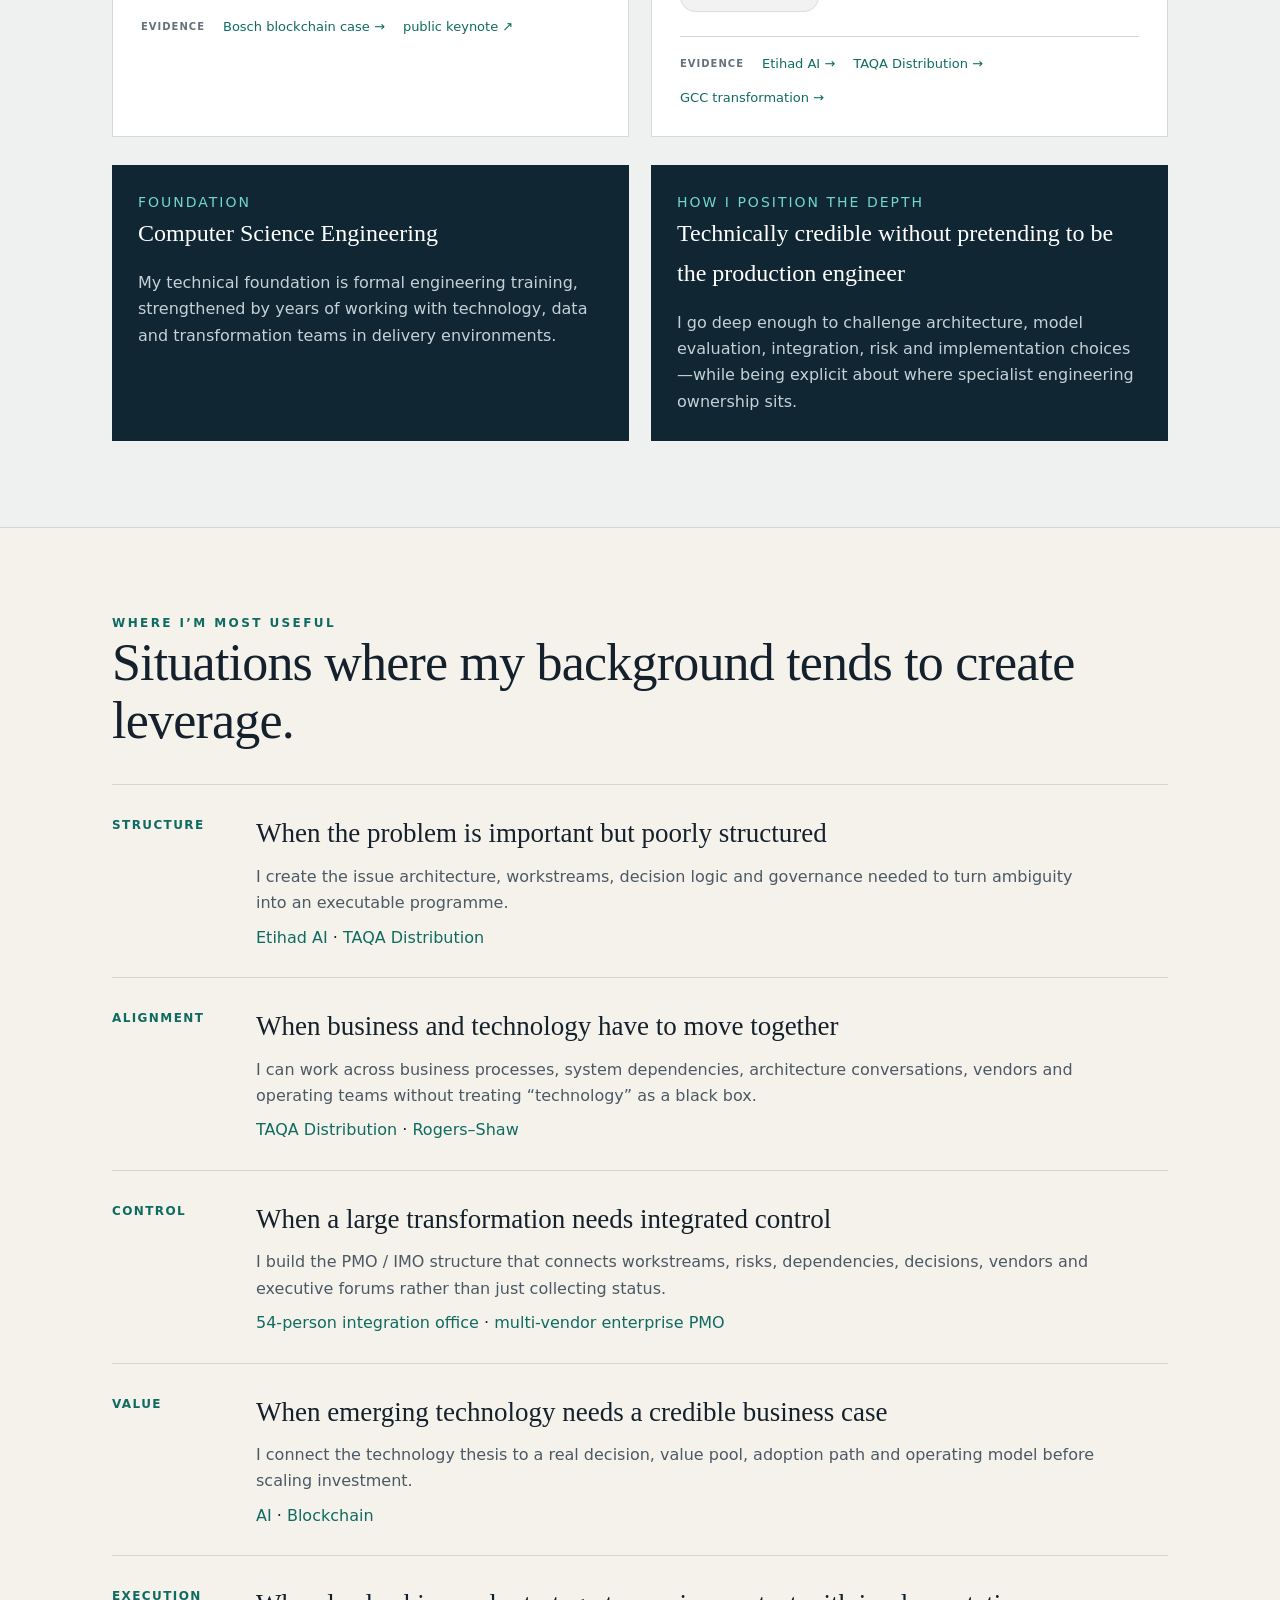
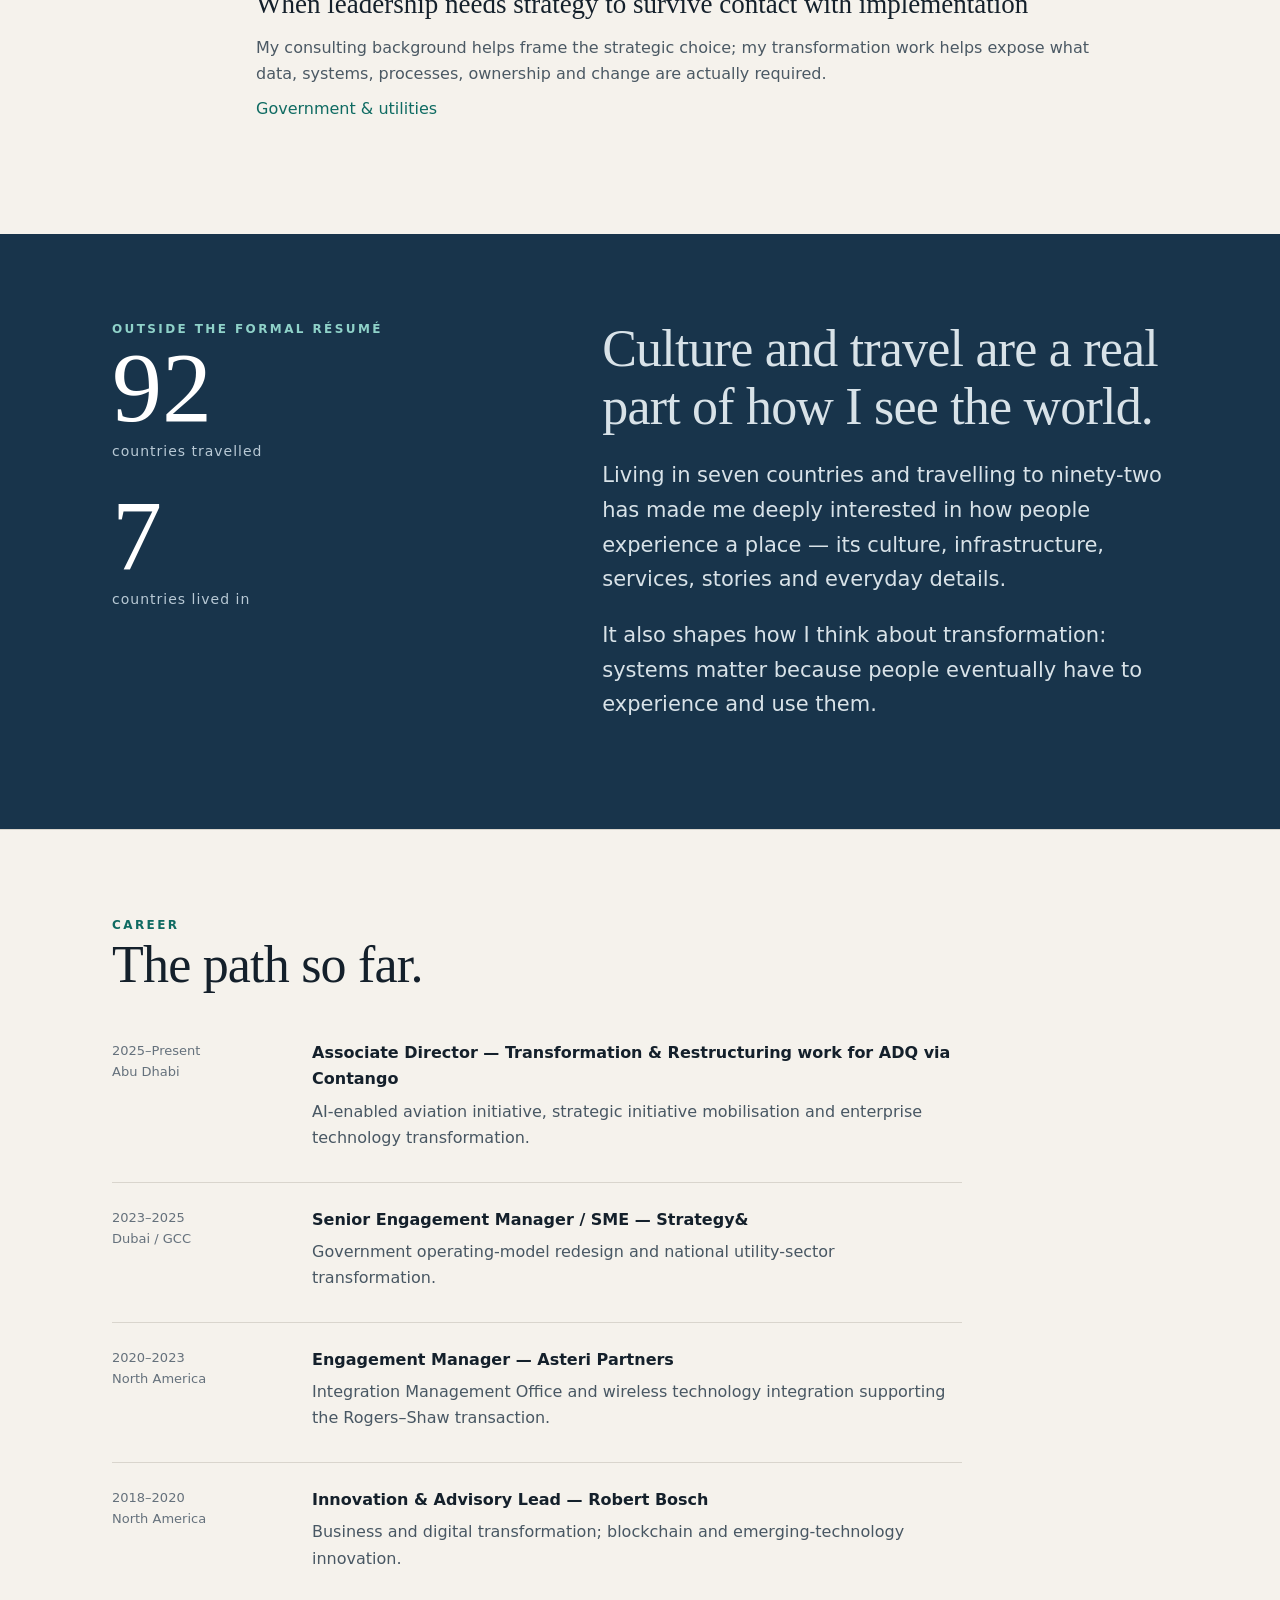
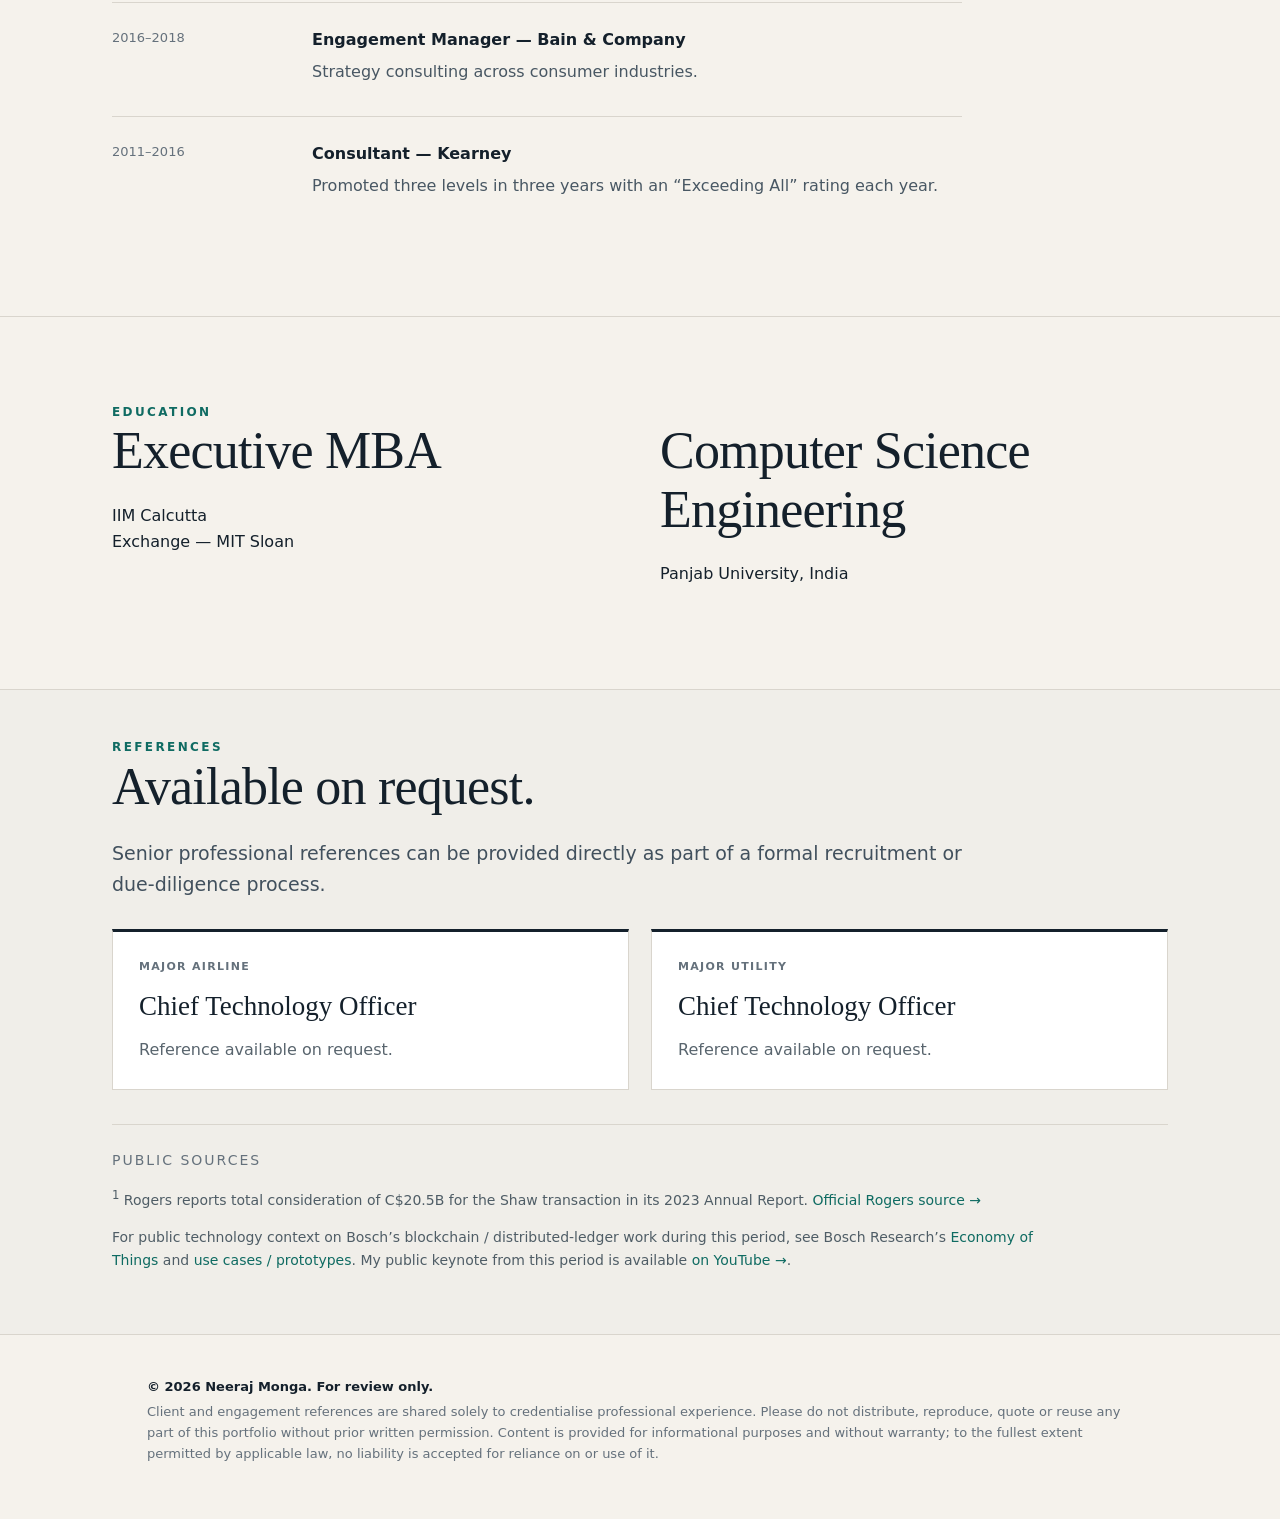
==== commit ab4a2a61: "Simplify airline AI project evidence label" ====
--- a/docs/index.html
+++ b/docs/index.html
@@ -147,7 +147,7 @@
         <div class="capability-tags">
           <span>AI use-case strategy</span><span>Predictive ML</span><span>Model evaluation</span><span>Explainability</span><span>Human-in-the-loop</span><span>MLOps</span><span>Drift</span><span>AI governance</span><span>Value realization</span>
         </div>
-        <div class="capability-proof"><strong>Project evidence</strong><a href="cases/aviation-ai.html">Etihad AI transformation →</a></div>
+        <div class="capability-proof"><strong>Project evidence</strong><a href="cases/aviation-ai.html">Airline AI transformation →</a></div>
       </article>
 
       
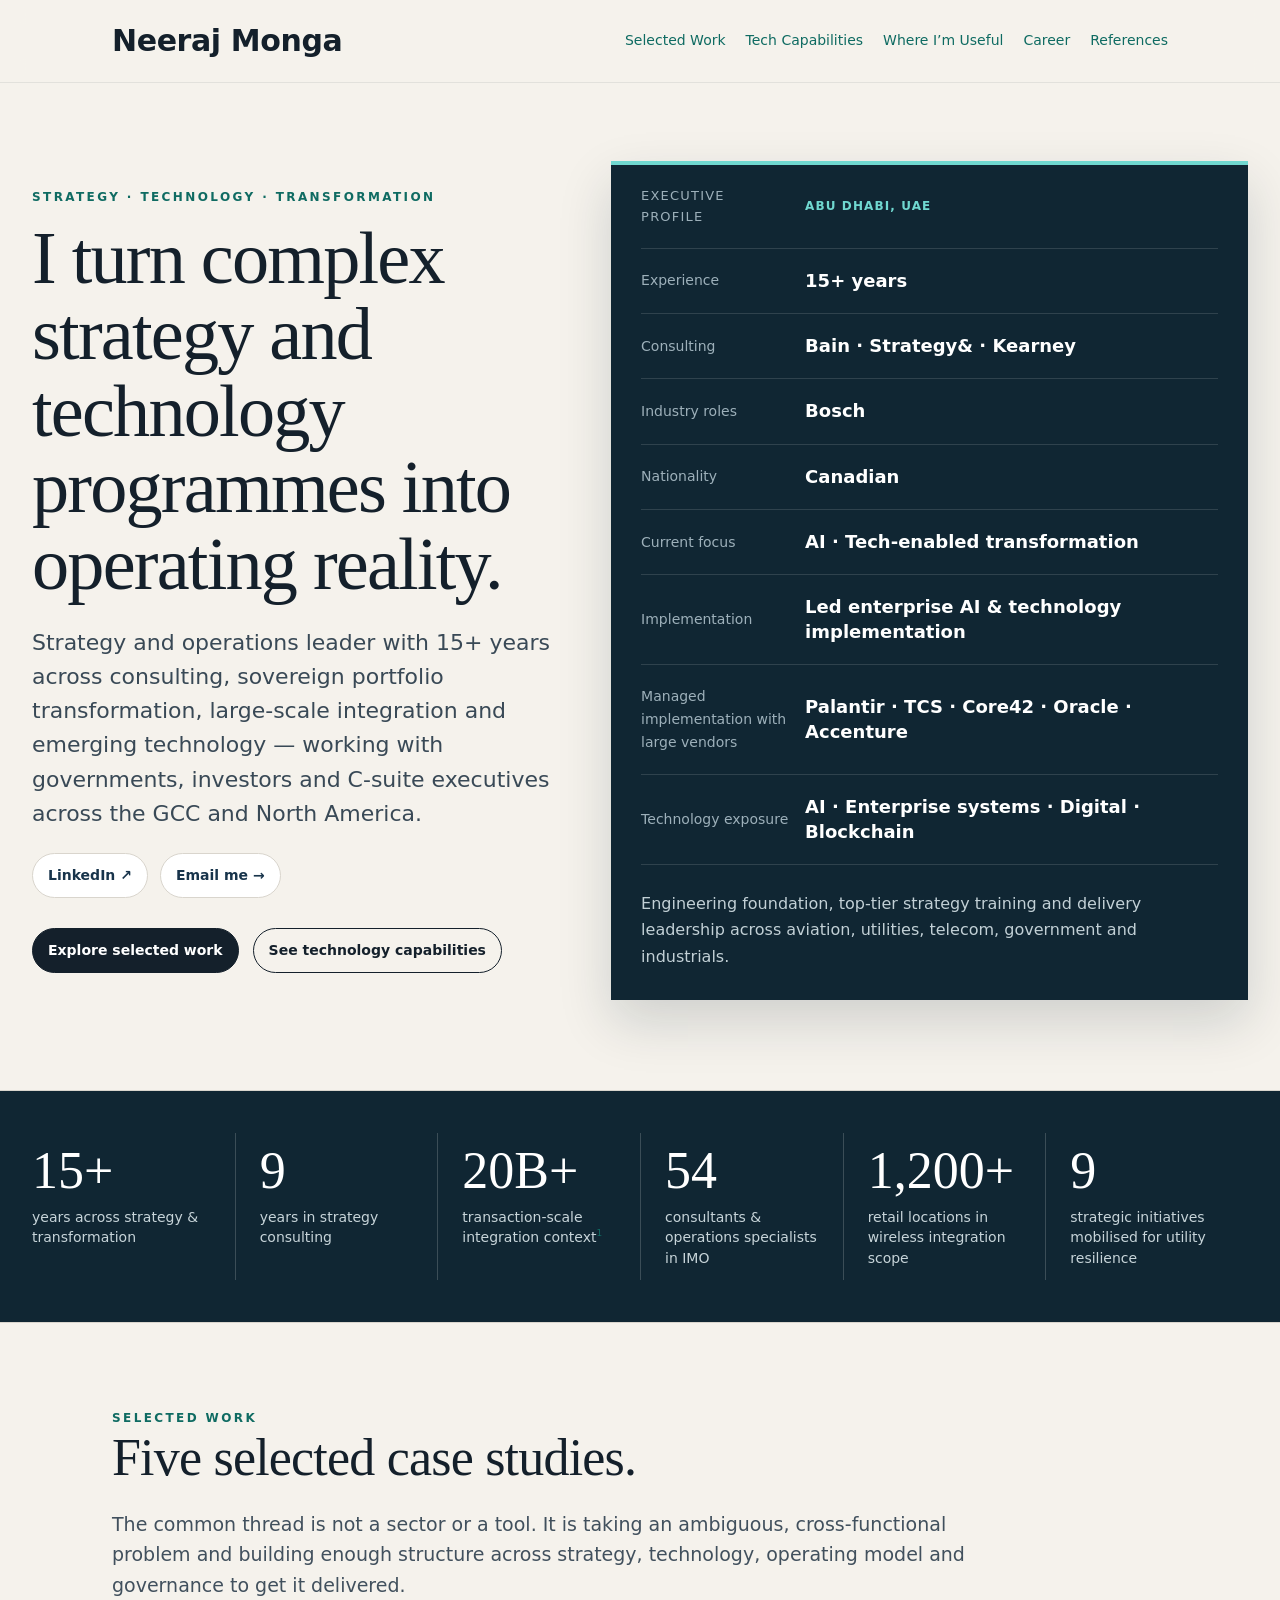
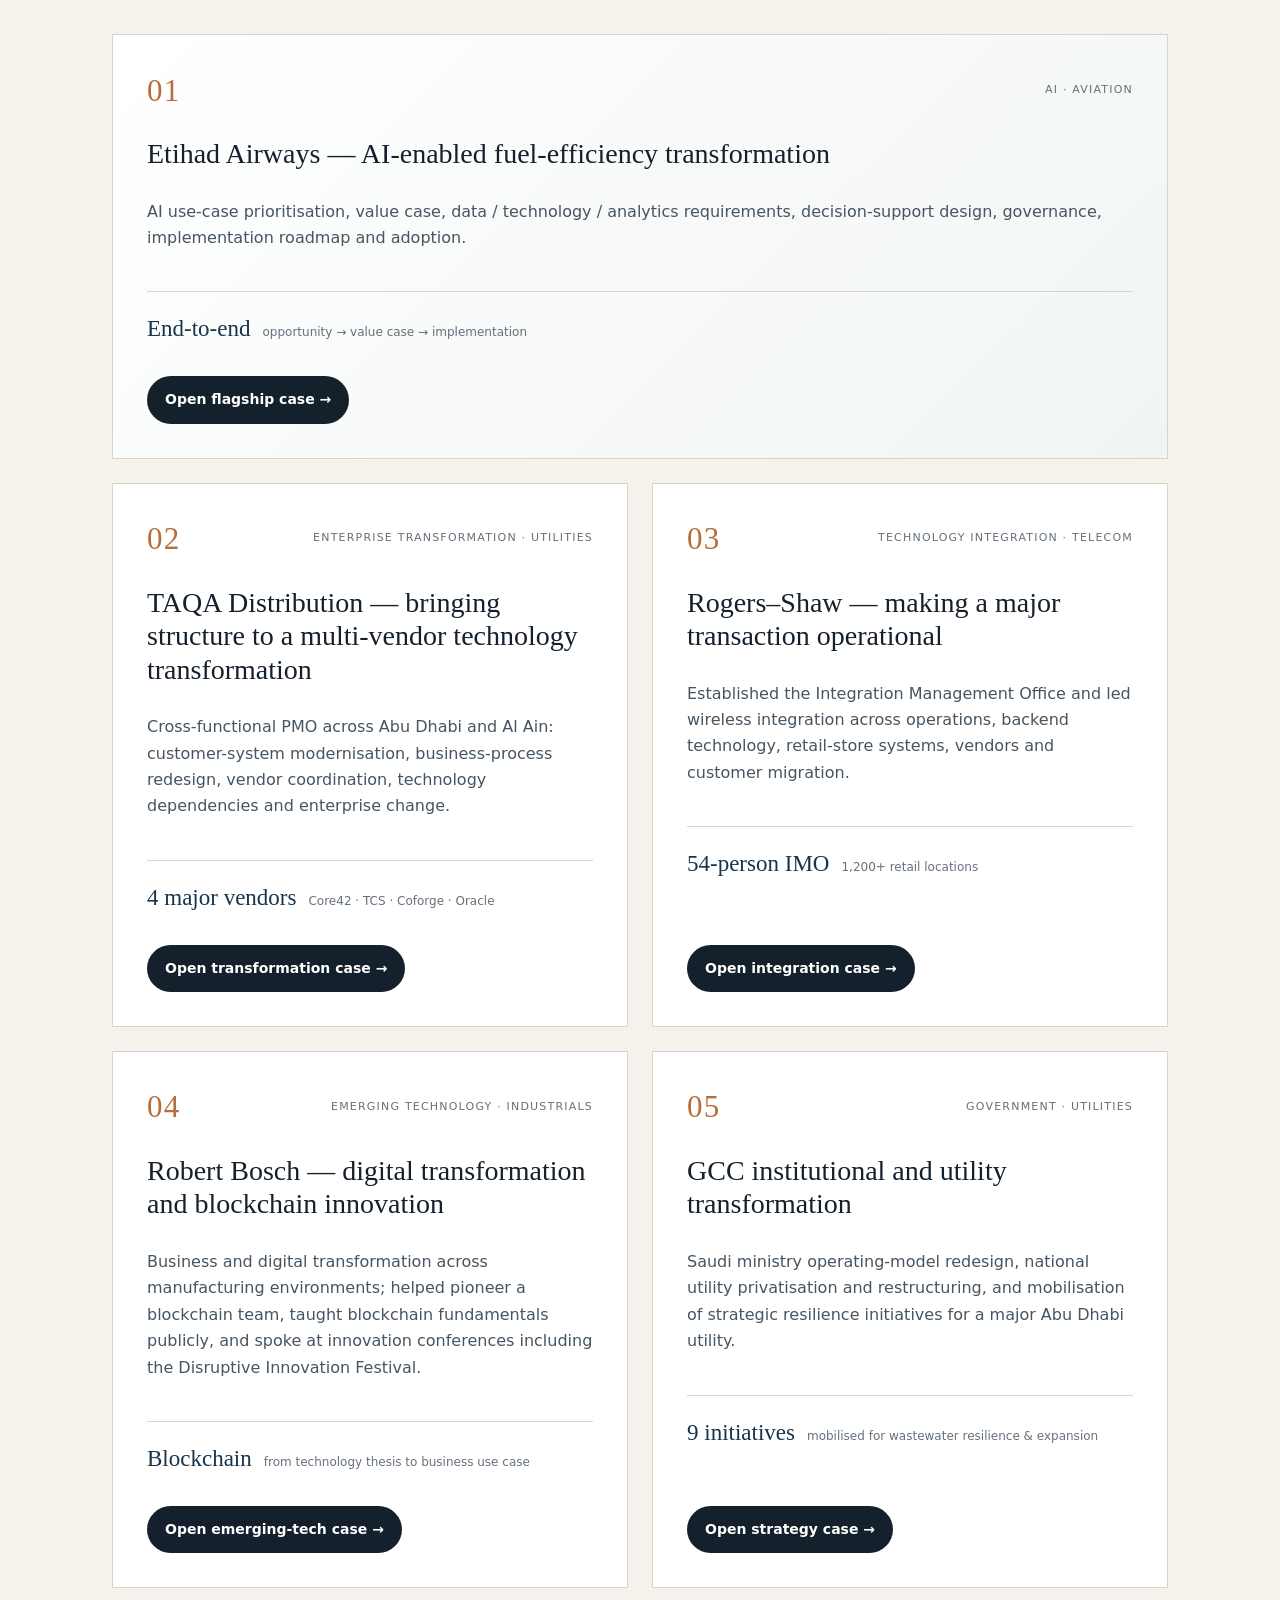
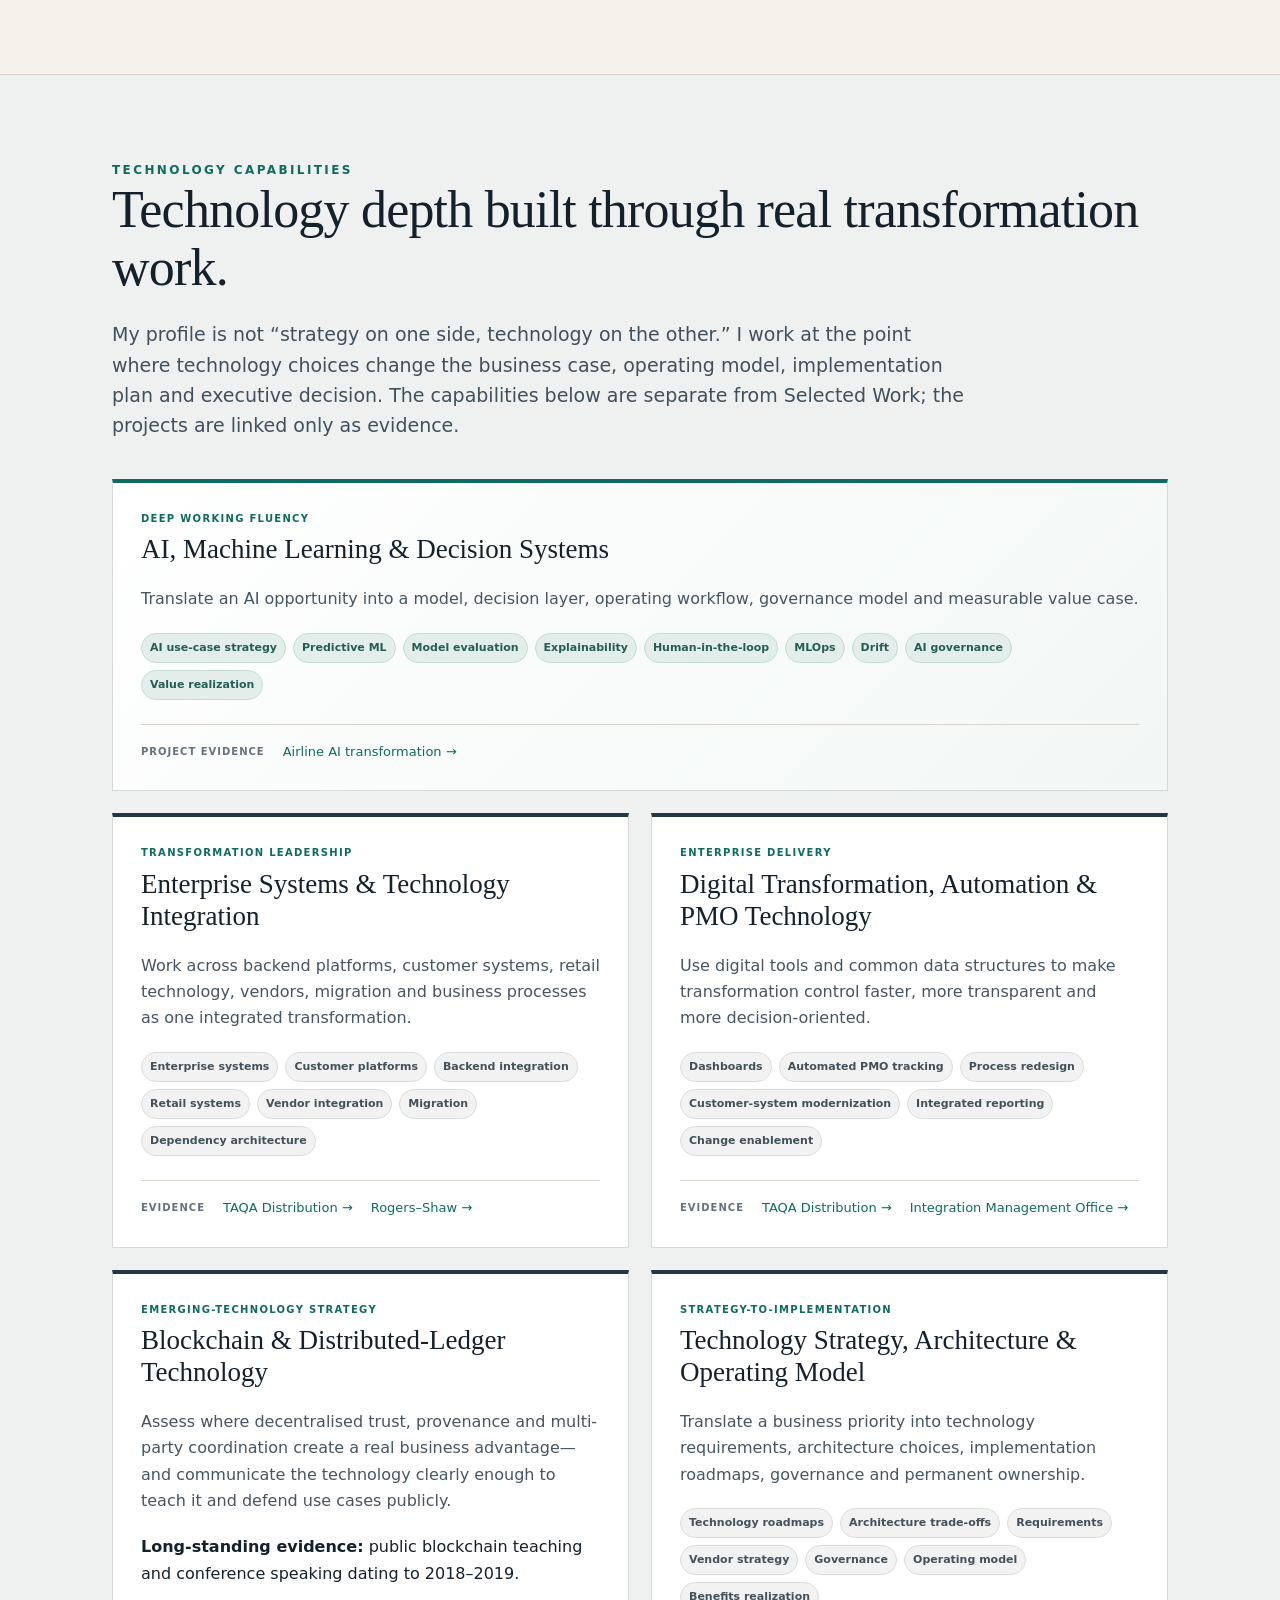
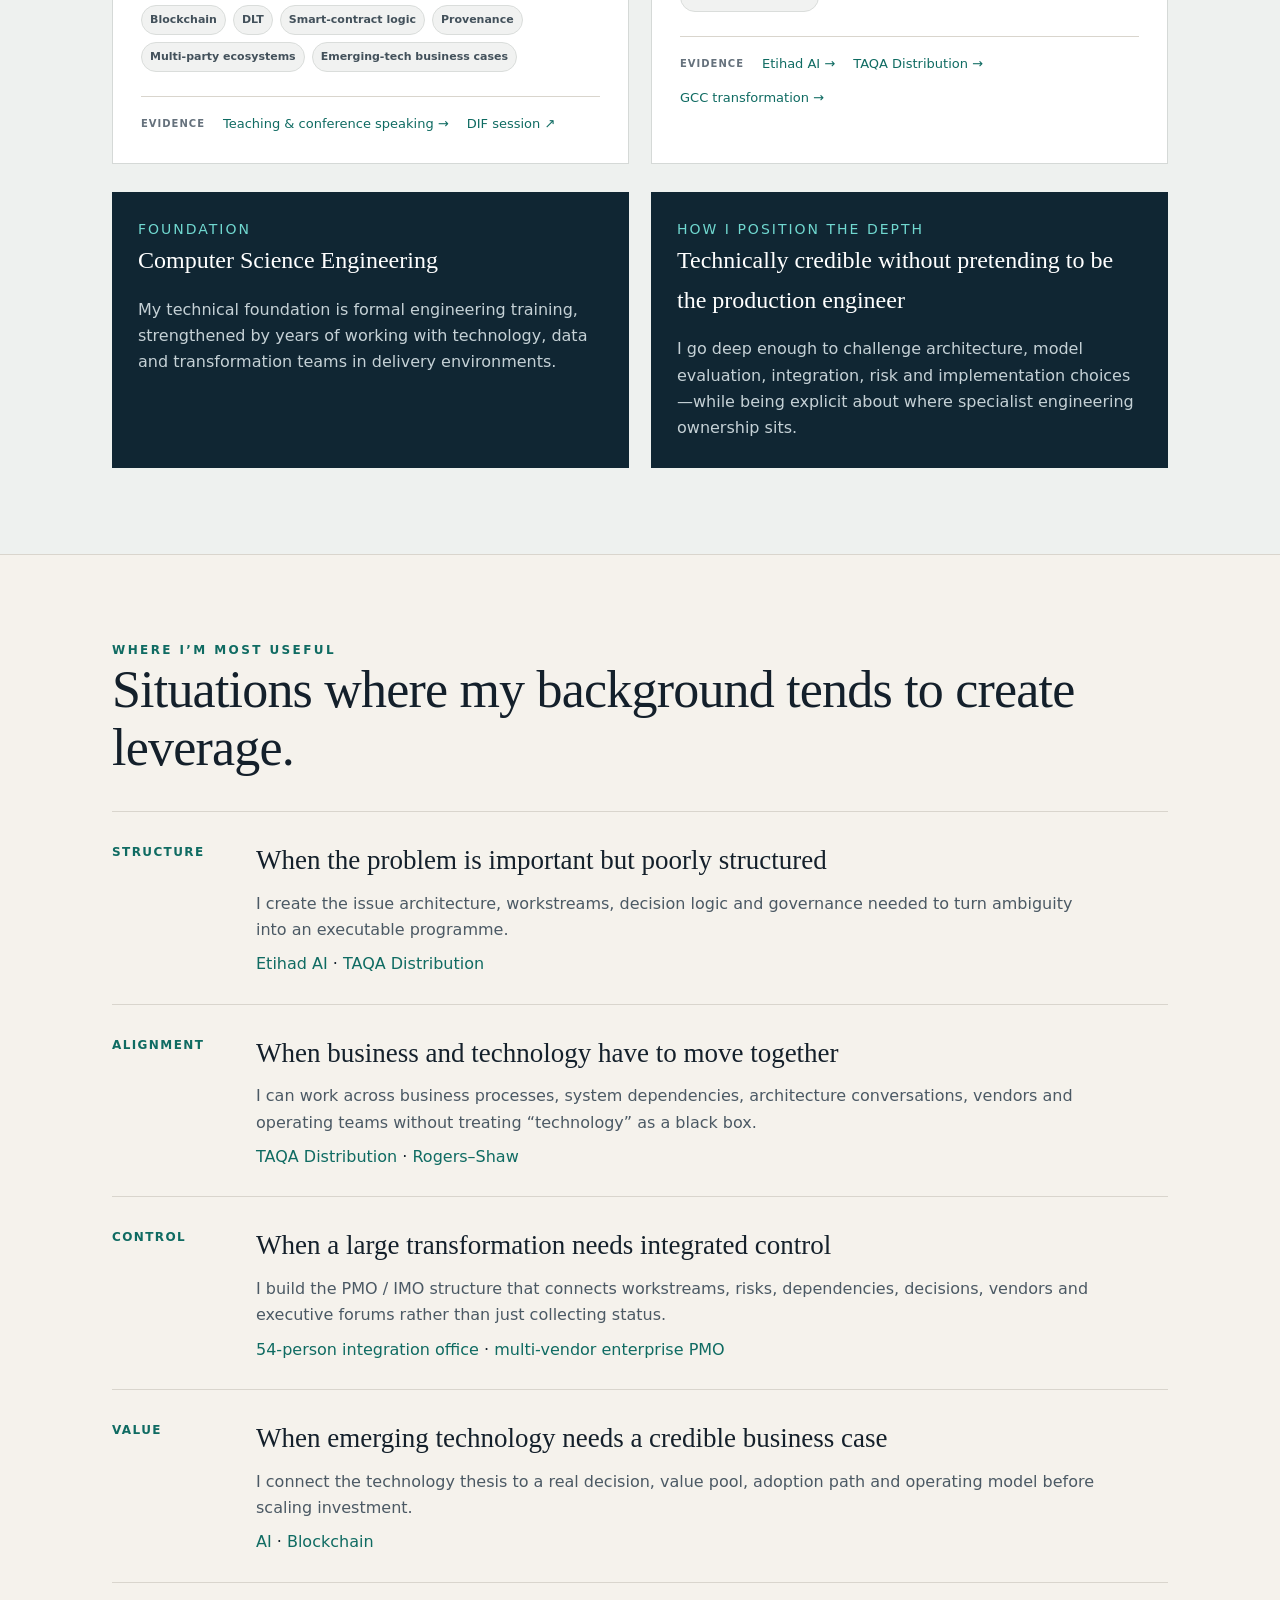
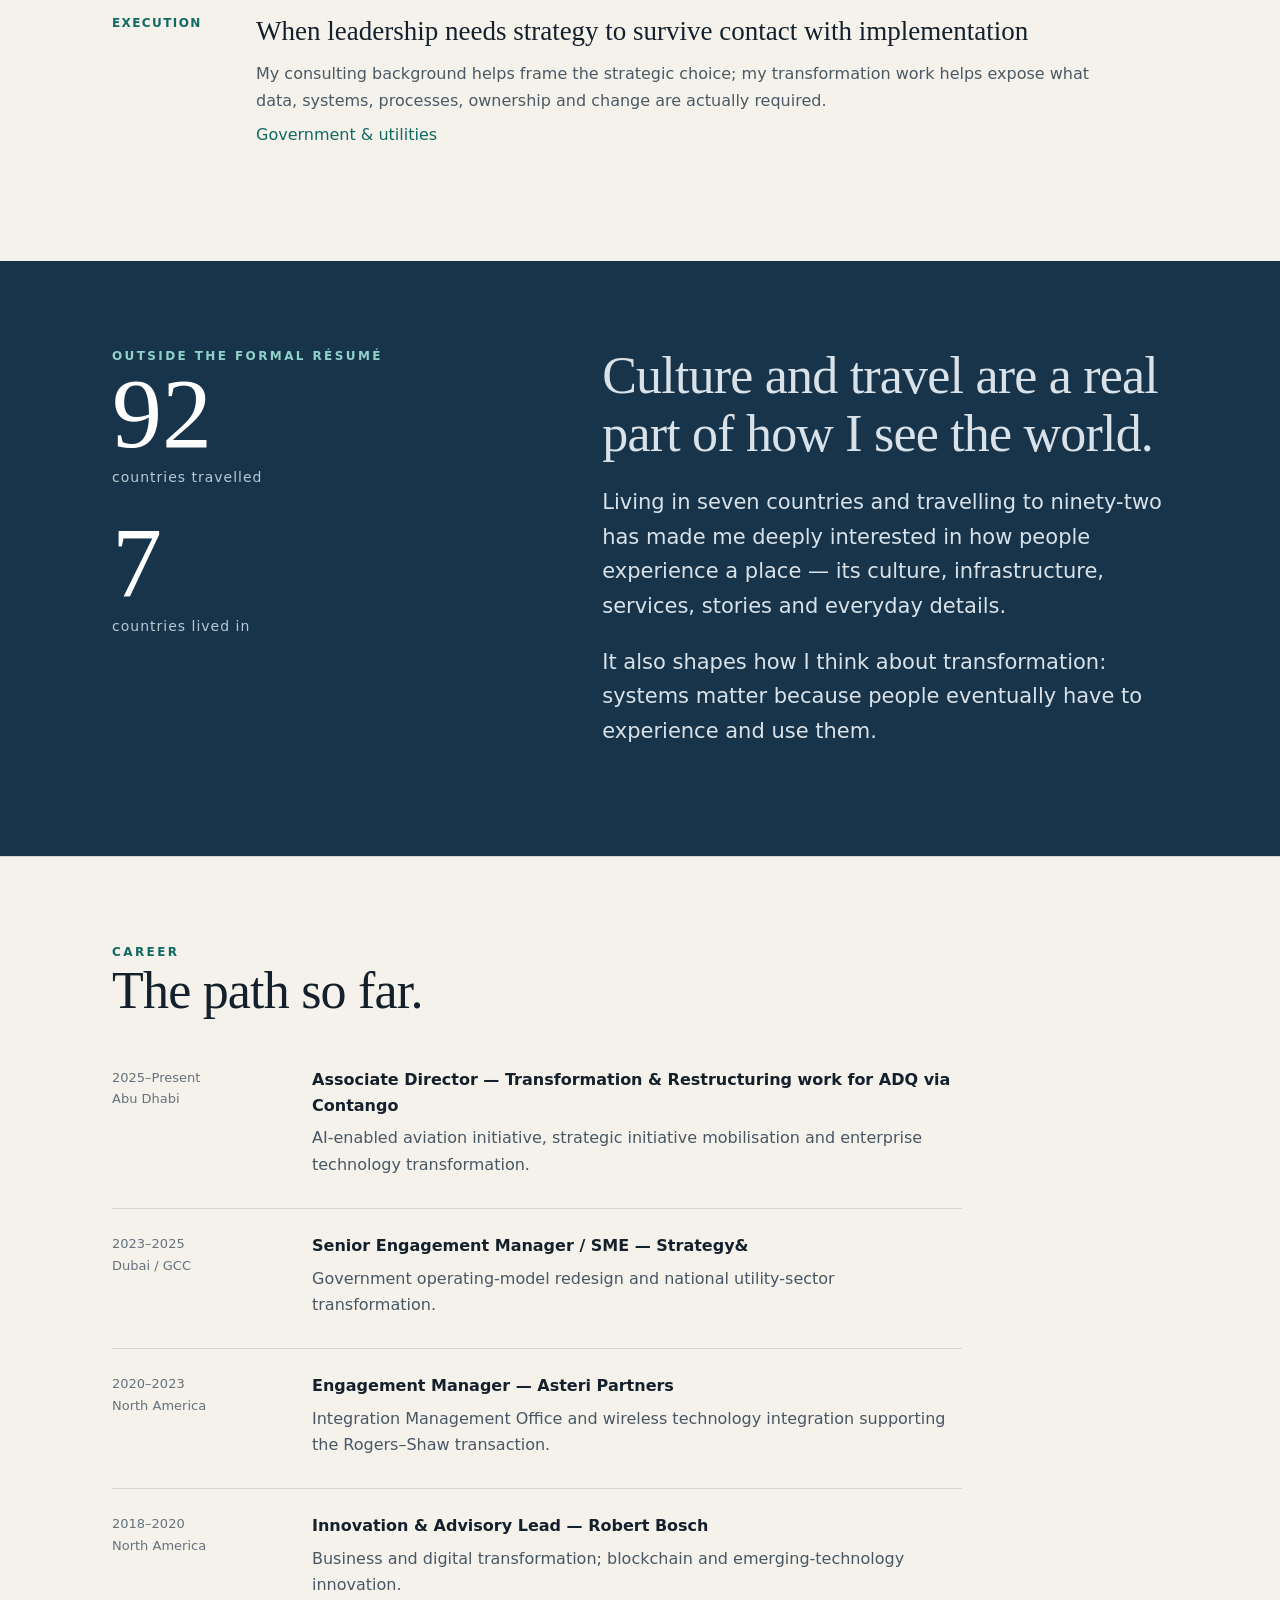
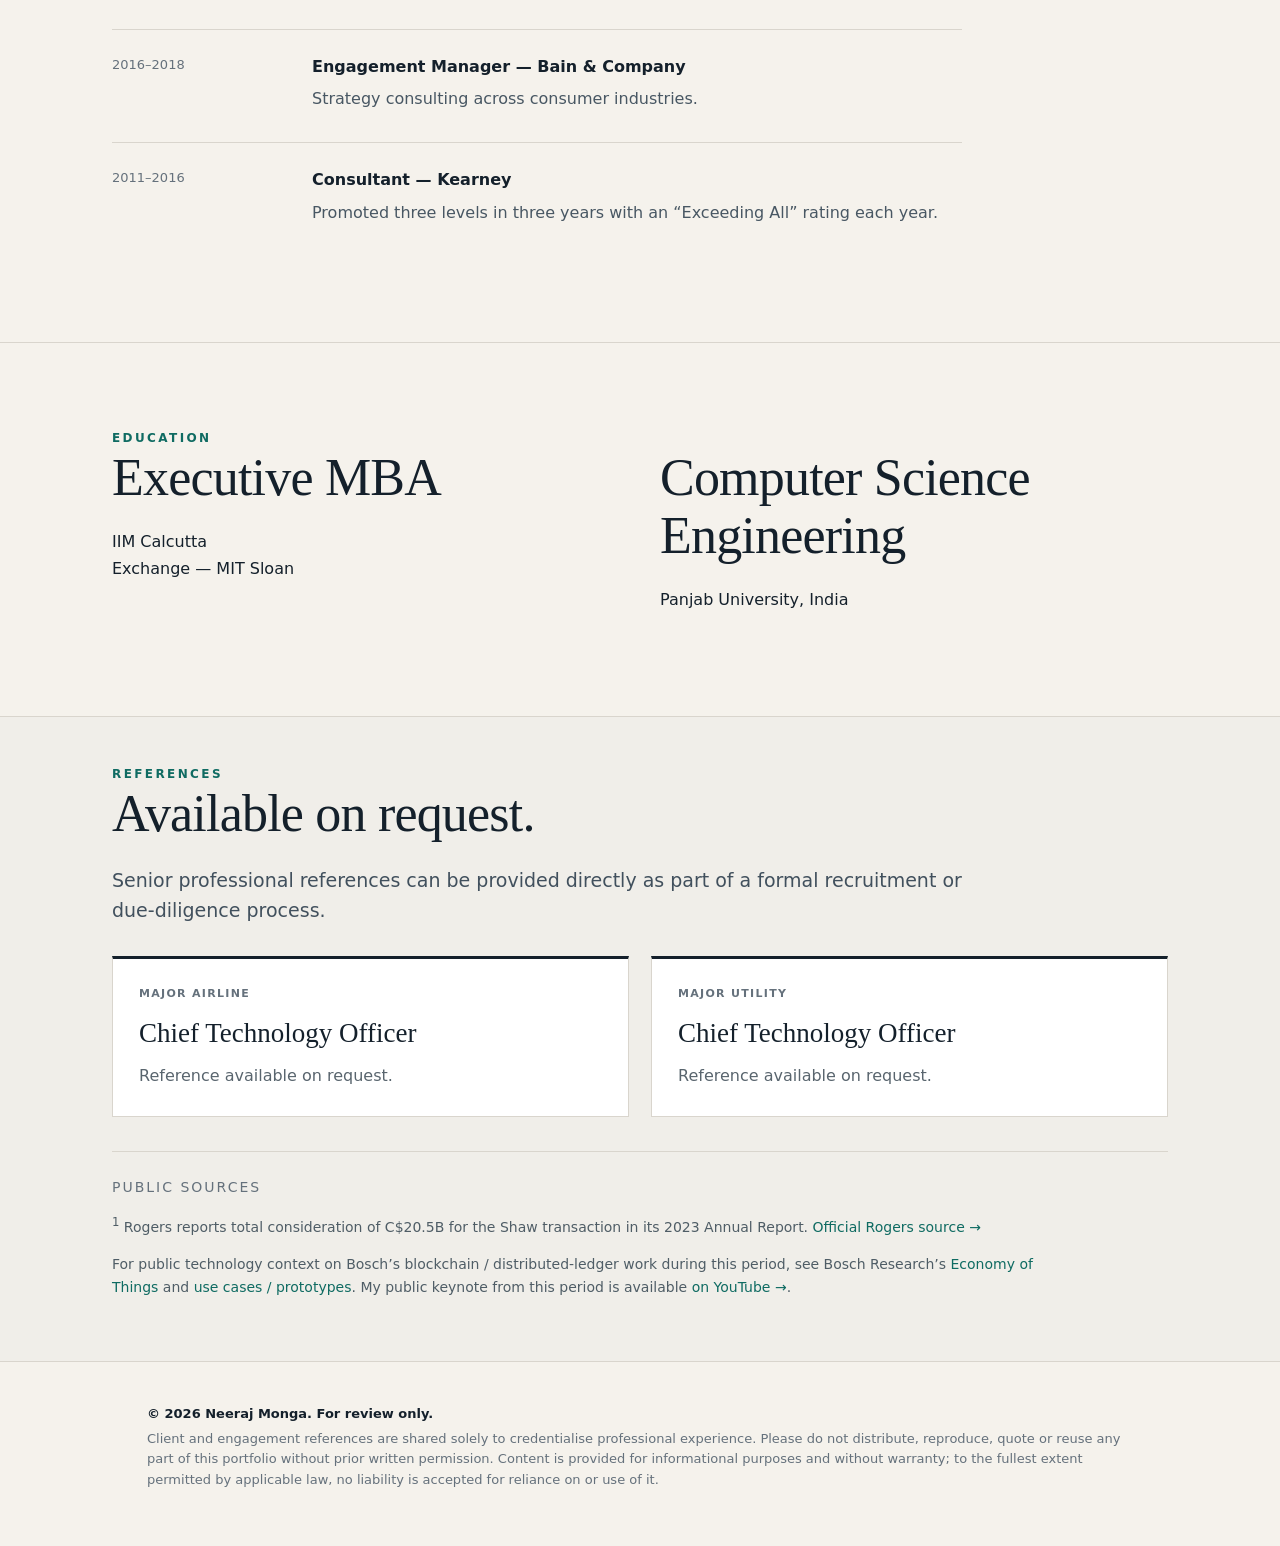
==== commit d182e3d2: "Surface long-standing blockchain teaching and speaking" ====
--- a/docs/index.html
+++ b/docs/index.html
@@ -110,7 +110,7 @@
           <span>Emerging technology · Industrials</span>
         </div>
         <h3>Robert Bosch — digital transformation and blockchain innovation</h3>
-        <p>Business and digital transformation across manufacturing environments; helped pioneer a blockchain team, authored thought leadership on blockchain-enabled agricultural ecosystems, and delivered a public keynote talk on the topic.</p>
+        <p>Business and digital transformation across manufacturing environments; helped pioneer a blockchain team, taught blockchain fundamentals publicly, and spoke at innovation conferences including the Disruptive Innovation Festival.</p>
         <div class="case-proof"><strong>Blockchain</strong><span>from technology thesis to business use case</span></div>
         <div class="case-link case-button">Open emerging-tech case →</div>
       </a>
@@ -187,11 +187,12 @@
             <h3>Blockchain & Distributed-Ledger Technology</h3>
           </div>
         </div>
-        <p class="capability-summary">Assess where decentralised trust, provenance and multi-party coordination create a real business advantage—and where conventional technology is better.</p>
+        <p class="capability-summary">Assess where decentralised trust, provenance and multi-party coordination create a real business advantage—and communicate the technology clearly enough to teach it and defend use cases publicly.</p>
+        <p class="capability-history"><strong>Long-standing evidence:</strong> public blockchain teaching and conference speaking dating to 2018–2019.</p>
         <div class="capability-tags">
           <span>Blockchain</span><span>DLT</span><span>Smart-contract logic</span><span>Provenance</span><span>Multi-party ecosystems</span><span>Emerging-tech business cases</span>
         </div>
-        <div class="capability-proof"><strong>Evidence</strong><a href="cases/bosch-blockchain.html">Bosch blockchain case →</a><a href="https://www.youtube.com/watch?v=h-V5ISfTPEE">public keynote ↗</a></div>
+        <div class="capability-proof"><strong>Evidence</strong><a href="cases/bosch-blockchain.html#speaking">Teaching & conference speaking →</a><a href="https://www.youtube.com/watch?v=h-V5ISfTPEE">DIF session ↗</a></div>
       </article>
 
       <article class="capability-card">
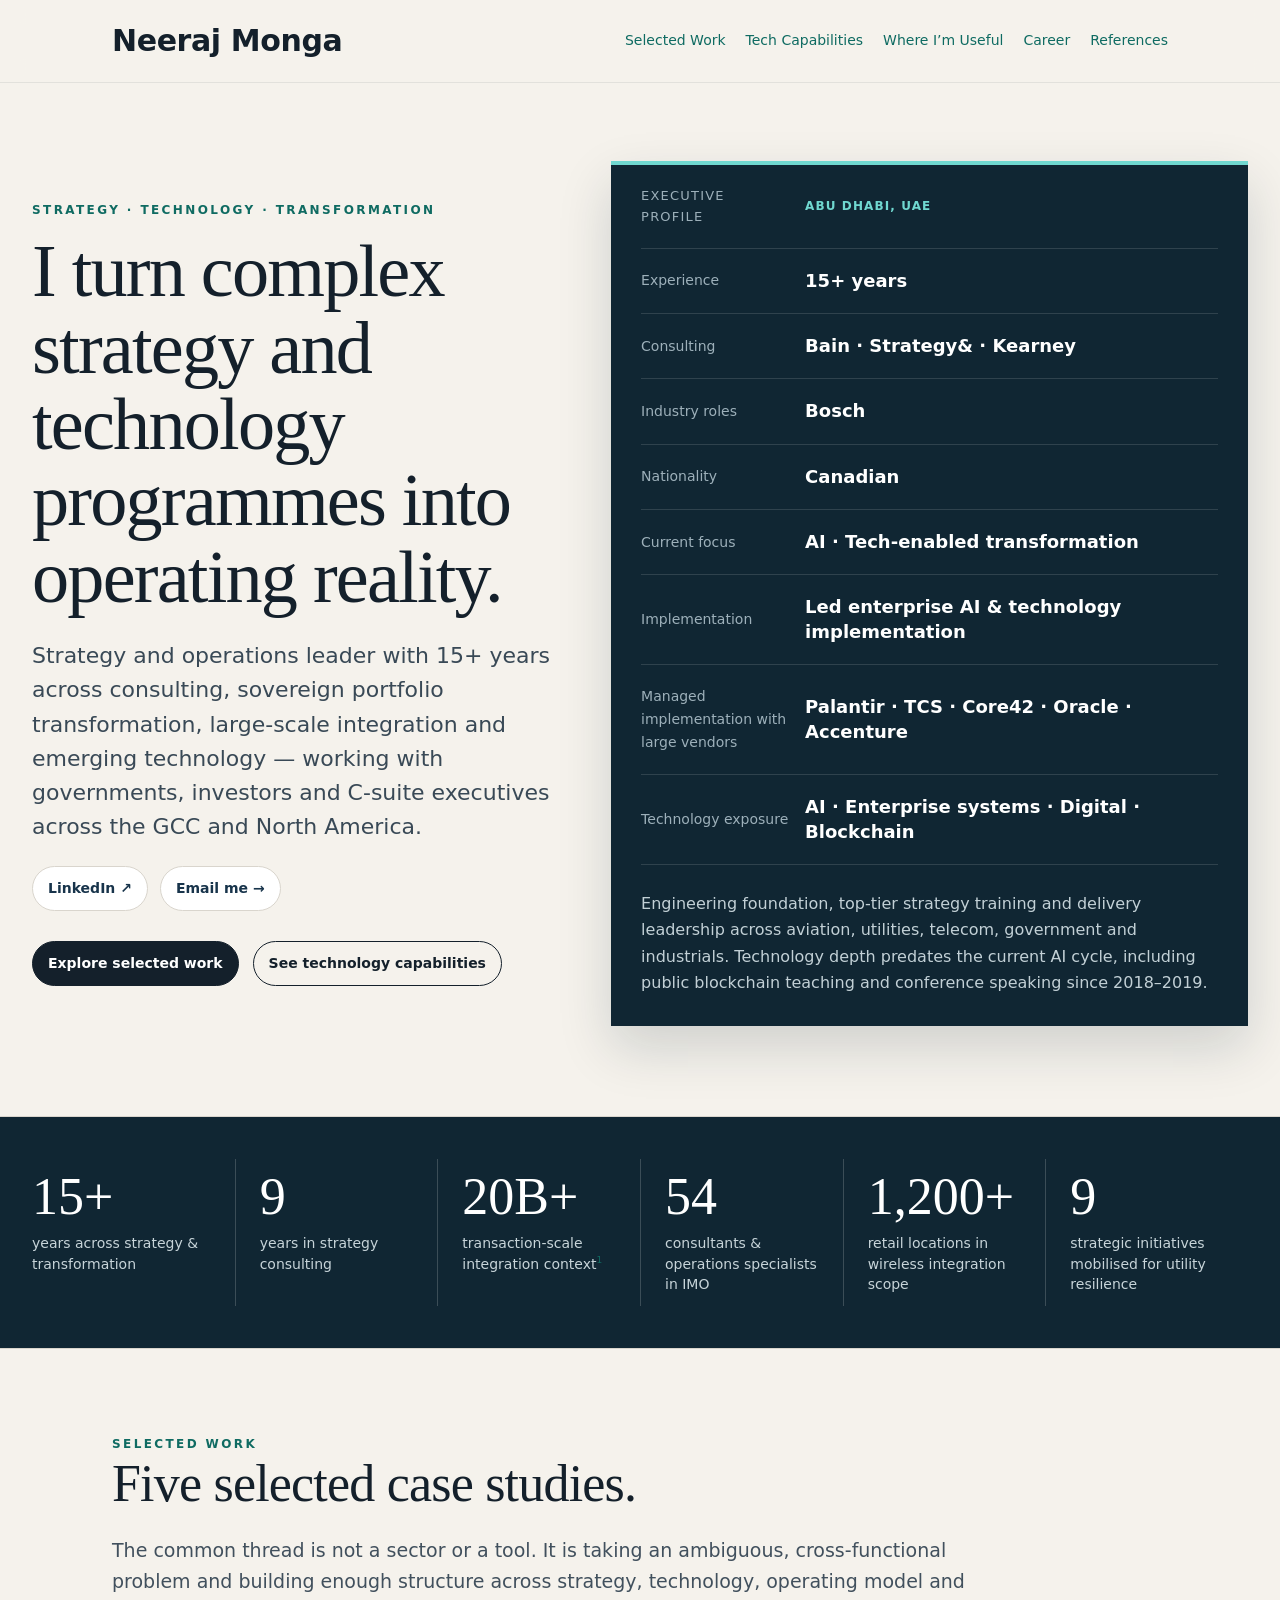
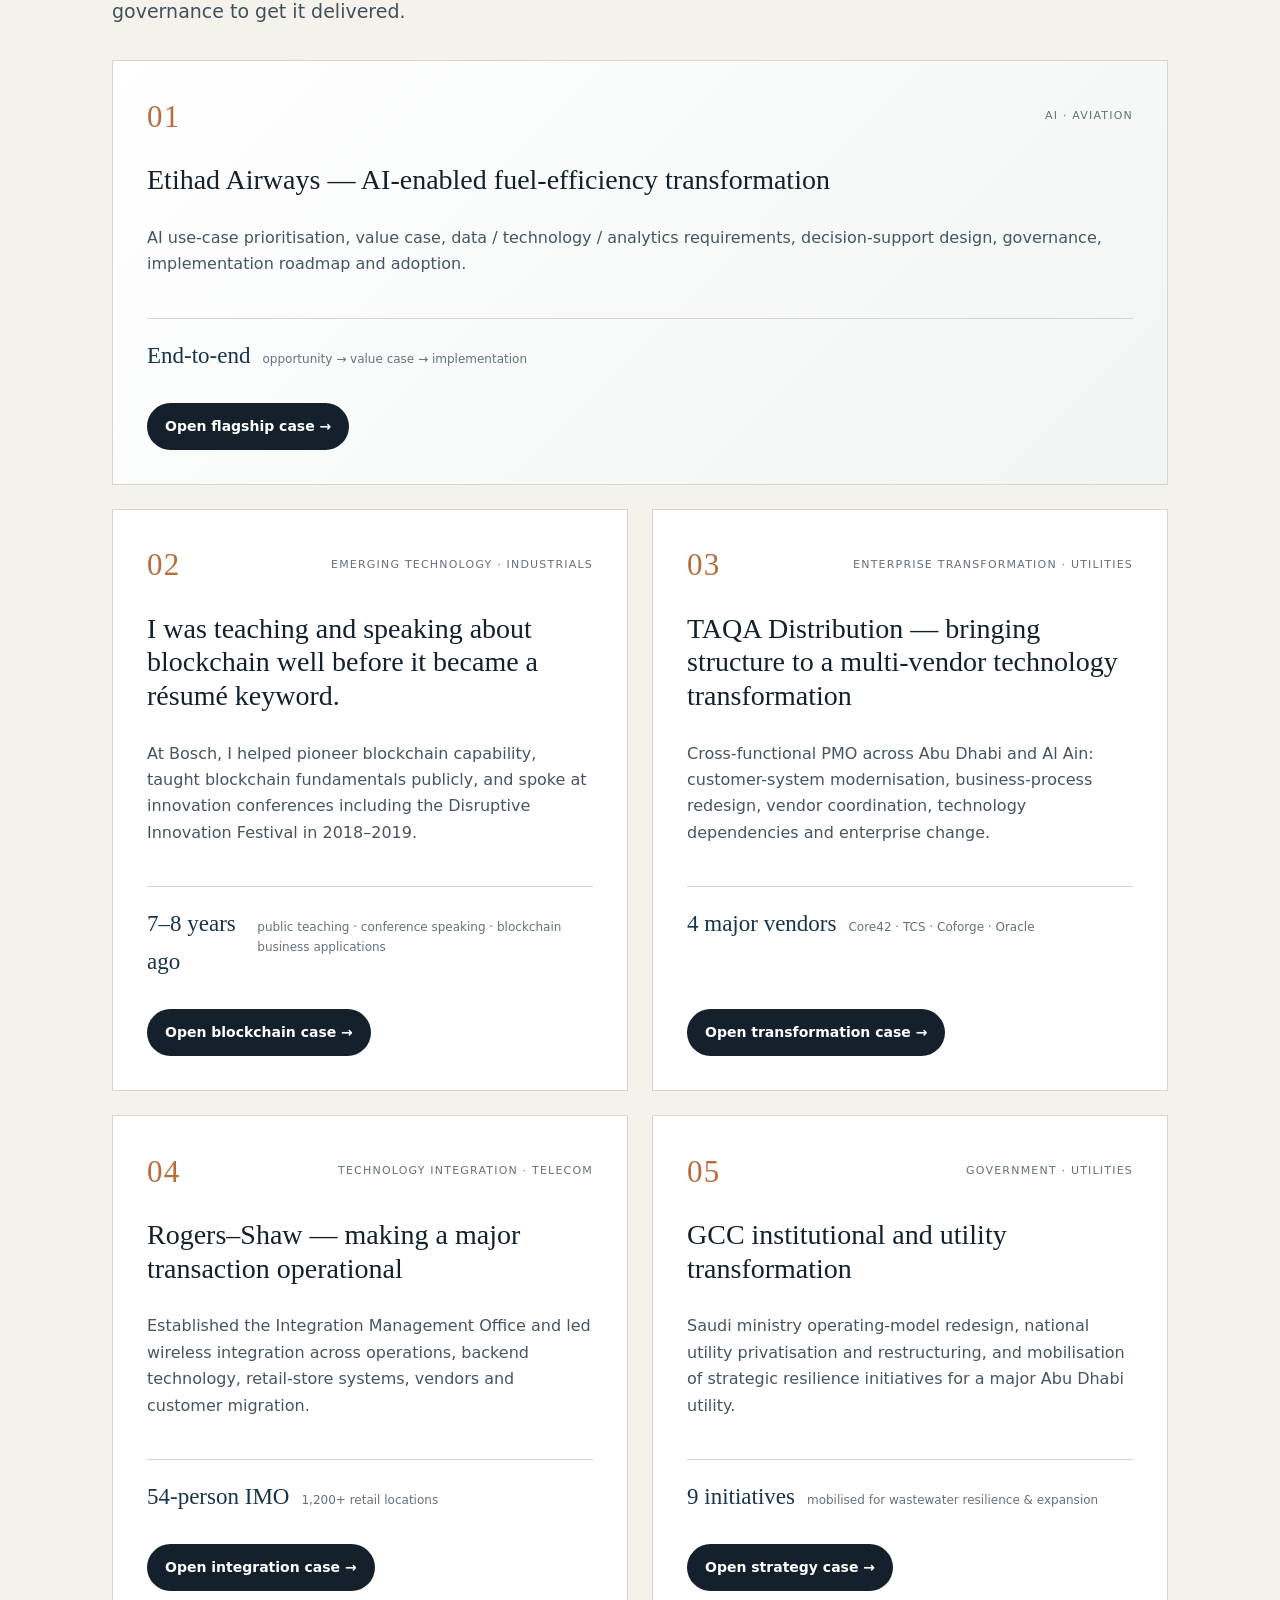
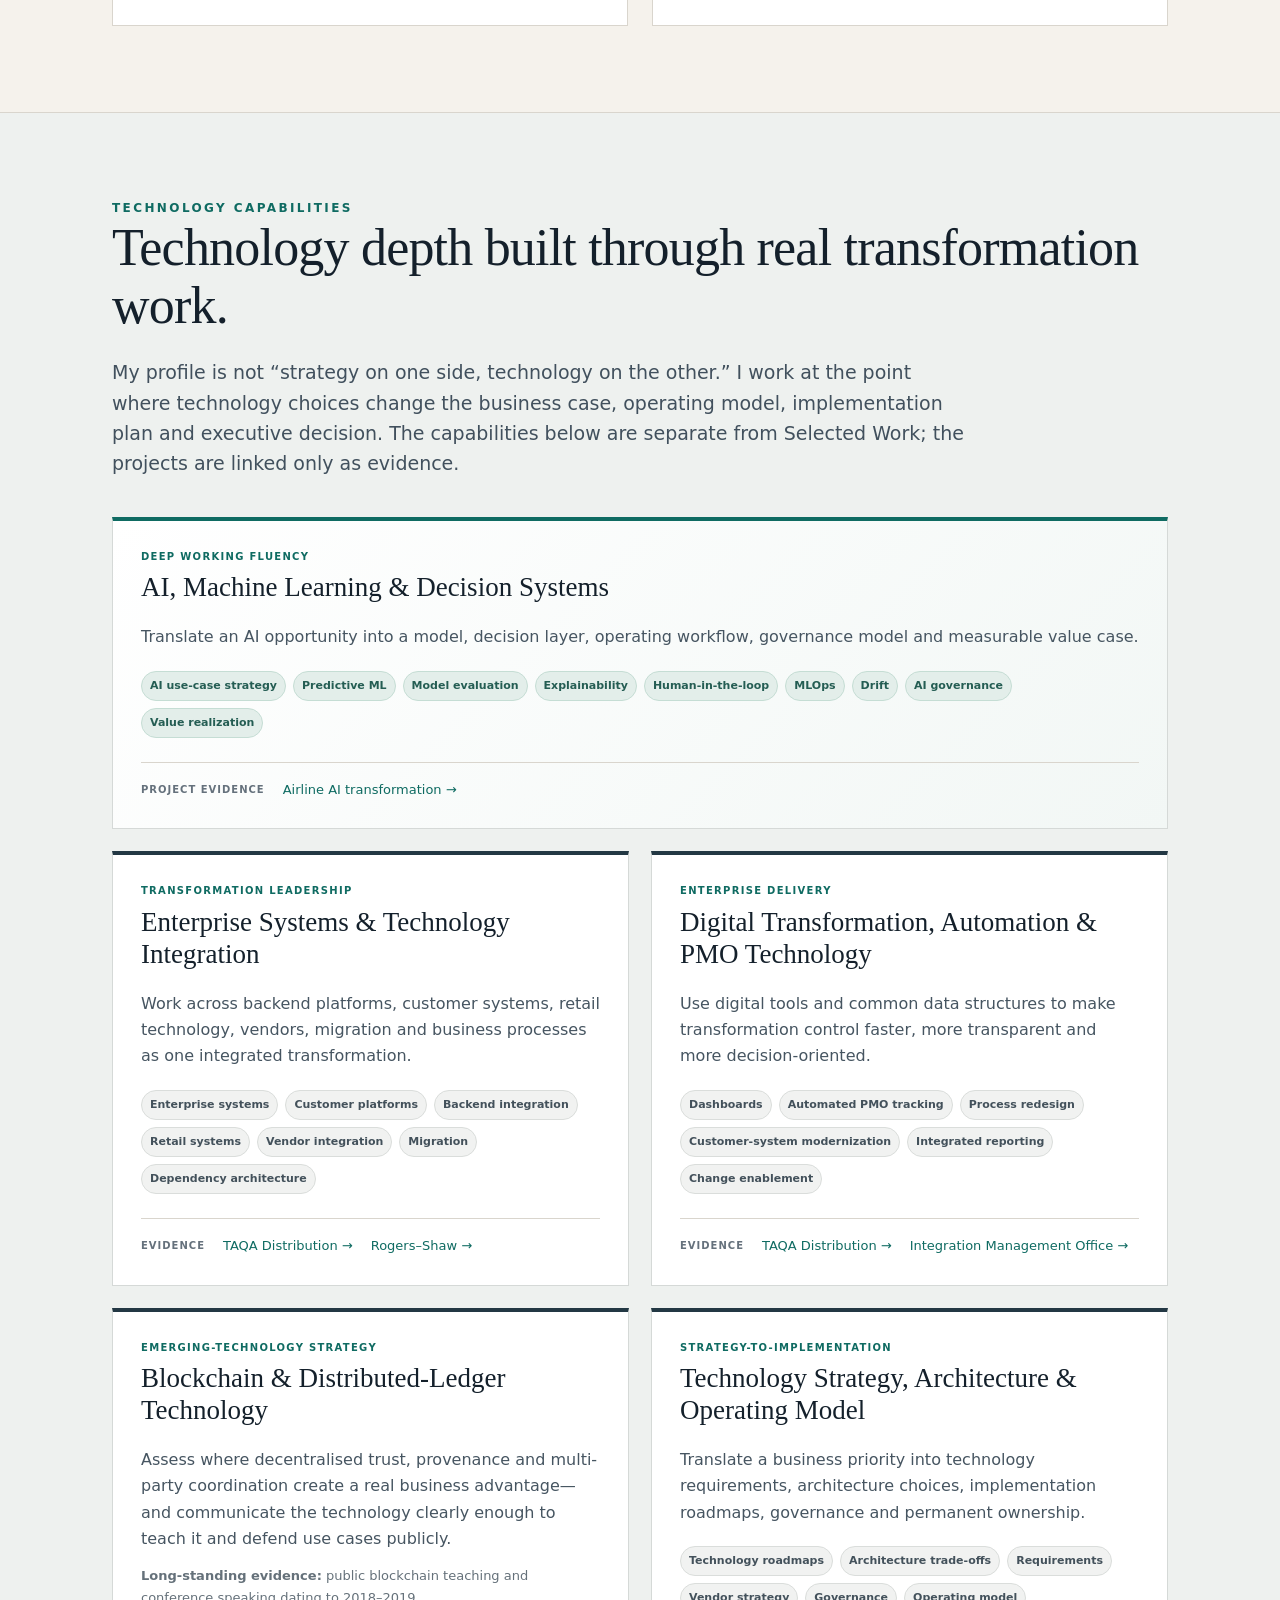
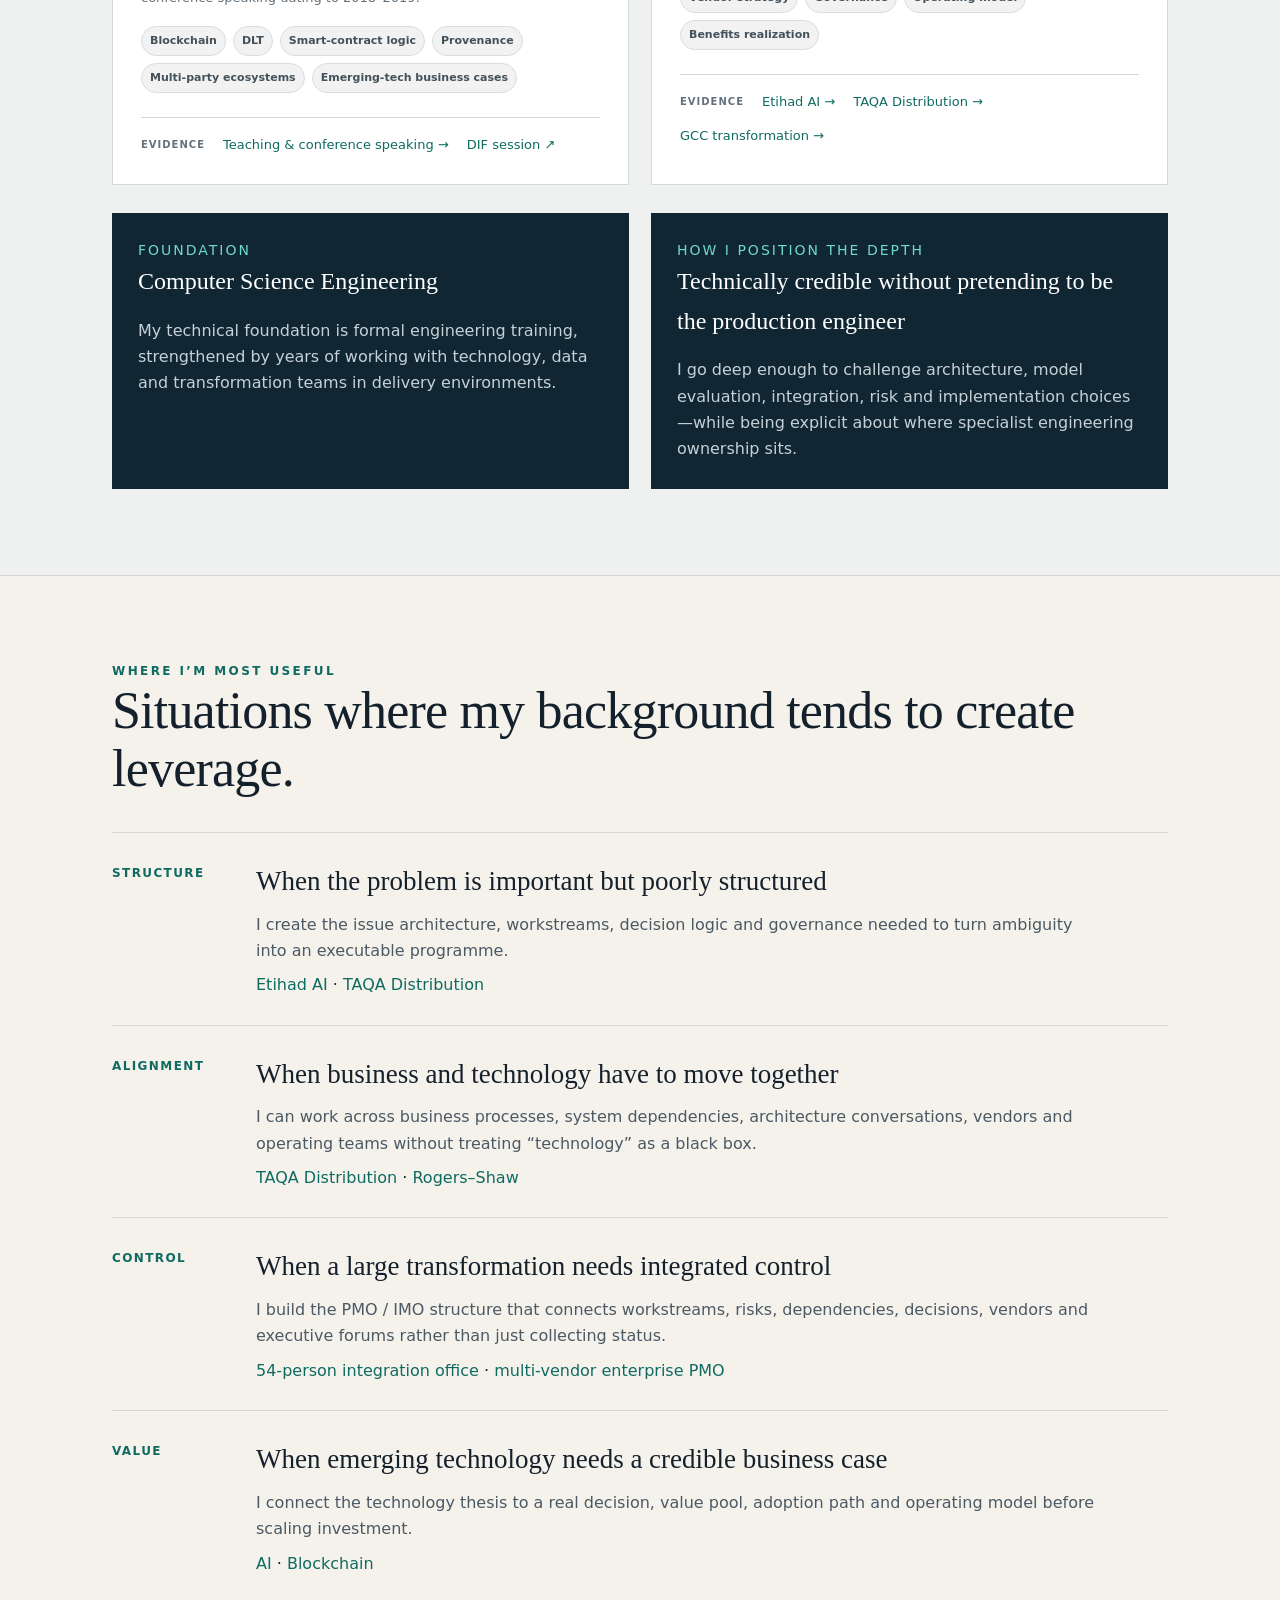
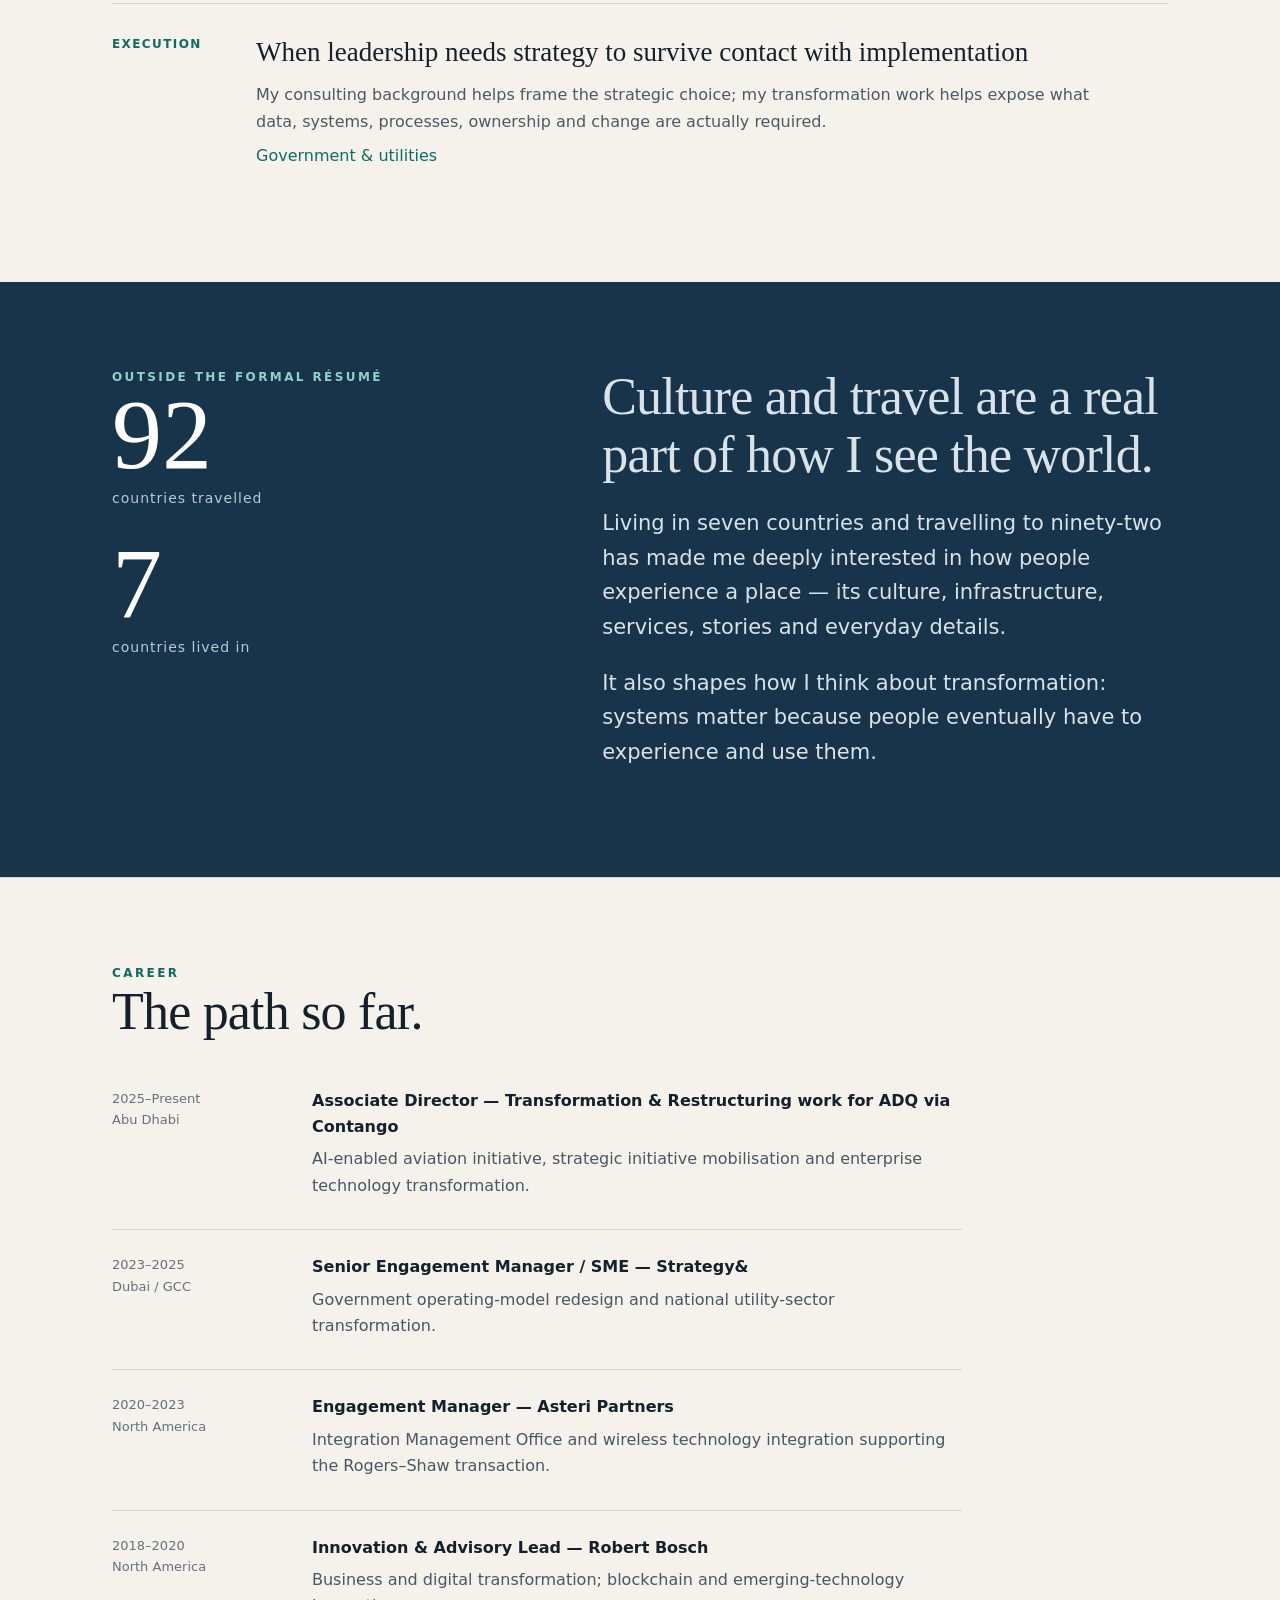
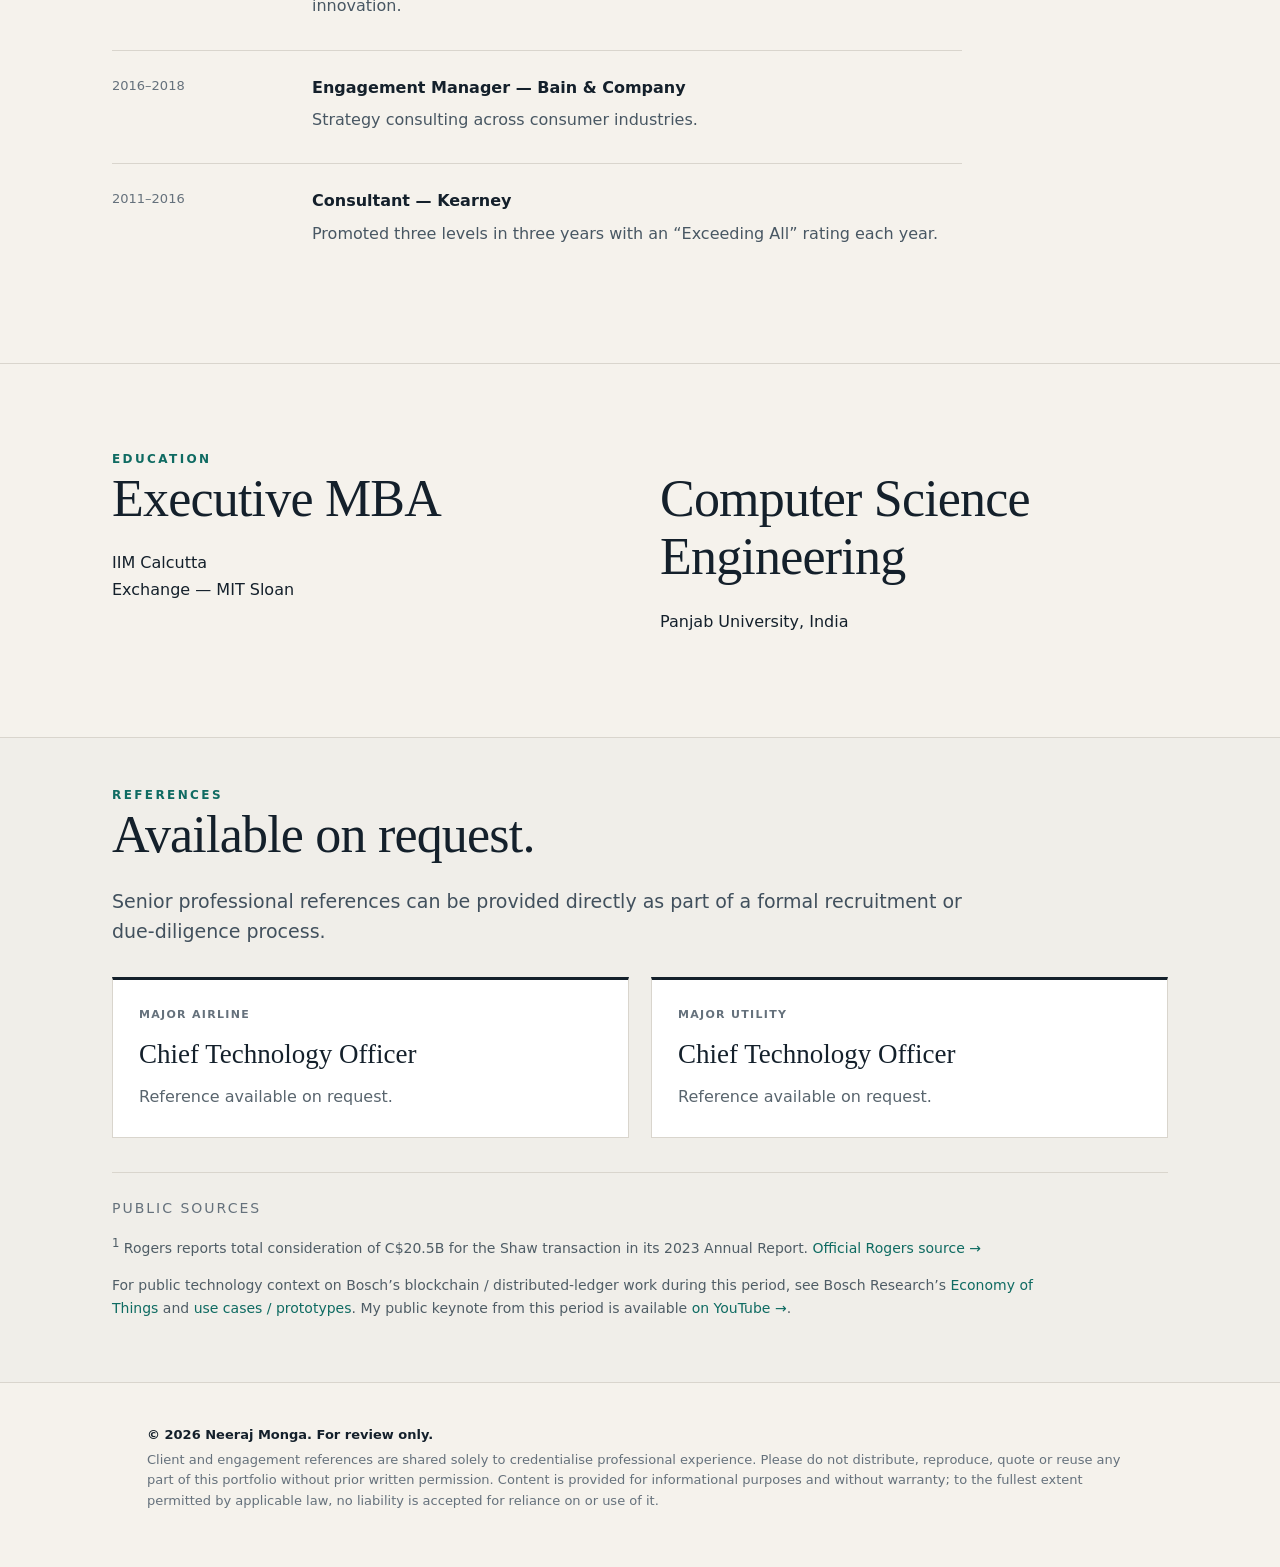
==== commit b612ed6f: "Promote blockchain teaching and speaking to selected project 2" ====
--- a/docs/index.html
+++ b/docs/index.html
@@ -46,7 +46,7 @@
       <div class="exec-row"><span>Implementation</span><strong>Led enterprise AI & technology implementation</strong></div>
       <div class="exec-row"><span>Managed implementation with large vendors</span><strong>Palantir · TCS · Core42 · Oracle · Accenture</strong></div>
       <div class="exec-row"><span>Technology exposure</span><strong>AI · Enterprise systems · Digital · Blockchain</strong></div>
-      <p class="exec-summary">Engineering foundation, top-tier strategy training and delivery leadership across aviation, utilities, telecom, government and industrials.</p>
+      <p class="exec-summary">Engineering foundation, top-tier strategy training and delivery leadership across aviation, utilities, telecom, government and industrials. Technology depth predates the current AI cycle, including public blockchain teaching and conference speaking since 2018–2019.</p>
     </aside>
   </div>
 </header>
@@ -82,9 +82,20 @@
         <div class="case-link case-button">Open flagship case →</div>
       </a>
 
+      <a class="case-card" href="cases/bosch-blockchain.html#speaking">
+        <div class="case-card-top">
+          <span class="case-number">02</span>
+          <span>Emerging technology · Industrials</span>
+        </div>
+        <h3>I was teaching and speaking about blockchain well before it became a résumé keyword.</h3>
+        <p>At Bosch, I helped pioneer blockchain capability, taught blockchain fundamentals publicly, and spoke at innovation conferences including the Disruptive Innovation Festival in 2018–2019.</p>
+        <div class="case-proof"><strong>7–8 years ago</strong><span>public teaching · conference speaking · blockchain business applications</span></div>
+        <div class="case-link case-button">Open blockchain case →</div>
+      </a>
+
       <a class="case-card" href="cases/taqa-distribution.html">
         <div class="case-card-top">
-          <span class="case-number">02</span>
+          <span class="case-number">03</span>
           <span>Enterprise transformation · Utilities</span>
         </div>
         <h3>TAQA Distribution — bringing structure to a multi-vendor technology transformation</h3>
@@ -95,24 +106,13 @@
 
       <a class="case-card" href="cases/rogers-shaw.html">
         <div class="case-card-top">
-          <span class="case-number">03</span>
+          <span class="case-number">04</span>
           <span>Technology integration · Telecom</span>
         </div>
         <h3>Rogers–Shaw — making a major transaction operational</h3>
         <p>Established the Integration Management Office and led wireless integration across operations, backend technology, retail-store systems, vendors and customer migration.</p>
         <div class="case-proof"><strong>54-person IMO</strong><span>1,200+ retail locations</span></div>
         <div class="case-link case-button">Open integration case →</div>
-      </a>
-
-      <a class="case-card" href="cases/bosch-blockchain.html">
-        <div class="case-card-top">
-          <span class="case-number">04</span>
-          <span>Emerging technology · Industrials</span>
-        </div>
-        <h3>Robert Bosch — digital transformation and blockchain innovation</h3>
-        <p>Business and digital transformation across manufacturing environments; helped pioneer a blockchain team, taught blockchain fundamentals publicly, and spoke at innovation conferences including the Disruptive Innovation Festival.</p>
-        <div class="case-proof"><strong>Blockchain</strong><span>from technology thesis to business use case</span></div>
-        <div class="case-link case-button">Open emerging-tech case →</div>
       </a>
 
       <a class="case-card" href="cases/gcc-transformation.html">
--- a/docs/styles.css
+++ b/docs/styles.css
@@ -488,3 +488,22 @@
   .useful-item{grid-template-columns:1fr;gap:6px}
   .useful-item .useful-outcome{padding-top:0}
 }
+
+/* Public teaching & speaking evidence */
+.speaking-section{background:#eef1ef}
+.speaking-grid{display:grid;grid-template-columns:1fr 1fr;gap:24px;margin-top:34px}
+.speaking-card{display:grid;grid-template-columns:180px 1fr;gap:24px;align-items:center;background:#fff;border:1px solid var(--line);padding:22px}
+.speaking-image{display:block;background:#0d1f2a;border:1px solid #d4d8da;overflow:hidden}
+.speaking-image img{display:block;width:100%;height:auto}
+.speaking-image-wide{background:#fff}
+.speaking-copy h3{font-family:Georgia,"Times New Roman",serif;font-size:25px;font-weight:500;margin:6px 0 10px}
+.speaking-copy p{color:#4b5964}
+.speaking-links{display:flex;gap:14px;flex-wrap:wrap}
+.capability-history{font-size:13px;color:#65717a;margin:-7px 0 18px}
+@media(max-width:900px){
+  .speaking-grid{grid-template-columns:1fr}
+}
+@media(max-width:620px){
+  .speaking-card{grid-template-columns:1fr}
+  .speaking-image{max-width:280px}
+}
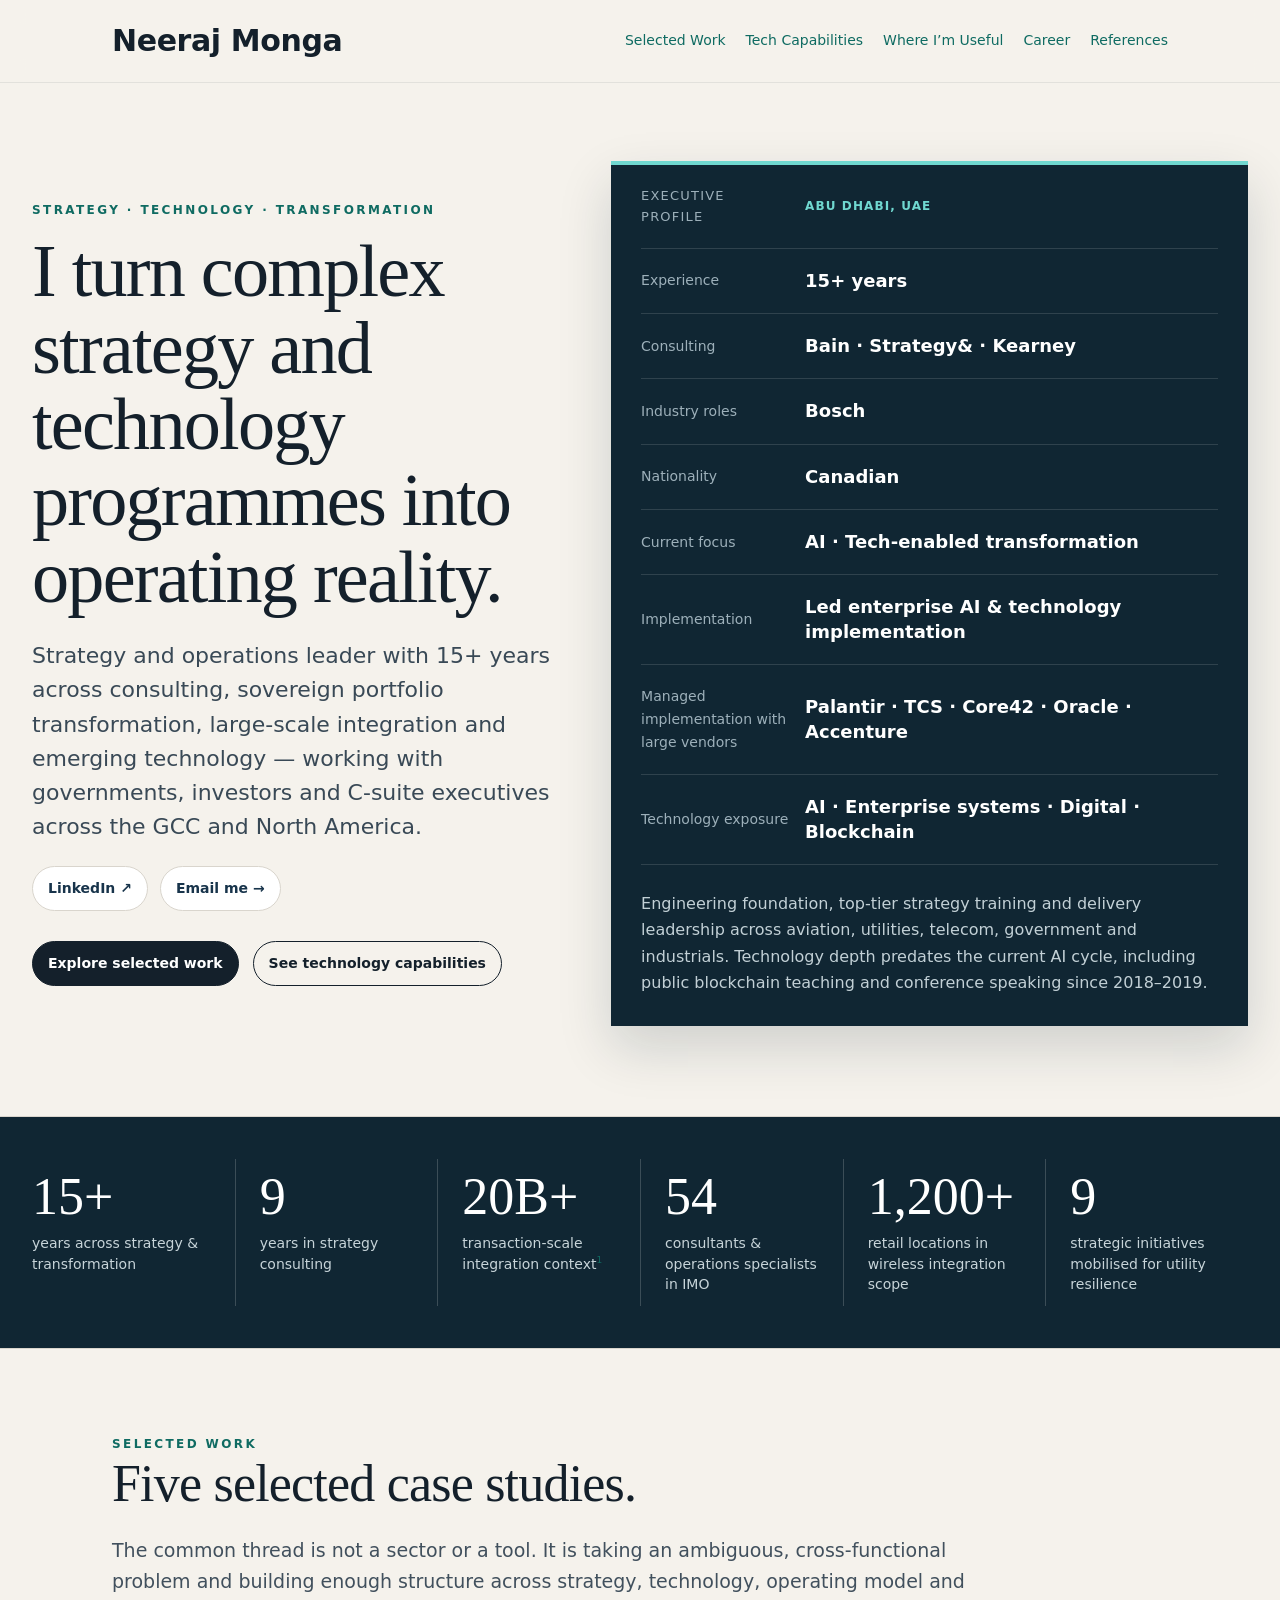
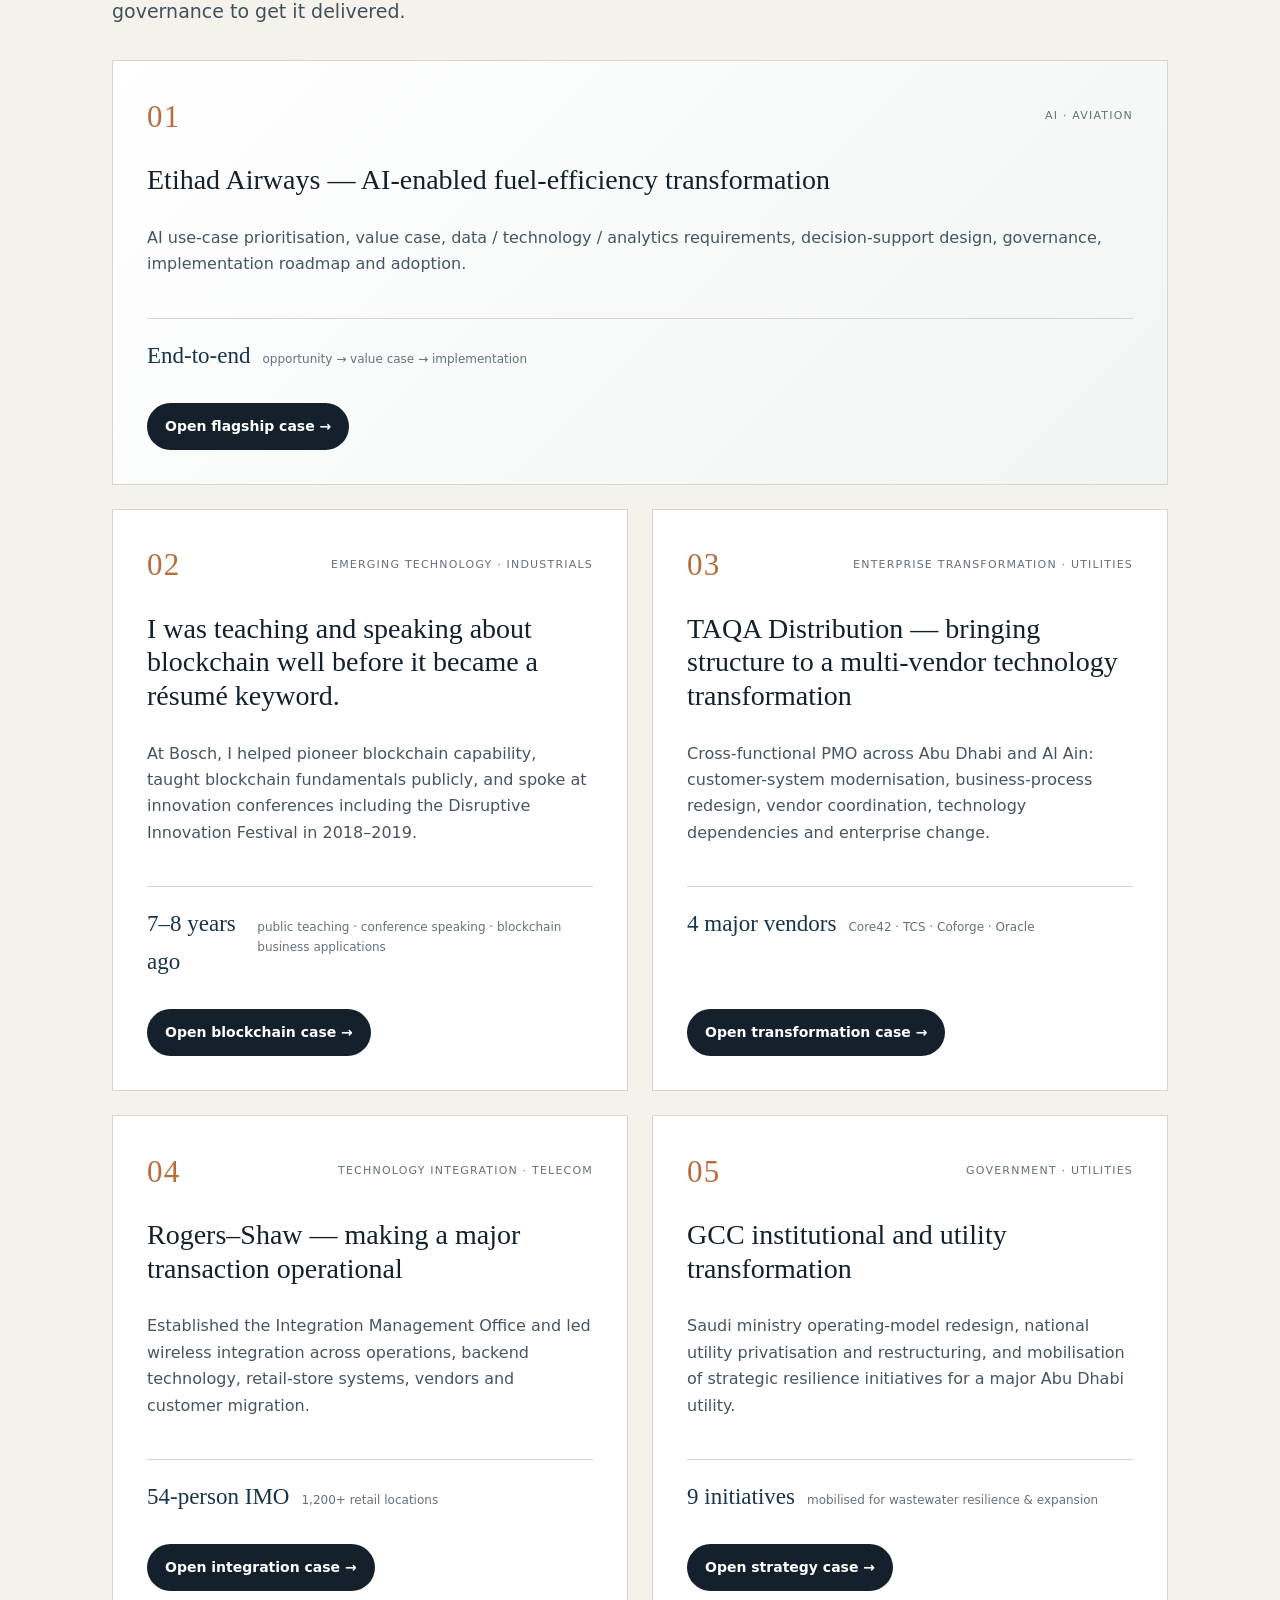
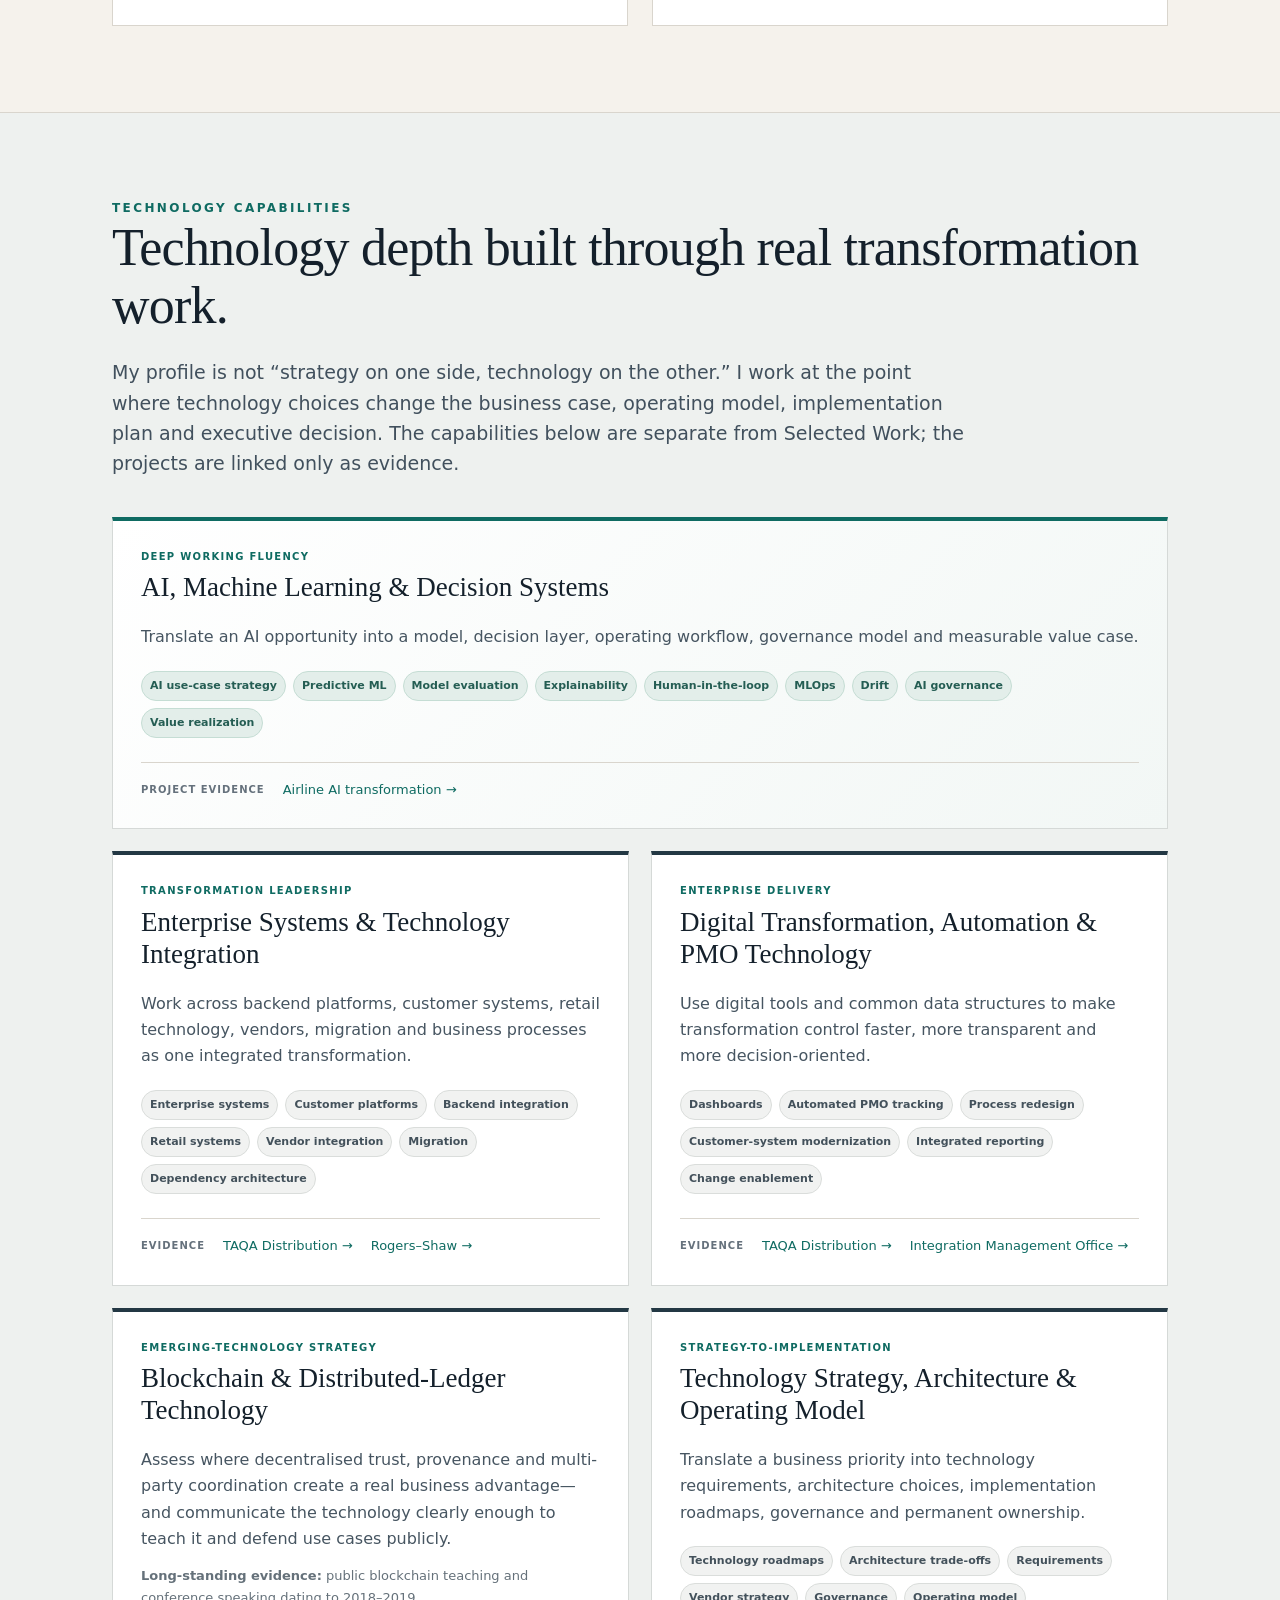
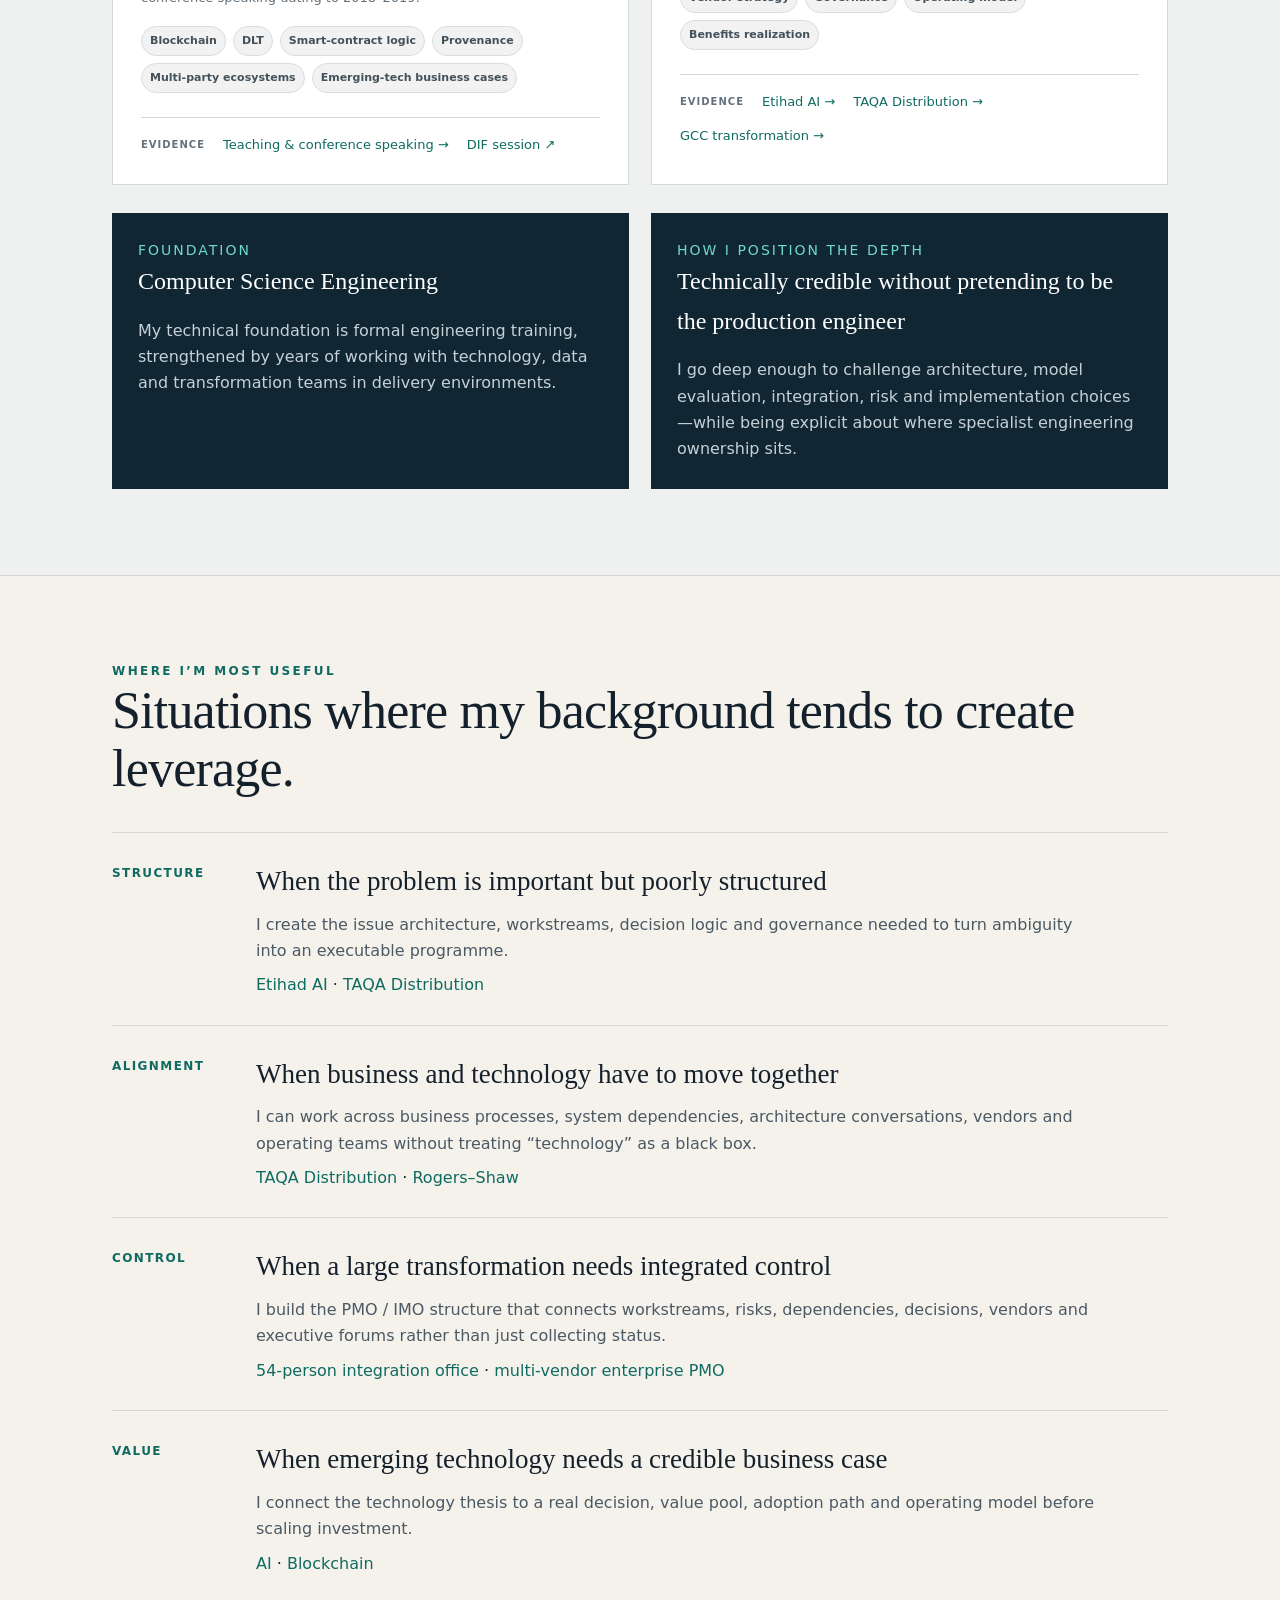
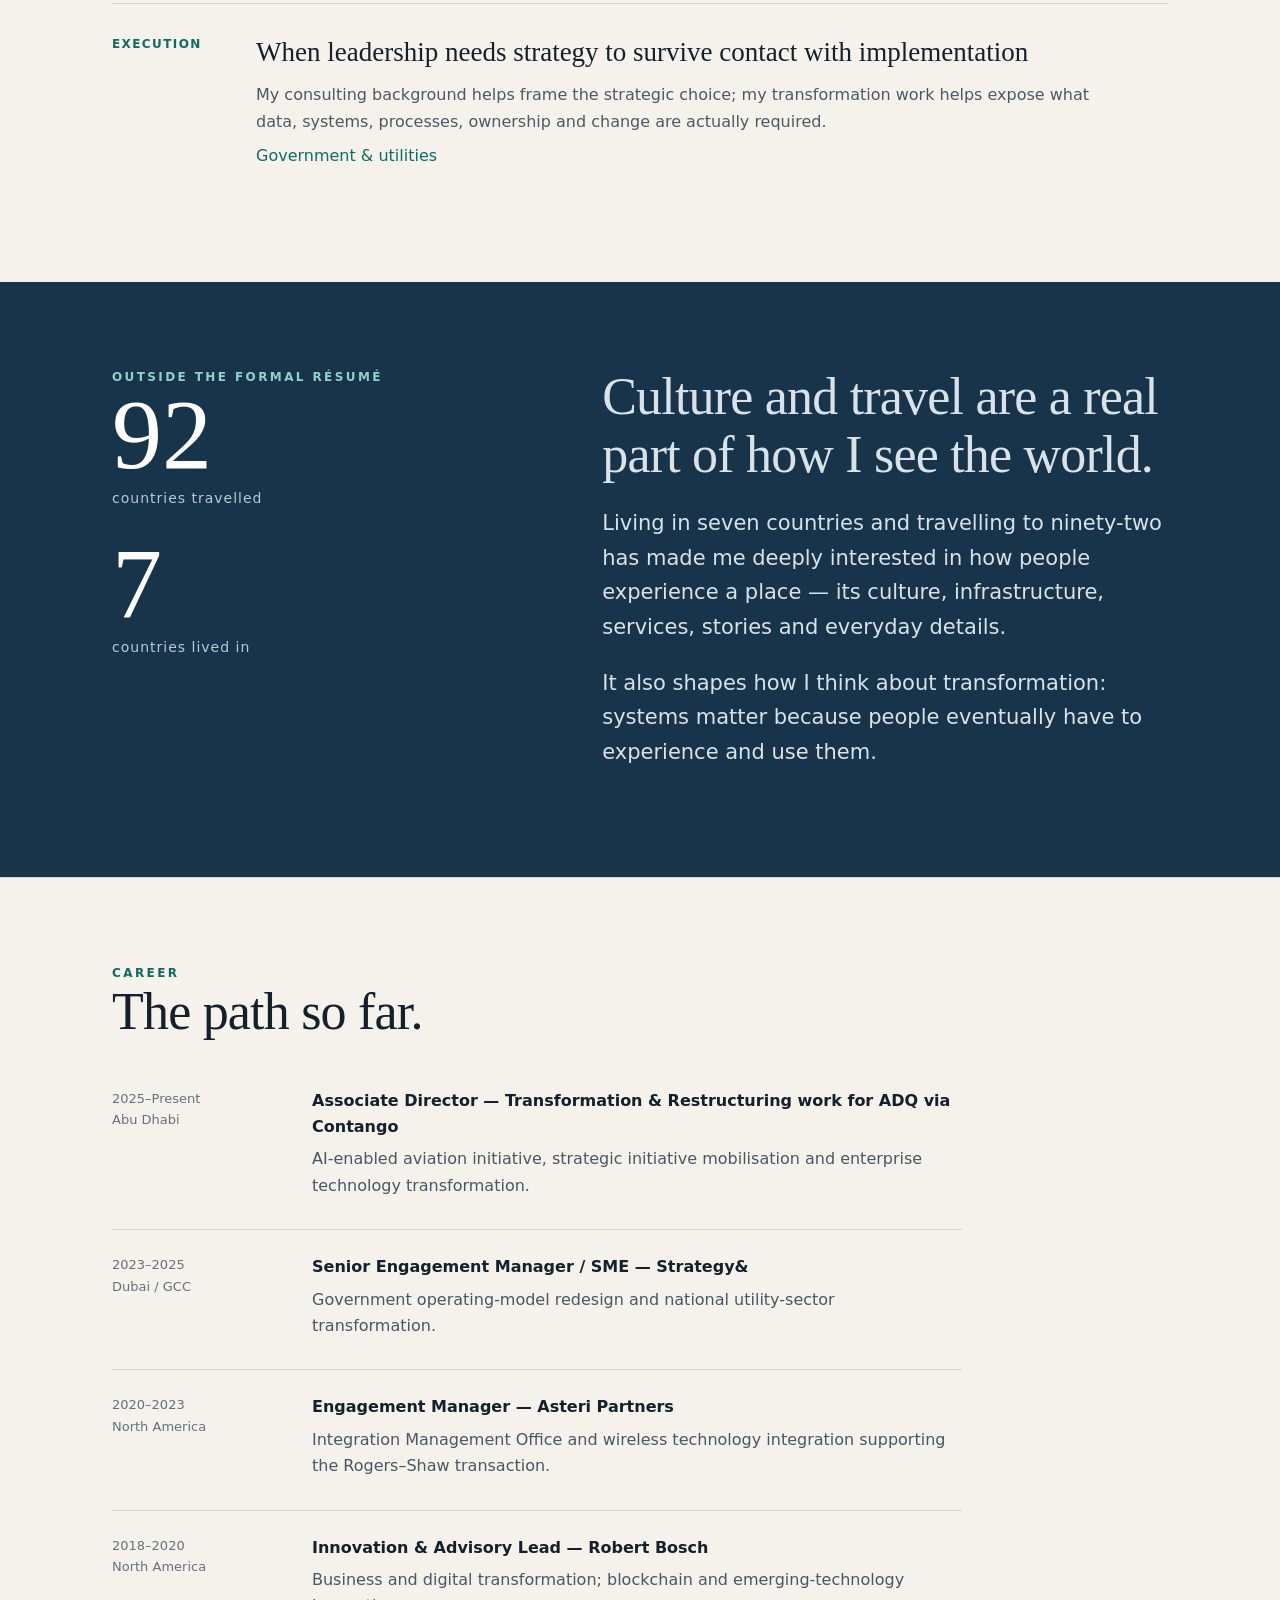
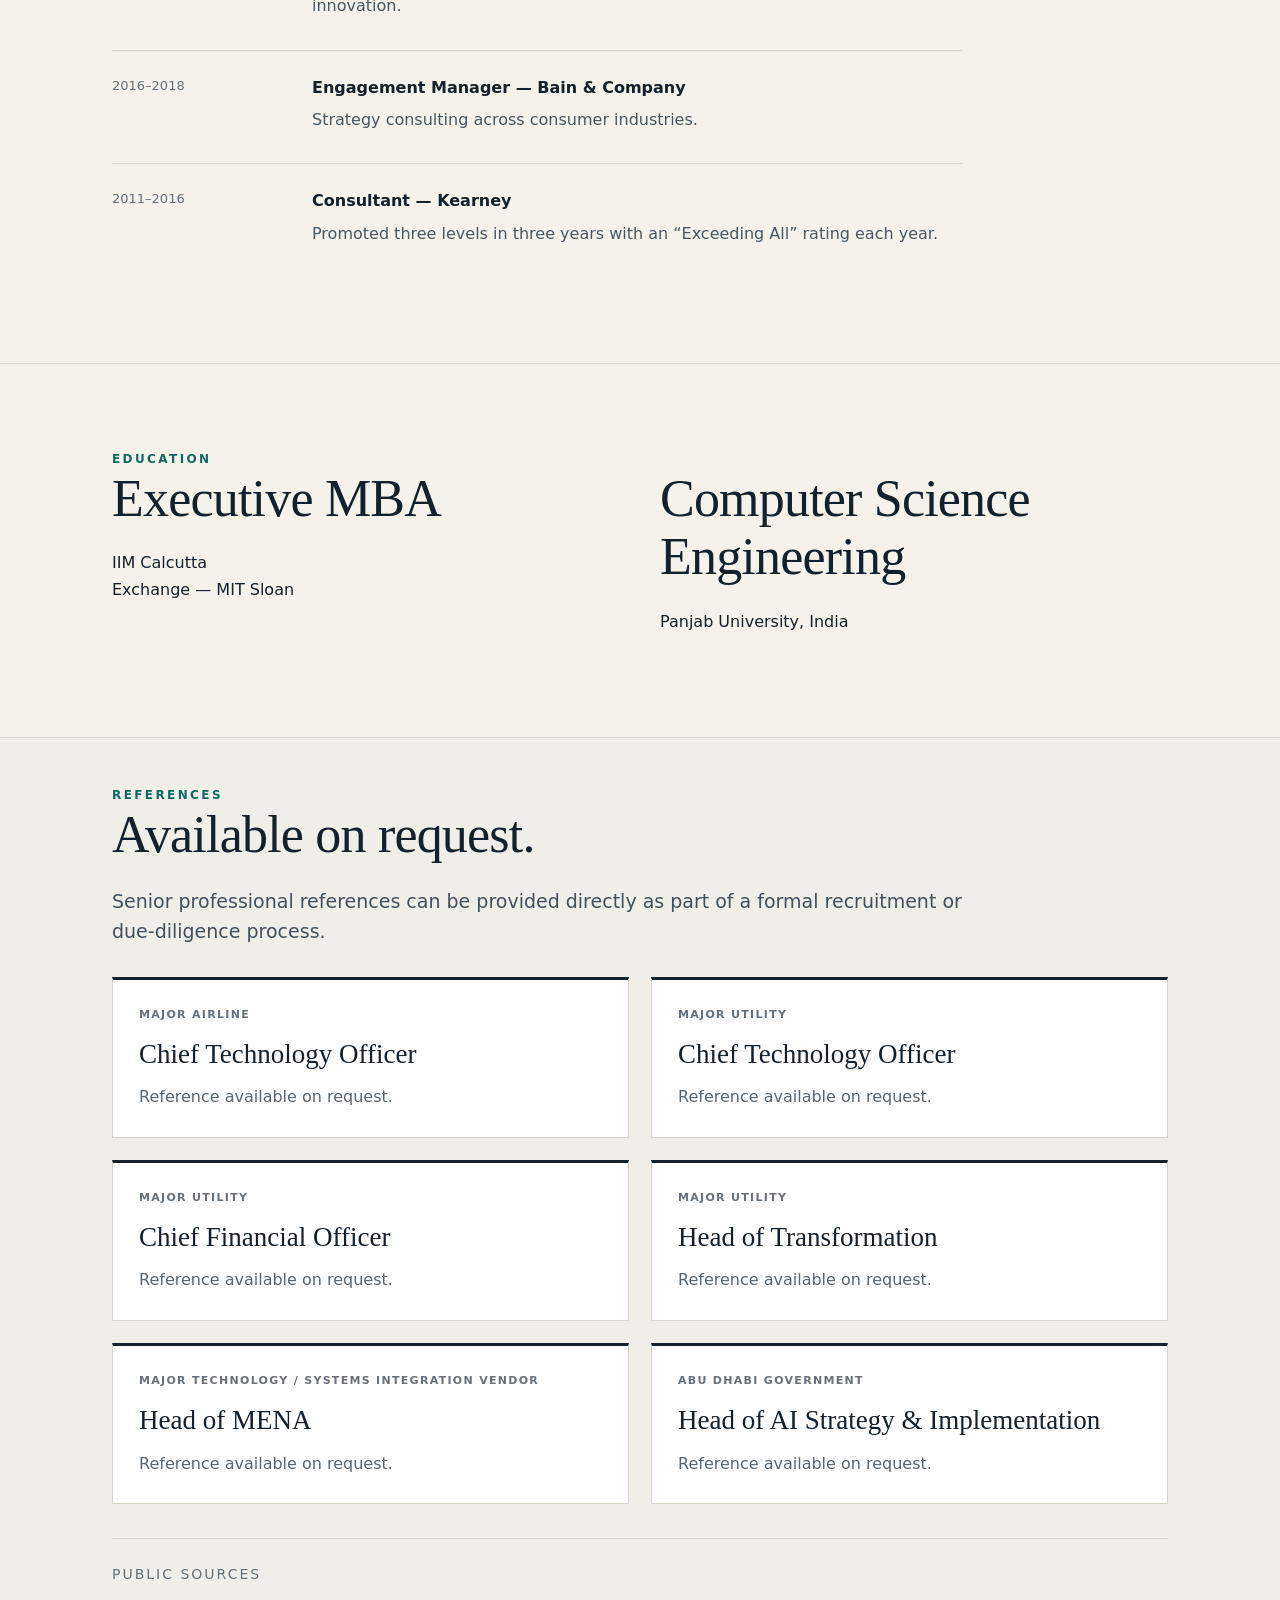
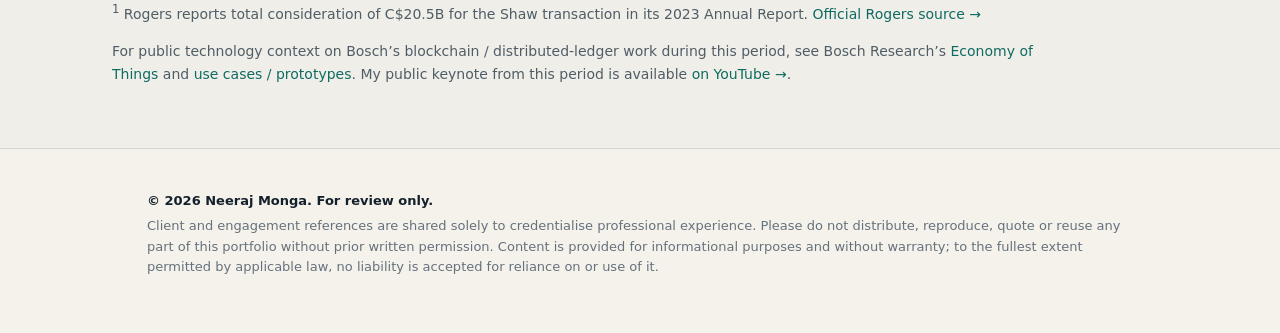
==== commit 32dd6aab: "Expand senior references available on request" ====
--- a/docs/index.html
+++ b/docs/index.html
@@ -297,6 +297,26 @@
         <h3>Chief Technology Officer</h3>
         <p>Reference available on request.</p>
       </div>
+      <div class="reference-card">
+        <div class="reference-role">Major Utility</div>
+        <h3>Chief Financial Officer</h3>
+        <p>Reference available on request.</p>
+      </div>
+      <div class="reference-card">
+        <div class="reference-role">Major Utility</div>
+        <h3>Head of Transformation</h3>
+        <p>Reference available on request.</p>
+      </div>
+      <div class="reference-card">
+        <div class="reference-role">Major Technology / Systems Integration Vendor</div>
+        <h3>Head of MENA</h3>
+        <p>Reference available on request.</p>
+      </div>
+      <div class="reference-card">
+        <div class="reference-role">Abu Dhabi Government</div>
+        <h3>Head of AI Strategy &amp; Implementation</h3>
+        <p>Reference available on request.</p>
+      </div>
     </div>
 
     <div class="public-source-block">
